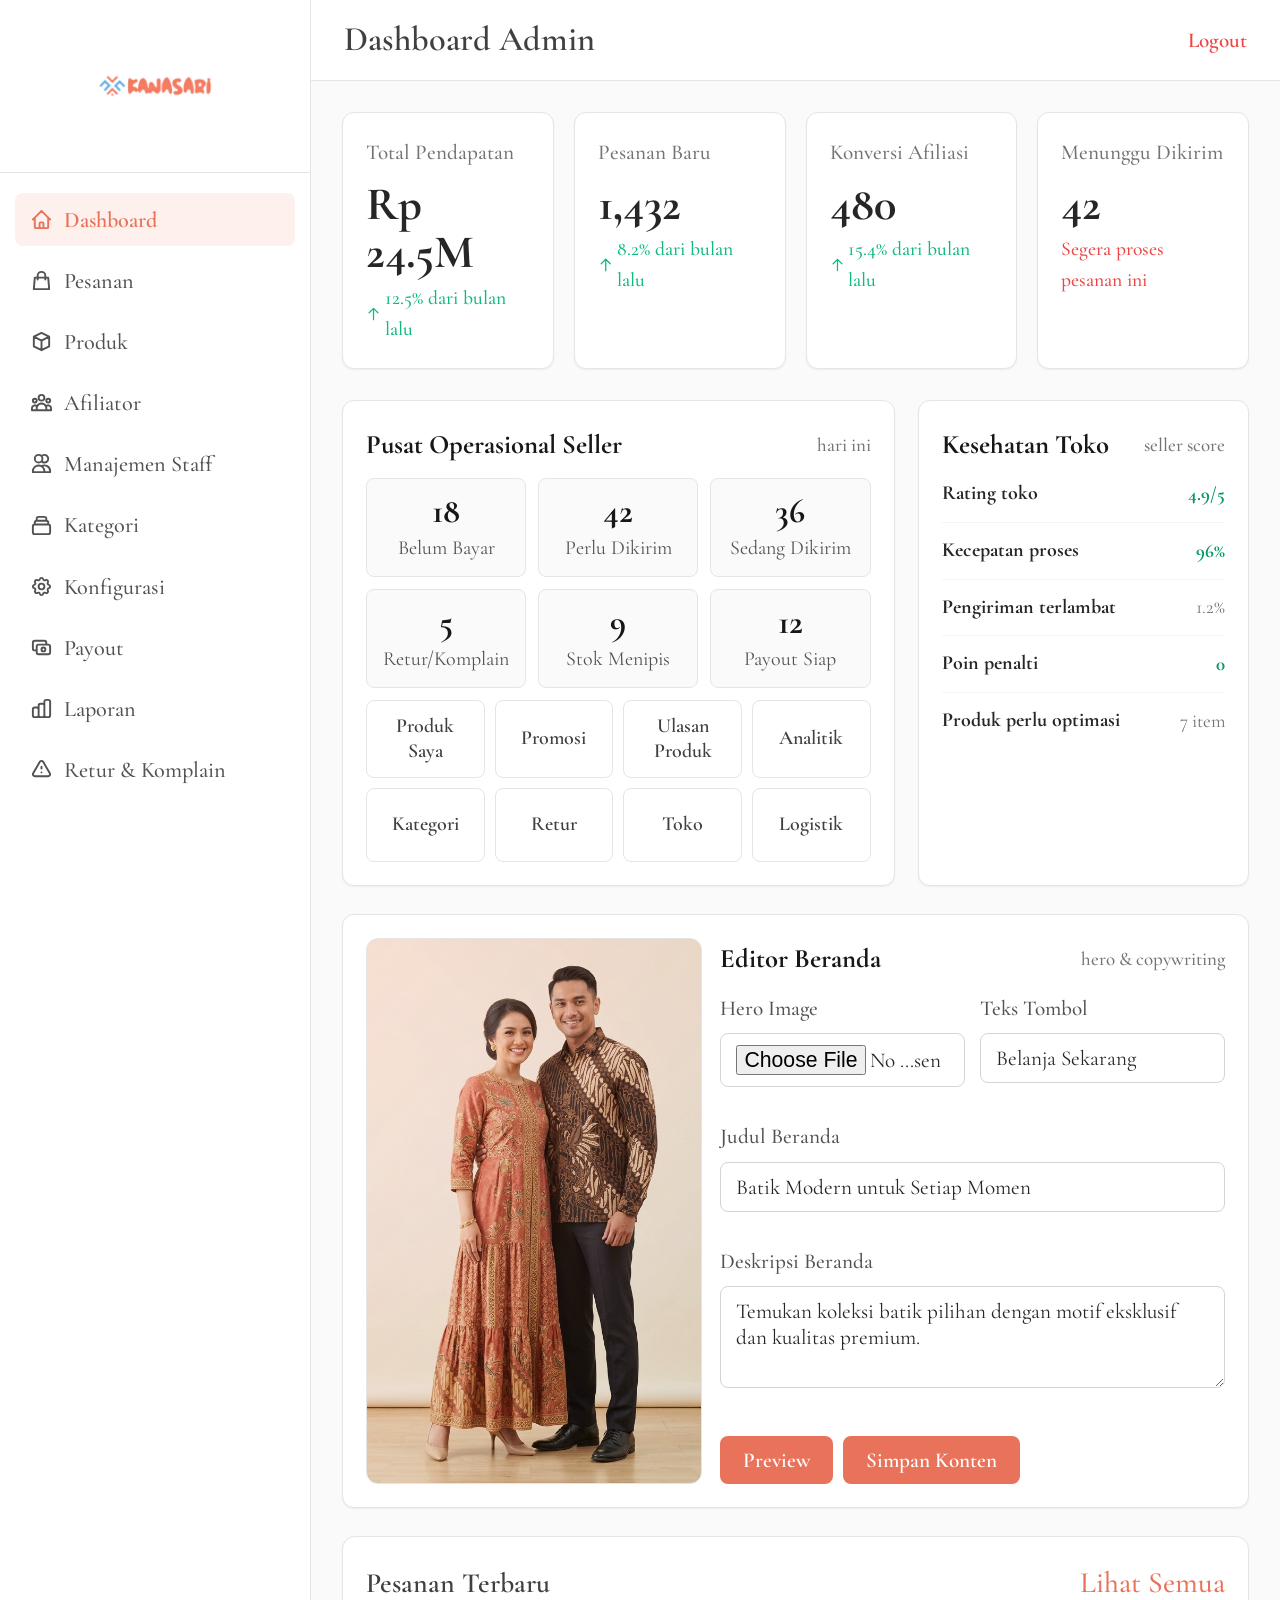
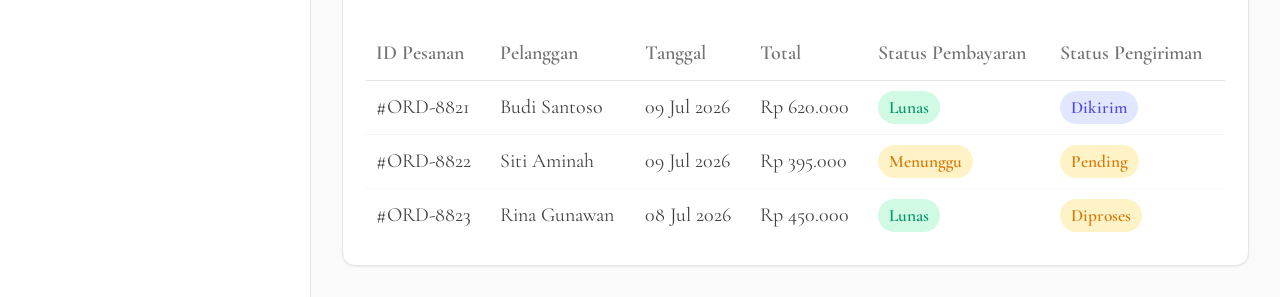
==== admin/index.html @ a5b1cccd "Initial Kanasari Store frontend prototype" ====
<!doctype html>
<html lang="id">
  <head>
    <meta charset="UTF-8" />
    <meta name="viewport" content="width=device-width, initial-scale=1.0" />
    <title>Admin Dashboard - Kanasari Store</title>
    <link rel="preconnect" href="https://fonts.googleapis.com" />
    <link rel="preconnect" href="https://fonts.gstatic.com" crossorigin />
    <link
      href="https://fonts.googleapis.com/css2?family=Cormorant+Garamond:ital,wght@0,300;0,400;0,500;0,600;0,700;1,300;1,400;1,500&family=Poppins:wght@300;400;500;600;700;800&display=swap"
      rel="stylesheet"
    />
    <link rel="stylesheet" href="../assets/css/style.css?v=desktop-plus10a" />
    <style>
      body {
        background: var(--neutral-50);
        margin: 0;
        display: flex;
        min-height: 100vh;
      }

      /* Sidebar */
      .sidebar {
        width: 17.5rem;
        background: var(--white);
        border-right: 1px solid var(--neutral-200);
        display: flex;
        flex-direction: column;
      }
      .sidebar-header {
        padding: 24px;
        border-bottom: 1px solid var(--neutral-200);
        display: flex;
        align-items: center;
        justify-content: center;
      }
      .sidebar-logo {
        height: 150px;
      }
      .sidebar-menu {
        flex: 1;
        padding: 24px 16px;
        display: flex;
        flex-direction: column;
        gap: 8px;
      }
      .menu-item {
        display: flex;
        align-items: center;
        gap: 12px;
        padding: 14px 16px;
        border-radius: var(--r-md);
        color: var(--neutral-600);
        text-decoration: none;
        font-weight: 500;
        transition: all 0.2s;
        font-size: 1.5625rem;
        cursor: pointer;
        border: none;
        background: transparent;
        text-align: left;
        font-family: var(--font);
      }
      .menu-item:hover {
        background: var(--neutral-50);
        color: var(--primary);
      }
      .menu-item.active {
        background: var(--primary-pale);
        color: var(--primary);
        font-weight: 600;
      }
      .menu-item svg {
        width: 20px;
        height: 20px;
      }

      /* Main Content */
      .main-content {
        flex: 1;
        display: flex;
        flex-direction: column;
        min-width: 0;
      }
      .topbar {
        height: 80px;
        background: var(--white);
        border-bottom: 1px solid var(--neutral-200);
        display: flex;
        align-items: center;
        justify-content: space-between;
        padding: 0 40px;
      }
      .topbar-title {
        font-size: 2.3375rem;
        font-family: var(--font-heading);
        font-weight: 600;
      }
      .topbar-actions {
        display: flex;
        align-items: center;
        gap: 24px;
      }
      .mobile-toggle {
        display: none;
        width: 40px;
        height: 40px;
        border: 1px solid var(--neutral-200);
        border-radius: var(--r-md);
        background: var(--white);
        color: var(--neutral-700);
        align-items: center;
        justify-content: center;
        cursor: pointer;
      }
      .mobile-toggle svg {
        width: 22px;
        height: 22px;
      }

      .dashboard-body {
        padding: 40px;
        flex: 1;
        overflow-y: auto;
      }
      .page-section {
        display: none;
        animation: fadeIn 0.3s ease;
      }
      .page-section.active {
        display: block;
      }

      @keyframes fadeIn {
        from {
          opacity: 0;
          transform: translateY(10px);
        }
        to {
          opacity: 1;
          transform: translateY(0);
        }
      }

      /* Cards */
      .stats-grid {
        display: grid;
        grid-template-columns: repeat(4, 1fr);
        gap: 24px;
        margin-bottom: 40px;
      }
      .stat-card {
        background: var(--white);
        padding: 24px;
        border-radius: var(--r-lg);
        border: 1px solid var(--neutral-200);
        box-shadow: var(--shadow-sm);
      }
      .stat-title {
        font-size: 1.5625rem;
        color: var(--neutral-500);
        margin-bottom: 12px;
        font-weight: 500;
      }
      .stat-value {
        font-size: 3.5125rem;
        font-weight: 700;
        color: var(--neutral-800);
        font-family: var(--font-heading);
        margin-bottom: 8px;
      }
      .stat-trend {
        font-size: 1.3625rem;
        font-weight: 500;
        display: flex;
        align-items: center;
        gap: 4px;
      }
      .trend-up {
        color: #10b981;
      }
      .trend-down {
        color: #ef4444;
      }

      /* Table Area */
      .table-section {
        background: var(--white);
        border-radius: var(--r-lg);
        border: 1px solid var(--neutral-200);
        box-shadow: var(--shadow-sm);
        padding: 24px;
      }
      .table-header {
        display: flex;
        justify-content: space-between;
        align-items: center;
        margin-bottom: 24px;
      }
      .table-title {
        font-size: 1.95rem;
        font-weight: 600;
      }

      table {
        width: 100%;
        border-collapse: collapse;
        text-align: left;
      }
      th {
        padding: 16px 12px;
        border-bottom: 1.5px solid var(--neutral-200);
        color: var(--neutral-500);
        font-weight: 600;
        font-size: 1.4625rem;
      }
      td {
        padding: 16px 12px;
        border-bottom: 1px solid var(--neutral-100);
        color: var(--neutral-700);
        font-size: 1.4625rem;
      }
      tr:last-child td {
        border-bottom: none;
      }
      .status {
        padding: 6px 12px;
        border-radius: var(--r-full);
        font-size: 1.2688rem;
        font-weight: 600;
      }
      .status-pending {
        background: #fef3c7;
        color: #d97706;
      }
      .status-paid {
        background: #d1fae5;
        color: #059669;
      }
      .status-shipped {
        background: #e0e7ff;
        color: #4f46e5;
      }
      .status-open {
        background: #fee2e2;
        color: #dc2626;
      }
      .status-review {
        background: #fef3c7;
        color: #d97706;
      }
      .status-selesai {
        background: #d1fae5;
        color: #059669;
      }
      .status-diproses {
        background: #e0e7ff;
        color: #4f46e5;
      }

      .action-btn {
        background: var(--primary-pale);
        color: var(--primary);
        border: none;
        padding: 6px 12px;
        border-radius: var(--r-md);
        cursor: pointer;
        font-weight: 500;
        font-family: var(--font);
        font-size: 1.3125rem;
      }
      .action-btn:hover {
        background: var(--primary);
        color: white;
      }
      .action-btn-danger {
        background: #fee2e2;
        color: #dc2626;
      }
      .action-btn-danger:hover {
        background: #dc2626;
        color: white;
      }

      /* Config form */
      .config-grid {
        display: grid;
        grid-template-columns: 1fr 1fr;
        gap: 24px;
        margin-bottom: 24px;
      }
      .config-group {
        background: var(--white);
        border: 1px solid var(--neutral-200);
        border-radius: var(--r-lg);
        padding: 28px;
        box-shadow: var(--shadow-sm);
      }
      .config-group-title {
        font-size: 1.6875rem;
        font-weight: 600;
        color: var(--neutral-800);
        margin-bottom: 20px;
        padding-bottom: 12px;
        border-bottom: 1px solid var(--neutral-100);
      }
      .config-field {
        margin-bottom: 18px;
      }
      .config-label {
        font-size: 1.375rem;
        font-weight: 500;
        color: var(--neutral-600);
        margin-bottom: 8px;
        display: block;
      }
      .config-input {
        width: 100%;
        padding: 11px 14px;
        border: 1.5px solid var(--neutral-300);
        border-radius: var(--r-md);
        font-family: var(--font);
        font-size: 1.375rem;
        color: var(--neutral-800);
        box-sizing: border-box;
        transition: border 0.2s;
        outline: none;
      }
      .config-input:focus {
        border-color: var(--primary);
      }
      .config-save-btn {
        background: var(--primary);
        color: white;
        border: none;
        padding: 12px 28px;
        border-radius: var(--r-md);
        font-weight: 600;
        cursor: pointer;
        font-family: var(--font);
        font-size: 1.375rem;
        margin-top: 6px;
      }
      .config-save-btn:hover {
        background: var(--primary-dark);
      }
      /* Toggle */
      .toggle-row {
        display: flex;
        align-items: center;
        justify-content: space-between;
      }
      .toggle-wrap {
        position: relative;
        width: 44px;
        height: 24px;
      }
      .toggle-wrap input {
        opacity: 0;
        width: 0;
        height: 0;
      }
      .toggle-slider {
        position: absolute;
        inset: 0;
        background: var(--neutral-300);
        border-radius: 24px;
        cursor: pointer;
        transition: 0.3s;
      }
      .toggle-slider:before {
        content: "";
        position: absolute;
        height: 18px;
        width: 18px;
        left: 3px;
        top: 3px;
        background: white;
        border-radius: 50%;
        transition: 0.3s;
      }
      .toggle-wrap input:checked + .toggle-slider {
        background: var(--primary);
      }
      .toggle-wrap input:checked + .toggle-slider:before {
        transform: translateX(20px);
      }

      /* Inner tabs (Laporan) */
      .inner-tabs {
        display: flex;
        gap: 8px;
        margin-bottom: 28px;
      }
      .inner-tab-btn {
        padding: 10px 24px;
        border-radius: var(--r-full);
        border: 1.5px solid var(--neutral-300);
        background: var(--white);
        color: var(--neutral-600);
        font-weight: 500;
        font-size: 1.375rem;
        cursor: pointer;
        font-family: var(--font);
        transition: all 0.2s;
      }
      .inner-tab-btn.active {
        background: var(--primary);
        border-color: var(--primary);
        color: white;
      }
      .inner-tab-content {
        display: none;
      }
      .inner-tab-content.active {
        display: block;
      }

      /* Chart bars */
      .chart-wrap {
        display: flex;
        align-items: flex-end;
        gap: 16px;
        height: 180px;
        padding: 0 8px 0;
        border-bottom: 2px solid var(--neutral-200);
        margin-bottom: 10px;
      }
      .chart-bar-col {
        display: flex;
        flex-direction: column;
        align-items: center;
        flex: 1;
        height: 100%;
        justify-content: flex-end;
        gap: 6px;
      }
      .chart-bar {
        width: 100%;
        border-radius: 6px 6px 0 0;
        background: var(--primary);
        opacity: 0.85;
        min-height: 8px;
        transition: opacity 0.2s;
      }
      .chart-bar:hover {
        opacity: 1;
      }
      .chart-label {
        font-size: 1.1875rem;
        color: var(--neutral-500);
        font-weight: 500;
      }
      .chart-val {
        font-size: 1.125rem;
        color: var(--neutral-600);
      }

      /* Payout stats */
      .payout-stats {
        display: grid;
        grid-template-columns: repeat(3, 1fr);
        gap: 24px;
        margin-bottom: 32px;
      }

      /* Filter bar */
      .filter-bar {
        display: flex;
        align-items: center;
        gap: 12px;
        margin-bottom: 20px;
        flex-wrap: wrap;
      }
      .filter-label {
        font-size: 1.375rem;
        color: var(--neutral-600);
        font-weight: 500;
      }
      .filter-select {
        padding: 9px 14px;
        border: 1.5px solid var(--neutral-300);
        border-radius: var(--r-md);
        font-family: var(--font);
        font-size: 1.3125rem;
        color: var(--neutral-700);
        outline: none;
        cursor: pointer;
      }
      .filter-select:focus {
        border-color: var(--primary);
      }
      .stat-card-clickable {
        cursor: pointer;
        transition:
          transform 0.2s ease,
          border-color 0.2s ease,
          box-shadow 0.2s ease;
      }
      .stat-card-clickable:hover {
        transform: translateY(-2px);
        border-color: var(--primary-light);
        box-shadow: var(--shadow-md);
      }
      .order-status-tabs {
        display: flex;
        flex-wrap: wrap;
        gap: 10px;
        margin: 0 0 22px;
      }
      .order-status-chip {
        display: inline-flex;
        align-items: center;
        gap: 8px;
        border: 1.5px solid var(--neutral-200);
        background: var(--white);
        color: var(--neutral-700);
        border-radius: var(--r-full);
        padding: 10px 14px;
        font-family: var(--font);
        font-size: 1.25rem;
        font-weight: 600;
        cursor: pointer;
      }
      .order-status-chip span {
        min-width: 1.55rem;
        height: 1.55rem;
        display: inline-flex;
        align-items: center;
        justify-content: center;
        border-radius: var(--r-full);
        background: var(--neutral-100);
        color: var(--neutral-600);
        font-size: 1rem;
      }
      .order-status-chip.active,
      .order-status-chip:hover {
        border-color: var(--primary);
        color: var(--primary);
        background: var(--primary-pale);
      }
      .action-stack {
        display: flex;
        flex-wrap: wrap;
        gap: 8px;
      }
      .resi-btn {
        background: var(--neutral-900);
        color: var(--white);
      }
      .resi-btn:hover {
        background: var(--primary-dark);
        color: var(--white);
      }
      .cover-preview {
        min-height: 120px;
        border-radius: var(--r-lg);
        border: 1px solid var(--neutral-200);
        background:
          linear-gradient(
            135deg,
            rgba(232, 114, 90, 0.16),
            rgba(26, 26, 26, 0.08)
          ),
          url("../assets/img/hero.png") center/cover;
      }
      .config-helper {
        font-size: 1.15rem;
        color: var(--neutral-500);
        margin-top: 6px;
        line-height: 1.45;
      }
      .seller-center-grid {
        display: grid;
        grid-template-columns: 1.25fr 0.75fr;
        gap: 24px;
        margin-bottom: 32px;
      }
      .seller-panel {
        background: var(--white);
        border: 1px solid var(--neutral-200);
        border-radius: var(--r-lg);
        box-shadow: var(--shadow-sm);
        padding: 24px;
        min-width: 0;
      }
      .seller-panel-title {
        font-size: 1.65rem;
        font-weight: 700;
        color: var(--neutral-900);
        margin-bottom: 14px;
        display: flex;
        justify-content: space-between;
        gap: 12px;
        align-items: center;
      }
      .seller-panel-title span {
        font-size: 1.05rem;
        font-family: var(--font);
        color: var(--neutral-500);
        font-weight: 500;
      }
      .seller-queue-grid {
        display: grid;
        grid-template-columns: repeat(3, minmax(0, 1fr));
        gap: 12px;
      }
      .seller-queue-card {
        border: 1px solid var(--neutral-200);
        border-radius: var(--r-md);
        background: var(--neutral-50);
        padding: 14px;
        cursor: pointer;
        transition: 0.2s ease;
        min-width: 0;
      }
      .seller-queue-card:hover {
        border-color: var(--primary);
        background: var(--primary-pale);
      }
      .seller-queue-value {
        font-size: 2rem;
        font-family: var(--font-heading);
        font-weight: 700;
        color: var(--neutral-900);
        line-height: 1;
      }
      .seller-queue-label {
        font-size: 1.05rem;
        color: var(--neutral-600);
        margin-top: 6px;
        line-height: 1.3;
      }
      .seller-tool-grid {
        display: grid;
        grid-template-columns: repeat(4, minmax(0, 1fr));
        gap: 12px;
        margin-top: 16px;
      }
      .seller-tool-btn {
        border: 1px solid var(--neutral-200);
        border-radius: var(--r-md);
        background: var(--white);
        padding: 14px 10px;
        font-family: var(--font);
        font-size: 1.05rem;
        font-weight: 600;
        color: var(--neutral-700);
        cursor: pointer;
        min-height: 72px;
        line-height: 1.25;
      }
      .seller-tool-btn:hover {
        border-color: var(--primary);
        color: var(--primary);
        background: var(--primary-pale);
      }
      .seller-health-list {
        display: grid;
        gap: 12px;
      }
      .seller-health-row {
        display: flex;
        justify-content: space-between;
        gap: 12px;
        align-items: center;
        padding-bottom: 12px;
        border-bottom: 1px solid var(--neutral-100);
      }
      .seller-health-row:last-child {
        border-bottom: 0;
        padding-bottom: 0;
      }
      .seller-health-row strong {
        font-size: 1.08rem;
        color: var(--neutral-800);
      }
      .seller-health-row span {
        font-size: 1rem;
        color: var(--neutral-500);
      }
      .health-good {
        color: #059669 !important;
        font-weight: 700;
      }
      .homepage-editor-card {
        display: grid;
        grid-template-columns: 0.8fr 1.2fr;
        gap: 18px;
        align-items: stretch;
        margin-bottom: 32px;
      }
      .homepage-preview {
        border-radius: var(--r-lg);
        min-height: 220px;
        background:
          linear-gradient(
            135deg,
            rgba(232, 114, 90, 0.18),
            rgba(26, 26, 26, 0.12)
          ),
          url("../assets/img/hero.png") center/cover;
        border: 1px solid var(--neutral-200);
      }
      .homepage-editor-form {
        display: grid;
        grid-template-columns: 1fr 1fr;
        gap: 14px;
      }
      .homepage-editor-form .config-field.full {
        grid-column: 1 / -1;
      }
      .homepage-editor-actions {
        display: flex;
        flex-wrap: wrap;
        gap: 10px;
        margin-top: 14px;
      }

      @media (max-width: 768px) {
        .dashboard-layout {
          grid-template-columns: 1fr;
        }
        .sidebar {
          position: fixed;
          left: -100%;
          top: 0;
          bottom: 0;
          z-index: 1000;
          transition: left 0.3s ease;
          box-shadow: 5px 0 15px rgba(0, 0, 0, 0.1);
        }
        .sidebar.open {
          left: 0;
        }
        .mobile-toggle {
          display: inline-flex !important;
        }
        .sidebar-overlay {
          position: fixed;
          top: 0;
          left: 0;
          width: 100vw;
          height: 100vh;
          background: rgba(0, 0, 0, 0.5);
          z-index: 999;
          opacity: 0;
          visibility: hidden;
          transition: all 0.3s ease;
        }
        .sidebar-overlay.open {
          opacity: 1;
          visibility: visible;
        }
        .topbar {
          padding: 12px 16px;
          height: auto;
          flex-direction: row;
          gap: 12px;
          align-items: center;
          justify-content: flex-start;
        }
        .topbar-title {
          font-size: 1.375rem;
          text-align: left;
          flex: 1;
          line-height: 1.25;
        }
        .dashboard-body {
          padding: 16px;
        }
        .stats-grid,
        .payout-stats,
        .chart-container {
          grid-template-columns: 1fr;
        }
        .table-section {
          overflow-x: auto;
          padding: 16px;
          -webkit-overflow-scrolling: touch;
        }
        table {
          min-width: 720px;
        }
        .table-title {
          font-size: 1.25rem;
        }
        th,
        td {
          font-size: 0.875rem;
          padding: 12px 8px;
        }
        .filter-bar {
          flex-direction: column;
          align-items: stretch;
        }
        .btn {
          padding: 8px 12px;
          font-size: 0.875rem;
        }
      }

      /* Final mobile dashboard pass */
      @media (max-width: 768px) {
        body {
          min-height: 100dvh;
          overflow-x: hidden;
        }
        .main-content {
          width: 100%;
          min-width: 0;
        }
        .topbar {
          position: sticky;
          top: 0;
          z-index: 20;
          min-height: 64px;
          padding: 10px 12px;
          flex-direction: row;
          align-items: center;
          justify-content: flex-start;
          gap: 10px;
          overflow: visible;
        }
        .mobile-toggle {
          width: 42px;
          height: 42px;
          min-width: 42px;
          flex: 0 0 42px;
        }
        .topbar-title {
          font-size: 1.25rem;
          line-height: 1.15;
          flex: 1 1 auto;
          min-width: 0;
        }
        .topbar-actions {
          flex: 0 0 auto;
          gap: 8px;
        }
        .topbar-actions span {
          font-size: 1rem !important;
          line-height: 1.1;
        }
        .sidebar {
          width: min(88vw, 320px);
          height: 100dvh;
          overflow-y: auto;
        }
        .sidebar-header {
          padding: 14px;
        }
        .sidebar-logo {
          height: 84px;
          max-width: 100%;
          object-fit: contain;
        }
        .sidebar-menu {
          padding: 12px 12px 24px;
          gap: 6px;
          overflow-y: auto;
        }
        .menu-item {
          min-height: 44px;
          padding: 11px 12px;
          font-size: 1.05rem;
          line-height: 1.2;
        }
        .menu-item svg {
          width: 18px;
          height: 18px;
          flex: 0 0 18px;
        }
        .dashboard-body {
          padding: 14px;
          overflow-x: hidden;
        }
        .stats-grid,
        .payout-stats,
        .config-grid,
        .rekening-grid {
          grid-template-columns: 1fr !important;
          gap: 14px;
        }
        .seller-center-grid,
        .homepage-editor-card {
          grid-template-columns: 1fr !important;
          gap: 14px;
        }
        .seller-panel {
          padding: 16px;
        }
        .seller-queue-grid {
          grid-template-columns: repeat(2, minmax(0, 1fr));
        }
        .seller-tool-grid {
          grid-template-columns: repeat(2, minmax(0, 1fr));
        }
        .seller-panel-title {
          font-size: 1.25rem;
          line-height: 1.25;
        }
        .seller-queue-value {
          font-size: 1.55rem;
        }
        .seller-queue-label,
        .seller-tool-btn,
        .seller-health-row strong,
        .seller-health-row span {
          font-size: 0.92rem;
        }
        .homepage-editor-form {
          grid-template-columns: 1fr;
        }
        .homepage-preview {
          min-height: 150px;
        }
        .stat-card,
        .config-group,
        .rekening-card {
          padding: 18px;
        }
        .stat-title {
          font-size: 1rem;
        }
        .stat-value {
          font-size: clamp(2rem, 10vw, 2.6rem);
          line-height: 1.05;
        }
        .stat-trend,
        .filter-label,
        .config-label,
        .form-label {
          font-size: 0.98rem;
        }
        .table-section {
          max-width: 100%;
          overflow-x: auto;
          padding: 14px;
          -webkit-overflow-scrolling: touch;
        }
        .table-header {
          flex-direction: column;
          align-items: stretch;
          gap: 12px;
        }
        .table-title {
          font-size: 1.25rem;
          line-height: 1.2;
        }
        table {
          min-width: 720px;
        }
        th,
        td {
          font-size: 0.95rem;
          line-height: 1.35;
          padding: 11px 8px;
        }
        .status,
        .action-btn {
          font-size: 0.92rem;
        }
        .filter-select,
        .config-input,
        .config-save-btn,
        .inner-tab-btn,
        .form-control,
        .form-save-btn {
          font-size: 1rem;
        }
        .inner-tabs {
          overflow-x: auto;
          padding-bottom: 4px;
        }
        .chart-wrap {
          min-width: 560px;
          overflow: visible;
        }
        .generate-link-box {
          flex-direction: column;
          align-items: stretch;
          gap: 14px;
        }
        .generate-link-box h3 {
          font-size: 1.25rem !important;
          line-height: 1.2;
        }
        .generate-link-box p {
          font-size: 1rem !important;
          line-height: 1.4;
        }
        .gl-input,
        .gl-btn {
          width: 100%;
          font-size: 1rem;
          box-sizing: border-box;
        }
        .bank-number {
          font-size: 1.35rem;
          letter-spacing: 1px;
          word-break: break-word;
        }
        .bank-holder-row {
          flex-direction: column;
          align-items: flex-start;
          gap: 12px;
        }
        body {
          min-height: 100svh !important;
        }
        .main-content {
          min-height: 100svh;
        }
        .dashboard-body {
          padding-bottom: calc(1.5rem + env(safe-area-inset-bottom, 0px));
        }
        .sidebar {
          height: 100svh !important;
          max-height: 100dvh;
          overflow-y: auto;
        }
        .sidebar-menu {
          padding-bottom: calc(1.5rem + env(safe-area-inset-bottom, 0px));
        }
        .sidebar-overlay {
          height: 100svh !important;
          max-height: 100dvh;
        }
        .reports-header {
          flex-direction: column !important;
          align-items: stretch !important;
          gap: 10px;
          margin-bottom: 16px !important;
        }
        .reports-header .inner-tabs {
          display: grid;
          grid-template-columns: repeat(2, minmax(0, 1fr));
          gap: 6px;
          margin-bottom: 0;
          overflow: visible;
        }
        .reports-header .inner-tab-btn {
          width: 100%;
          padding: 6px 6px;
          font-size: 0.78rem !important;
          line-height: 1.1;
          white-space: nowrap;
          overflow: hidden;
          text-overflow: ellipsis;
        }
        .csv-export-btn {
          width: 100%;
          padding: 7px 10px !important;
          font-size: 0.82rem !important;
          line-height: 1.1;
        }
      }

      @media (max-width: 768px) {
        .dashboard-layout,
        .main-content,
        .dashboard-body {
          display: block !important;
          height: auto !important;
          min-height: auto !important;
          overflow: visible !important;
          flex: none !important;
        }
      }

      @media (max-width: 768px) {
        /* RESTORE INTERNAL SCROLL WITH 100dvh AND EXTRA BOTTOM PADDING */
        body,
        html {
          height: 100vh !important;
          height: 100dvh !important;
          min-height: 100dvh !important;
          overflow: hidden !important;
        }
        .dashboard-layout {
          height: 100vh !important;
          height: 100dvh !important;
          display: flex !important;
          flex-direction: column !important;
        }
        .main-content {
          flex: 1 !important;
          display: flex !important;
          flex-direction: column !important;
          overflow: hidden !important;
        }
        .dashboard-body {
          flex: 1 !important;
          overflow-y: auto !important;
          height: auto !important;
          padding: 16px !important;
          padding-bottom: 120px !important;
        }
      }
    
      /* Desktop compact pass */
      @media (min-width: 769px) {
        body { font-size: 16px; line-height: 1.5; }
        .sidebar { width: 14rem; }
        .sidebar-header { padding: 16px; }
        .sidebar-logo { height: 104px; max-width: 100%; object-fit: contain; }
        .sidebar-menu { padding: 16px 12px; gap: 6px; }
        .menu-item { gap: 9px; padding: 10px 12px; font-size: 1rem; line-height: 1.2; }
        .menu-item svg { width: 18px; height: 18px; flex: 0 0 18px; }
        .topbar { height: 64px; padding: 0 26px; }
        .topbar-title { font-size: 1.55rem; line-height: 1.15; }
        .topbar-actions { gap: 16px; }
        .topbar-actions span { font-size: 0.95rem !important; }
        .dashboard-body { padding: 24px; }
        .stats-grid, .payout-stats { gap: 16px; margin-bottom: 24px; }
        .stat-card { padding: 18px; }
        .stat-title { font-size: 0.95rem; margin-bottom: 8px; }
        .stat-value, .stat-value[style] { font-size: 2.1rem !important; line-height: 1.05; margin-bottom: 6px; }
        .stat-trend { font-size: 0.88rem; }
        .table-section { padding: 18px; border-radius: 10px; }
        .table-header { margin-bottom: 16px; }
        .table-title, .table-title[style] { font-size: 1.25rem !important; }
        th, td { padding: 10px 8px; font-size: 0.9rem; line-height: 1.35; }
        .status { padding: 4px 9px; font-size: 0.78rem; }
        .action-btn, button.action-btn, .resi-btn { padding: 6px 10px; font-size: 0.88rem !important; line-height: 1.2; }
        .config-grid { gap: 18px; margin-bottom: 18px; }
        .config-group { padding: 20px; }
        .config-group-title { font-size: 1.15rem; margin-bottom: 14px; padding-bottom: 10px; }
        .config-field { margin-bottom: 14px; }
        .config-label, .filter-label { font-size: 0.95rem; }
        .config-input, .filter-select { padding: 9px 12px; font-size: 0.95rem; }
        .config-save-btn, .inner-tab-btn { padding: 9px 18px; font-size: 0.95rem; }
        .inner-tabs { gap: 7px; margin-bottom: 18px; }
        .chart-wrap { height: 150px; }
        .chart-label, .chart-val { font-size: 0.85rem; }
        .filter-bar { gap: 10px; margin-bottom: 16px; }
        .order-status-tabs { gap: 8px; margin-bottom: 16px; }
        .order-status-chip { padding: 8px 12px; font-size: 0.95rem; gap: 6px; }
        .order-status-chip span { min-width: 1.25rem; height: 1.25rem; font-size: 0.78rem; }
        .seller-center-grid { gap: 18px; margin-bottom: 22px; }
        .seller-panel { padding: 18px; }
        .seller-panel-title { font-size: 1.2rem; margin-bottom: 12px; }
        .seller-panel-title span { font-size: 0.85rem; }
        .seller-queue-card { padding: 12px; }
        .seller-queue-value { font-size: 1.55rem; }
        .seller-queue-label, .seller-tool-btn, .seller-health-row strong { font-size: 0.9rem; }
        .seller-tool-grid { gap: 10px; margin-top: 12px; }
        .seller-tool-btn { min-height: 58px; padding: 10px 8px; }
        .seller-health-row span { font-size: 0.85rem; }
        .homepage-editor-card { gap: 14px; margin-bottom: 22px; }
        .homepage-preview { min-height: 170px; }
        .homepage-editor-form { gap: 12px; }
        .config-helper { font-size: 0.85rem; }
      }
      /* Small desktop compact pass */
      @media (min-width: 769px) and (max-width: 1180px) {
        .stats-grid, .payout-stats { grid-template-columns: repeat(2, minmax(0, 1fr)); }
        .seller-center-grid, .config-grid, .rekening-grid, .creator-center-board { grid-template-columns: 1fr; }
        .dashboard-body { padding: 22px; }
        .table-section { overflow-x: auto; }
        table { min-width: 720px; }
      }
      /* Desktop +15% rebalance */
      @media (min-width: 769px) {
        body { font-size: 18.4px; line-height: 1.55; }
        .sidebar { width: 16.1rem; }
        .sidebar-header { padding: 18px; }
        .sidebar-logo { height: 120px; }
        .sidebar-menu { padding: 18px 14px; gap: 7px; }
        .menu-item { gap: 10px; padding: 12px 14px; font-size: 1.15rem; }
        .menu-item svg { width: 21px; height: 21px; flex-basis: 21px; }
        .topbar { height: 74px; padding: 0 30px; }
        .topbar-title { font-size: 1.78rem; }
        .topbar-actions { gap: 18px; }
        .topbar-actions span { font-size: 1.09rem !important; }
        .dashboard-body { padding: 28px; }
        .stats-grid, .payout-stats { gap: 18px; margin-bottom: 28px; }
        .stat-card { padding: 21px; }
        .stat-title { font-size: 1.09rem; margin-bottom: 9px; }
        .stat-value, .stat-value[style] { font-size: 2.42rem !important; }
        .stat-trend { font-size: 1.01rem; }
        .table-section { padding: 21px; border-radius: 12px; }
        .table-header { margin-bottom: 18px; }
        .table-title, .table-title[style] { font-size: 1.44rem !important; }
        th, td { padding: 12px 9px; font-size: 1.04rem; }
        .status { padding: 5px 10px; font-size: 0.9rem; }
        .action-btn, button.action-btn, .resi-btn { padding: 7px 12px; font-size: 1.01rem !important; }
        .config-grid { gap: 21px; margin-bottom: 21px; }
        .config-group { padding: 23px; }
        .config-group-title { font-size: 1.32rem; margin-bottom: 16px; }
        .config-field { margin-bottom: 16px; }
        .config-label, .filter-label { font-size: 1.09rem; }
        .config-input, .filter-select { padding: 10px 14px; font-size: 1.09rem; }
        .config-save-btn, .inner-tab-btn { padding: 10px 21px; font-size: 1.09rem; }
        .inner-tabs { gap: 8px; margin-bottom: 21px; }
        .chart-wrap { height: 173px; }
        .chart-label, .chart-val { font-size: 0.98rem; }
        .filter-bar { gap: 12px; margin-bottom: 18px; }
        .order-status-tabs { gap: 9px; margin-bottom: 18px; }
        .order-status-chip { padding: 9px 14px; font-size: 1.09rem; }
        .order-status-chip span { min-width: 1.44rem; height: 1.44rem; font-size: 0.9rem; }
        .seller-center-grid { gap: 21px; margin-bottom: 25px; }
        .seller-panel { padding: 21px; }
        .seller-panel-title { font-size: 1.38rem; }
        .seller-panel-title span { font-size: 0.98rem; }
        .seller-queue-card { padding: 14px; }
        .seller-queue-value { font-size: 1.78rem; }
        .seller-queue-label, .seller-tool-btn, .seller-health-row strong { font-size: 1.04rem; }
        .seller-tool-btn { min-height: 67px; padding: 12px 9px; }
        .seller-health-row span { font-size: 0.98rem; }
        .homepage-editor-card { gap: 16px; margin-bottom: 25px; }
        .homepage-preview { min-height: 196px; }
        .homepage-editor-form { gap: 14px; }
        .config-helper { font-size: 0.98rem; }
      }
      @media (min-width: 769px) and (max-width: 1180px) {
        .stats-grid, .payout-stats { grid-template-columns: repeat(2, minmax(0, 1fr)); }
        .dashboard-body { padding: 25px; }
        table { min-width: 828px; }
      }
      /* Desktop +15% rem correction */
      @media (min-width: 769px) {
        .sidebar { width: 14rem; }
        .menu-item { font-size: 1rem; }
        .topbar-title { font-size: 1.55rem; }
        .topbar-actions span { font-size: 0.95rem !important; }
        .stat-title { font-size: 0.95rem; }
        .stat-value, .stat-value[style] { font-size: 2.1rem !important; }
        .stat-trend { font-size: 0.88rem; }
        .table-title, .table-title[style] { font-size: 1.25rem !important; }
        th, td { font-size: 0.9rem; }
        .status { font-size: 0.78rem; }
        .action-btn, button.action-btn, .resi-btn { font-size: 0.88rem !important; }
        .config-group-title { font-size: 1.15rem; }
        .config-label, .filter-label { font-size: 0.95rem; }
        .config-input, .filter-select { font-size: 0.95rem; }
        .config-save-btn, .inner-tab-btn { font-size: 0.95rem; }
        .chart-label, .chart-val { font-size: 0.85rem; }
        .order-status-chip { font-size: 0.95rem; }
        .order-status-chip span { font-size: 0.78rem; }
        .seller-panel-title { font-size: 1.2rem; }
        .seller-panel-title span { font-size: 0.85rem; }
        .seller-queue-value { font-size: 1.55rem; }
        .seller-queue-label, .seller-tool-btn, .seller-health-row strong { font-size: 0.9rem; }
        .seller-health-row span { font-size: 0.85rem; }
        .config-helper { font-size: 0.85rem; }
      }      /* Final desktop +10% admin dashboard scale */
      @media (min-width: 769px) {
        body { font-size: 20.2px; line-height: 1.58; }
        .sidebar { width: 15.4rem; }
        .sidebar-header { padding: 20px; }
        .sidebar-logo { height: 132px; }
        .sidebar-menu { padding: 20px 15px; gap: 8px; }
        .menu-item { gap: 11px; padding: 13px 15px; font-size: 1.1rem; line-height: 1.22; }
        .menu-item svg { width: 23px; height: 23px; flex-basis: 23px; }
        .topbar { height: 81px; padding: 0 33px; }
        .topbar-title { font-size: 1.7rem; }
        .topbar-actions { gap: 20px; }
        .topbar-actions span { font-size: 1.05rem !important; }
        .dashboard-body { padding: 31px; }
        .stats-grid, .payout-stats { gap: 20px; margin-bottom: 31px; }
        .stat-card { padding: 23px; }
        .stat-title { font-size: 1.05rem; margin-bottom: 10px; }
        .stat-value, .stat-value[style] { font-size: 2.31rem !important; line-height: 1.05; }
        .stat-trend { font-size: 0.97rem; }
        .table-section { padding: 23px; border-radius: 13px; }
        .table-header { margin-bottom: 20px; }
        .table-title, .table-title[style] { font-size: 1.38rem !important; }
        th, td { padding: 13px 10px; font-size: 0.99rem; line-height: 1.35; }
        .status { padding: 6px 11px; font-size: 0.86rem; }
        .action-btn, button.action-btn, .resi-btn { padding: 8px 13px; font-size: 0.97rem !important; }
        .config-grid { gap: 23px; margin-bottom: 23px; }
        .config-group { padding: 25px; }
        .config-group-title { font-size: 1.27rem; margin-bottom: 18px; }
        .config-field { margin-bottom: 18px; }
        .config-label, .filter-label { font-size: 1.05rem; }
        .config-input, .filter-select { padding: 11px 15px; font-size: 1.05rem; }
        .config-save-btn, .inner-tab-btn { padding: 11px 23px; font-size: 1.05rem; }
        .inner-tabs { gap: 9px; margin-bottom: 23px; }
        .chart-wrap { height: 190px; }
        .chart-label, .chart-val { font-size: 0.94rem; }
        .filter-bar { gap: 13px; margin-bottom: 20px; }
        .order-status-tabs { gap: 10px; margin-bottom: 20px; }
        .order-status-chip { padding: 10px 15px; font-size: 1.05rem; }
        .order-status-chip span { min-width: 1.58rem; height: 1.58rem; font-size: 0.86rem; }
        .seller-center-grid { gap: 23px; margin-bottom: 28px; }
        .seller-panel { padding: 23px; }
        .seller-panel-title { font-size: 1.32rem; }
        .seller-panel-title span { font-size: 0.94rem; }
        .seller-queue-card { padding: 15px; }
        .seller-queue-value { font-size: 1.71rem; }
        .seller-queue-label, .seller-tool-btn, .seller-health-row strong { font-size: 0.99rem; }
        .seller-tool-btn { min-height: 74px; padding: 13px 10px; }
        .seller-health-row span { font-size: 0.94rem; }
        .homepage-editor-card { gap: 18px; margin-bottom: 28px; }
        .homepage-preview { min-height: 216px; }
        .homepage-editor-form { gap: 15px; }
        .config-helper { font-size: 0.94rem; }
      }
      @media (min-width: 769px) and (max-width: 1180px) {
        .dashboard-body { padding: 28px; }
        table { min-width: 911px; }
      }      </style>
  </head>
  <body>
    <!-- Sidebar -->
    <aside class="sidebar">
      <div class="sidebar-header">
        <a href="#" style="cursor: default" onclick="return false;"
          ><img
            src="../assets/img/logo.png"
            alt="Kanasari"
            class="sidebar-logo"
        /></a>
      </div>
      <div class="sidebar-menu">
        <button
          onclick="switchTab('dashboard')"
          class="menu-item active"
          id="nav-dashboard"
        >
          <svg fill="none" stroke="currentColor" viewBox="0 0 24 24">
            <path
              stroke-linecap="round"
              stroke-linejoin="round"
              stroke-width="2"
              d="M3 12l2-2m0 0l7-7 7 7M5 10v10a1 1 0 001 1h3m10-11l2 2m-2-2v10a1 1 0 01-1 1h-3m-6 0a1 1 0 001-1v-4a1 1 0 011-1h2a1 1 0 011 1v4a1 1 0 001 1m-6 0h6"
            ></path>
          </svg>
          Dashboard
        </button>
        <button
          onclick="switchTab('pesanan')"
          class="menu-item"
          id="nav-pesanan"
        >
          <svg fill="none" stroke="currentColor" viewBox="0 0 24 24">
            <path
              stroke-linecap="round"
              stroke-linejoin="round"
              stroke-width="2"
              d="M16 11V7a4 4 0 00-8 0v4M5 9h14l1 12H4L5 9z"
            ></path>
          </svg>
          Pesanan
        </button>
        <button onclick="switchTab('produk')" class="menu-item" id="nav-produk">
          <svg fill="none" stroke="currentColor" viewBox="0 0 24 24">
            <path
              stroke-linecap="round"
              stroke-linejoin="round"
              stroke-width="2"
              d="M20 7l-8-4-8 4m16 0l-8 4m8-4v10l-8 4m0-10L4 7m8 4v10M4 7v10l8 4"
            ></path>
          </svg>
          Produk
        </button>
        <button
          onclick="switchTab('afiliator')"
          class="menu-item"
          id="nav-afiliator"
        >
          <svg fill="none" stroke="currentColor" viewBox="0 0 24 24">
            <path
              stroke-linecap="round"
              stroke-linejoin="round"
              stroke-width="2"
              d="M17 20h5v-2a3 3 0 00-5.356-1.857M17 20H7m10 0v-2c0-.656-.126-1.283-.356-1.857M7 20H2v-2a3 3 0 015.356-1.857M7 20v-2c0-.656.126-1.283.356-1.857m0 0a5.002 5.002 0 019.288 0M15 7a3 3 0 11-6 0 3 3 0 016 0zm6 3a2 2 0 11-4 0 2 2 0 014 0zM7 10a2 2 0 11-4 0 2 2 0 014 0z"
            ></path>
          </svg>
          Afiliator
        </button>
        <button onclick="switchTab('staff')" class="menu-item" id="nav-staff">
          <svg fill="none" stroke="currentColor" viewBox="0 0 24 24">
            <path
              stroke-linecap="round"
              stroke-linejoin="round"
              stroke-width="2"
              d="M12 4.354a4 4 0 110 5.292M15 21H3v-1a6 6 0 0112 0v1zm0 0h6v-1a6 6 0 00-9-5.197M13 7a4 4 0 11-8 0 4 4 0 018 0z"
            ></path>
          </svg>
          Manajemen Staff
        </button>
        <button
          onclick="switchTab('kategori')"
          class="menu-item"
          id="nav-kategori"
        >
          <svg fill="none" stroke="currentColor" viewBox="0 0 24 24">
            <path
              stroke-linecap="round"
              stroke-linejoin="round"
              stroke-width="2"
              d="M19 11H5m14 0a2 2 0 012 2v6a2 2 0 01-2 2H5a2 2 0 01-2-2v-6a2 2 0 012-2m14 0V9a2 2 0 00-2-2M5 11V9a2 2 0 012-2m0 0V5a2 2 0 012-2h6a2 2 0 012 2v2M7 7h10"
            ></path>
          </svg>
          Kategori
        </button>
        <button
          onclick="switchTab('konfigurasi')"
          class="menu-item"
          id="nav-konfigurasi"
        >
          <svg fill="none" stroke="currentColor" viewBox="0 0 24 24">
            <path
              stroke-linecap="round"
              stroke-linejoin="round"
              stroke-width="2"
              d="M10.325 4.317c.426-1.756 2.924-1.756 3.35 0a1.724 1.724 0 002.573 1.066c1.543-.94 3.31.826 2.37 2.37a1.724 1.724 0 001.065 2.572c1.756.426 1.756 2.924 0 3.35a1.724 1.724 0 00-1.066 2.573c.94 1.543-.826 3.31-2.37 2.37a1.724 1.724 0 00-2.572 1.065c-.426 1.756-2.924 1.756-3.35 0a1.724 1.724 0 00-2.573-1.066c-1.543.94-3.31-.826-2.37-2.37a1.724 1.724 0 00-1.065-2.572c-1.756-.426-1.756-2.924 0-3.35a1.724 1.724 0 001.066-2.573c-.94-1.543.826-3.31 2.37-2.37.996.608 2.296.07 2.572-1.065z"
            ></path>
            <path
              stroke-linecap="round"
              stroke-linejoin="round"
              stroke-width="2"
              d="M15 12a3 3 0 11-6 0 3 3 0 016 0z"
            ></path>
          </svg>
          Konfigurasi
        </button>
        <button onclick="switchTab('payout')" class="menu-item" id="nav-payout">
          <svg fill="none" stroke="currentColor" viewBox="0 0 24 24">
            <path
              stroke-linecap="round"
              stroke-linejoin="round"
              stroke-width="2"
              d="M17 9V7a2 2 0 00-2-2H5a2 2 0 00-2 2v6a2 2 0 002 2h2m2 4h10a2 2 0 002-2v-6a2 2 0 00-2-2H9a2 2 0 00-2 2v6a2 2 0 002 2zm7-5a2 2 0 11-4 0 2 2 0 014 0z"
            ></path>
          </svg>
          Payout
        </button>
        <button
          onclick="switchTab('laporan')"
          class="menu-item"
          id="nav-laporan"
        >
          <svg fill="none" stroke="currentColor" viewBox="0 0 24 24">
            <path
              stroke-linecap="round"
              stroke-linejoin="round"
              stroke-width="2"
              d="M9 19v-6a2 2 0 00-2-2H5a2 2 0 00-2 2v6a2 2 0 002 2h2a2 2 0 002-2zm0 0V9a2 2 0 012-2h2a2 2 0 012 2v10m-6 0a2 2 0 002 2h2a2 2 0 002-2m0 0V5a2 2 0 012-2h2a2 2 0 012 2v14a2 2 0 01-2 2h-2a2 2 0 01-2-2z"
            ></path>
          </svg>
          Laporan
        </button>
        <button
          onclick="switchTab('komplain')"
          class="menu-item"
          id="nav-komplain"
        >
          <svg fill="none" stroke="currentColor" viewBox="0 0 24 24">
            <path
              stroke-linecap="round"
              stroke-linejoin="round"
              stroke-width="2"
              d="M12 9v2m0 4h.01m-6.938 4h13.856c1.54 0 2.502-1.667 1.732-3L13.732 4c-.77-1.333-2.694-1.333-3.464 0L3.34 16c-.77 1.333.192 3 1.732 3z"
            ></path>
          </svg>
          Retur &amp; Komplain
        </button>
      </div>
    </aside>
    <div class="sidebar-overlay" aria-hidden="true"></div>

    <!-- Main Content -->
    <main class="main-content">
      <header class="topbar">
        <button
          class="mobile-toggle"
          id="dash-nav-toggle"
          aria-label="Buka menu dashboard"
        >
          <svg fill="none" stroke="currentColor" viewBox="0 0 24 24">
            <path
              stroke-linecap="round"
              stroke-linejoin="round"
              stroke-width="2"
              d="M4 6h16M4 12h16M4 18h16"
            ></path>
          </svg>
        </button>
        <div class="topbar-title" id="pageTitle">Dashboard Admin</div>
        <div class="topbar-actions">
          <button
            style="border: none; background: none; cursor: pointer"
            onclick="logoutMock()"
          >
            <span style="font-size: 1.5625rem; font-weight: 600; color: #ef4444"
              >Logout</span
            >
          </button>
        </div>
      </header>

      <div class="dashboard-body">
        <!-- SECTION: DASHBOARD -->
        <div id="section-dashboard" class="page-section active">
          <!-- Stats -->
          <div class="stats-grid">
            <div
              class="stat-card stat-card-clickable"
              role="button"
              tabindex="0"
              onclick="
                switchTab('laporan');
                switchLaporanTab('penjualan');
              "
              onkeydown="
                if (event.key === 'Enter' || event.key === ' ') {
                  event.preventDefault();
                  switchTab('laporan');
                  switchLaporanTab('penjualan');
                }
              "
            >
              <div class="stat-title">Total Pendapatan</div>
              <div class="stat-value">Rp 24.5M</div>
              <div class="stat-trend trend-up">
                <svg
                  width="16"
                  height="16"
                  fill="none"
                  stroke="currentColor"
                  viewBox="0 0 24 24"
                >
                  <path
                    stroke-linecap="round"
                    stroke-linejoin="round"
                    stroke-width="2"
                    d="M5 10l7-7m0 0l7 7m-7-7v18"
                  ></path>
                </svg>
                12.5% dari bulan lalu
              </div>
            </div>
            <div
              class="stat-card stat-card-clickable"
              role="button"
              tabindex="0"
              onclick="showStatDetail('pesanan')"
            >
              <div class="stat-title">Pesanan Baru</div>
              <div class="stat-value">1,432</div>
              <div class="stat-trend trend-up">
                <svg
                  width="16"
                  height="16"
                  fill="none"
                  stroke="currentColor"
                  viewBox="0 0 24 24"
                >
                  <path
                    stroke-linecap="round"
                    stroke-linejoin="round"
                    stroke-width="2"
                    d="M5 10l7-7m0 0l7 7m-7-7v18"
                  ></path>
                </svg>
                8.2% dari bulan lalu
              </div>
            </div>
            <div
              class="stat-card stat-card-clickable"
              role="button"
              tabindex="0"
              onclick="showStatDetail('afiliasi')"
            >
              <div class="stat-title">Konversi Afiliasi</div>
              <div class="stat-value">480</div>
              <div class="stat-trend trend-up">
                <svg
                  width="16"
                  height="16"
                  fill="none"
                  stroke="currentColor"
                  viewBox="0 0 24 24"
                >
                  <path
                    stroke-linecap="round"
                    stroke-linejoin="round"
                    stroke-width="2"
                    d="M5 10l7-7m0 0l7 7m-7-7v18"
                  ></path>
                </svg>
                15.4% dari bulan lalu
              </div>
            </div>
            <div
              class="stat-card stat-card-clickable"
              role="button"
              tabindex="0"
              onclick="showStatDetail('kirim')"
            >
              <div class="stat-title">Menunggu Dikirim</div>
              <div class="stat-value">42</div>
              <div class="stat-trend trend-down">Segera proses pesanan ini</div>
            </div>
          </div>

          <div class="seller-center-grid">
            <section
              class="seller-panel"
              aria-label="Operasional seller center"
            >
              <div class="seller-panel-title">
                Pusat Operasional Seller <span>hari ini</span>
              </div>
              <div class="seller-queue-grid">
                <button
                  class="seller-queue-card"
                  onclick="switchTab('pesanan')"
                >
                  <div class="seller-queue-value">18</div>
                  <div class="seller-queue-label">Belum Bayar</div>
                </button>
                <button
                  class="seller-queue-card"
                  onclick="switchTab('pesanan')"
                >
                  <div class="seller-queue-value">42</div>
                  <div class="seller-queue-label">Perlu Dikirim</div>
                </button>
                <button
                  class="seller-queue-card"
                  onclick="switchTab('pesanan')"
                >
                  <div class="seller-queue-value">36</div>
                  <div class="seller-queue-label">Sedang Dikirim</div>
                </button>
                <button
                  class="seller-queue-card"
                  onclick="switchTab('komplain')"
                >
                  <div class="seller-queue-value">5</div>
                  <div class="seller-queue-label">Retur/Komplain</div>
                </button>
                <button class="seller-queue-card" onclick="switchTab('produk')">
                  <div class="seller-queue-value">9</div>
                  <div class="seller-queue-label">Stok Menipis</div>
                </button>
                <button class="seller-queue-card" onclick="switchTab('payout')">
                  <div class="seller-queue-value">12</div>
                  <div class="seller-queue-label">Payout Siap</div>
                </button>
              </div>
              <div class="seller-tool-grid" aria-label="Shortcut fitur seller">
                <button class="seller-tool-btn" onclick="switchTab('produk')">
                  Produk Saya
                </button>
                <button
                  class="seller-tool-btn"
                  onclick="
                    showDemoModal(
                      'Promosi Toko',
                      'Voucher toko, paket diskon, flash sale, dan campaign akan aktif saat backend tersedia.',
                    )
                  "
                >
                  Promosi
                </button>
                <button
                  class="seller-tool-btn"
                  onclick="
                    showDemoModal(
                      'Ulasan Produk',
                      'Admin dapat memantau rating, ulasan produk, dan feedback pembeli setelah backend tersedia.',
                    )
                  "
                >
                  Ulasan Produk
                </button>
                <button class="seller-tool-btn" onclick="switchTab('laporan')">
                  Analitik
                </button>
                <button class="seller-tool-btn" onclick="switchTab('kategori')">
                  Kategori
                </button>
                <button class="seller-tool-btn" onclick="switchTab('komplain')">
                  Retur
                </button>
                <button
                  class="seller-tool-btn"
                  onclick="switchTab('konfigurasi')"
                >
                  Toko
                </button>
                <button
                  class="seller-tool-btn"
                  onclick="
                    showDemoModal(
                      'Logistik',
                      'Pickup, cetak resi massal, dan sinkron status kurir terhubung dengan agregator logistik pada Tahap 2.',
                    )
                  "
                >
                  Logistik
                </button>
              </div>
            </section>
            <section class="seller-panel" aria-label="Kesehatan toko">
              <div class="seller-panel-title">
                Kesehatan Toko <span>seller score</span>
              </div>
              <div class="seller-health-list">
                <div class="seller-health-row">
                  <strong>Rating toko</strong
                  ><span class="health-good">4.9/5</span>
                </div>
                <div class="seller-health-row">
                  <strong>Kecepatan proses</strong
                  ><span class="health-good">96%</span>
                </div>
                <div class="seller-health-row">
                  <strong>Pengiriman terlambat</strong><span>1.2%</span>
                </div>
                <div class="seller-health-row">
                  <strong>Poin penalti</strong
                  ><span class="health-good">0</span>
                </div>
                <div class="seller-health-row">
                  <strong>Produk perlu optimasi</strong><span>7 item</span>
                </div>
              </div>
            </section>
          </div>

          <section
            class="seller-panel homepage-editor-card"
            aria-label="Editor beranda"
          >
            <div class="homepage-preview"></div>
            <div>
              <div class="seller-panel-title">
                Editor Beranda <span>hero & copywriting</span>
              </div>
              <div class="homepage-editor-form">
                <div class="config-field">
                  <label class="config-label">Hero Image</label>
                  <input type="file" class="config-input" accept="image/*" />
                </div>
                <div class="config-field">
                  <label class="config-label">Teks Tombol</label>
                  <input
                    type="text"
                    class="config-input"
                    value="Belanja Sekarang"
                  />
                </div>
                <div class="config-field full">
                  <label class="config-label">Judul Beranda</label>
                  <input
                    type="text"
                    class="config-input"
                    value="Batik Modern untuk Setiap Momen"
                  />
                </div>
                <div class="config-field full">
                  <label class="config-label">Deskripsi Beranda</label>
                  <textarea class="config-input" rows="3">
Temukan koleksi batik pilihan dengan motif eksklusif dan kualitas premium.</textarea
                  >
                </div>
              </div>
              <div class="homepage-editor-actions">
                <button
                  class="config-save-btn"
                  onclick="
                    showDemoModal(
                      'Preview Beranda',
                      'Preview hero image dan copywriting akan ditampilkan sebelum dipublish pada Tahap 2.',
                    )
                  "
                >
                  Preview
                </button>
                <button
                  class="config-save-btn"
                  onclick="
                    showDemoModal(
                      'Simpan Beranda',
                      'Hero image, judul, deskripsi, dan teks tombol akan disimpan ke database pada Tahap 2.',
                    )
                  "
                >
                  Simpan Konten
                </button>
              </div>
            </div>
          </section>
          <!-- Recent Orders Table -->
          <div class="table-section">
            <div class="table-header">
              <div class="table-title">Pesanan Terbaru</div>
              <a
                href="#"
                onclick="switchTab('pesanan')"
                style="
                  color: var(--primary);
                  font-weight: 500;
                  font-size: 1.4625rem;
                "
                >Lihat Semua</a
              >
            </div>
            <table>
              <thead>
                <tr>
                  <th>ID Pesanan</th>
                  <th>Pelanggan</th>
                  <th>Tanggal</th>
                  <th>Total</th>
                  <th>Status Pembayaran</th>
                  <th>Status Pengiriman</th>
                </tr>
              </thead>
              <tbody>
                <tr>
                  <td>#ORD-8821</td>
                  <td>Budi Santoso</td>
                  <td>09 Jul 2026</td>
                  <td>Rp 620.000</td>
                  <td><span class="status status-paid">Lunas</span></td>
                  <td><span class="status status-shipped">Dikirim</span></td>
                </tr>
                <tr>
                  <td>#ORD-8822</td>
                  <td>Siti Aminah</td>
                  <td>09 Jul 2026</td>
                  <td>Rp 395.000</td>
                  <td><span class="status status-pending">Menunggu</span></td>
                  <td><span class="status status-pending">Pending</span></td>
                </tr>
                <tr>
                  <td>#ORD-8823</td>
                  <td>Rina Gunawan</td>
                  <td>08 Jul 2026</td>
                  <td>Rp 450.000</td>
                  <td><span class="status status-paid">Lunas</span></td>
                  <td><span class="status status-pending">Diproses</span></td>
                </tr>
              </tbody>
            </table>
          </div>
        </div>

        <!-- SECTION: PESANAN -->
        <div id="section-pesanan" class="page-section">
          <div class="table-section">
            <div class="table-header">
              <div class="table-title">Daftar Semua Pesanan</div>
              <input
                type="text"
                placeholder="Cari ID Pesanan..."
                style="
                  padding: 10px 14px;
                  border: 1px solid var(--neutral-300);
                  border-radius: var(--r-md);
                  font-family: var(--font);
                "
              />
            </div>
            <div
              class="order-status-tabs"
              role="group"
              aria-label="Filter status pesanan"
            >
              <button
                class="order-status-chip active"
                onclick="setOrderStatusTab(this, 'Semua')"
              >
                Semua <span>128</span>
              </button>
              <button
                class="order-status-chip"
                onclick="setOrderStatusTab(this, 'Belum Bayar')"
              >
                Belum Bayar <span>18</span>
              </button>
              <button
                class="order-status-chip"
                onclick="setOrderStatusTab(this, 'Perlu Dikirim')"
              >
                Perlu Dikirim <span>42</span>
              </button>
              <button
                class="order-status-chip"
                onclick="setOrderStatusTab(this, 'Dikirim')"
              >
                Dikirim <span>36</span>
              </button>
              <button
                class="order-status-chip"
                onclick="setOrderStatusTab(this, 'Selesai')"
              >
                Selesai <span>27</span>
              </button>
              <button
                class="order-status-chip"
                onclick="setOrderStatusTab(this, 'Pengembalian/Pembatalan')"
              >
                Pengembalian/Pembatalan <span>5</span>
              </button>
            </div>
            <table>
              <thead>
                <tr>
                  <th>ID Pesanan</th>
                  <th>Pelanggan</th>
                  <th>Tanggal</th>
                  <th>Total</th>
                  <th>Status Pembayaran</th>
                  <th>Status Pengiriman</th>
                  <th>Aksi</th>
                </tr>
              </thead>
              <tbody>
                <tr>
                  <td>#ORD-8821</td>
                  <td>Budi Santoso</td>
                  <td>09 Jul 2026</td>
                  <td>Rp 620.000</td>
                  <td><span class="status status-paid">Lunas</span></td>
                  <td><span class="status status-shipped">Dikirim</span></td>
                  <td>
                    <div class="action-stack">
                      <button
                        class="action-btn"
                        onclick="
                          showDemoModal(
                            'Detail Transaksi',
                            'Data lengkap transaksi akan diambil dari Database di Tahap 2.',
                          )
                        "
                      >
                        Detail</button
                      ><button
                        class="action-btn resi-btn"
                        onclick="printResiMock('#ORD-8821')"
                      >
                        Print Resi
                      </button>
                    </div>
                  </td>
                </tr>
                <tr>
                  <td>#ORD-8822</td>
                  <td>Siti Aminah</td>
                  <td>09 Jul 2026</td>
                  <td>Rp 395.000</td>
                  <td><span class="status status-pending">Menunggu</span></td>
                  <td><span class="status status-pending">Pending</span></td>
                  <td>
                    <div class="action-stack">
                      <button
                        class="action-btn"
                        onclick="showOrderProcess('#ORD-8822', 'belum-bayar')"
                      >
                        Ingatkan Bayar
                      </button>
                    </div>
                  </td>
                </tr>
                <tr>
                  <td>#ORD-8823</td>
                  <td>Rina Gunawan (Afiliasi)</td>
                  <td>08 Jul 2026</td>
                  <td>Rp 450.000</td>
                  <td><span class="status status-paid">Lunas</span></td>
                  <td><span class="status status-pending">Diproses</span></td>
                  <td>
                    <div class="action-stack">
                      <button
                        class="action-btn"
                        onclick="showOrderProcess('#ORD-8823', 'siap-kirim')"
                      >
                        Atur Pengiriman</button
                      ><button
                        class="action-btn resi-btn"
                        onclick="printResiMock('#ORD-8823')"
                      >
                        Print Resi
                      </button>
                    </div>
                  </td>
                </tr>
                <tr>
                  <td>#ORD-8824</td>
                  <td>Ahmad Fauzi</td>
                  <td>07 Jul 2026</td>
                  <td>Rp 1.250.000</td>
                  <td><span class="status status-paid">Lunas</span></td>
                  <td><span class="status status-shipped">Dikirim</span></td>
                  <td>
                    <div class="action-stack">
                      <button
                        class="action-btn"
                        onclick="
                          showDemoModal(
                            'Detail Transaksi',
                            'Data lengkap transaksi akan diambil dari Database di Tahap 2.',
                          )
                        "
                      >
                        Detail</button
                      ><button
                        class="action-btn resi-btn"
                        onclick="printResiMock('#ORD-8824')"
                      >
                        Print Resi
                      </button>
                    </div>
                  </td>
                </tr>
              </tbody>
            </table>
          </div>
        </div>

        <!-- SECTION: PRODUK -->
        <div id="section-produk" class="page-section">
          <div class="table-section">
            <div class="table-header">
              <div class="table-title">Katalog Produk</div>
              <button
                style="
                  background: var(--primary);
                  color: white;
                  border: none;
                  padding: 10px 20px;
                  border-radius: var(--r-md);
                  font-weight: 600;
                  cursor: pointer;
                "
              >
                + Tambah Produk
              </button>
            </div>
            <table>
              <thead>
                <tr>
                  <th>Foto</th>
                  <th>Nama Produk</th>
                  <th>Kategori</th>
                  <th>Harga</th>
                  <th>Stok</th>
                  <th>Aksi</th>
                </tr>
              </thead>
              <tbody>
                <tr>
                  <td>
                    <img
                      src="../assets/img/cat_couple.png"
                      style="
                        width: 40px;
                        height: 40px;
                        object-fit: cover;
                        border-radius: 4px;
                      "
                    />
                  </td>
                  <td>Set Couple Batik Harmoni</td>
                  <td>Couple</td>
                  <td>Rp 620.000</td>
                  <td>24</td>
                  <td>
                    <button
                      class="action-btn"
                      onclick="
                        showDemoModal(
                          'Edit Data',
                          'Fitur edit data membutuhkan Backend API (Tahap 2).',
                        )
                      "
                    >
                      Edit
                    </button>
                  </td>
                </tr>
                <tr>
                  <td>
                    <img
                      src="../assets/img/cat_wanita.png"
                      style="
                        width: 40px;
                        height: 40px;
                        object-fit: cover;
                        border-radius: 4px;
                      "
                    />
                  </td>
                  <td>Kebaya Batik Modern</td>
                  <td>Batik Wanita</td>
                  <td>Rp 395.000</td>
                  <td>12</td>
                  <td>
                    <button
                      class="action-btn"
                      onclick="
                        showDemoModal(
                          'Edit Data',
                          'Fitur edit data membutuhkan Backend API (Tahap 2).',
                        )
                      "
                    >
                      Edit
                    </button>
                  </td>
                </tr>
                <tr>
                  <td>
                    <img
                      src="../assets/img/cat_dress.png"
                      style="
                        width: 40px;
                        height: 40px;
                        object-fit: cover;
                        border-radius: 4px;
                      "
                    />
                  </td>
                  <td>Maxi Dress Batik Nusantara</td>
                  <td>Dress Batik</td>
                  <td>Rp 320.000</td>
                  <td>8</td>
                  <td>
                    <button
                      class="action-btn"
                      onclick="
                        showDemoModal(
                          'Edit Data',
                          'Fitur edit data membutuhkan Backend API (Tahap 2).',
                        )
                      "
                    >
                      Edit
                    </button>
                  </td>
                </tr>
              </tbody>
            </table>
          </div>
        </div>

        <!-- SECTION: AFILIATOR -->
        <div id="section-afiliator" class="page-section">
          <div class="table-section">
            <div class="table-header">
              <div class="table-title">Mitra Afiliasi</div>
              <input
                type="text"
                placeholder="Cari afiliator..."
                style="
                  padding: 10px 14px;
                  border: 1px solid var(--neutral-300);
                  border-radius: var(--r-md);
                  font-family: var(--font);
                "
              />
            </div>
            <table>
              <thead>
                <tr>
                  <th>Nama / Email</th>
                  <th>Total Konversi</th>
                  <th>Total Komisi Cair</th>
                  <th>Komisi Pending</th>
                  <th>Status Akun</th>
                  <th>Aksi</th>
                </tr>
              </thead>
              <tbody>
                <tr>
                  <td>
                    Rina Gunawan<br /><span
                      style="font-size: 1.2688rem; color: var(--neutral-400)"
                      >rina@gmail.com</span
                    >
                  </td>
                  <td>48</td>
                  <td>Rp 2.400.000</td>
                  <td>Rp 850.000</td>
                  <td><span class="status status-paid">Aktif</span></td>
                  <td>
                    <button
                      class="action-btn"
                      onclick="
                        showDemoModal(
                          'Detail Afiliator',
                          'Profil, tautan, konversi, dan komisi afiliator akan ditampilkan dari database pada Tahap 2.',
                        )
                      "
                    >
                      Detail
                    </button>
                  </td>
                </tr>
                <tr>
                  <td>
                    Agus Setiawan<br /><span
                      style="font-size: 1.2688rem; color: var(--neutral-400)"
                      >agus99@gmail.com</span
                    >
                  </td>
                  <td>12</td>
                  <td>Rp 450.000</td>
                  <td>Rp 0</td>
                  <td><span class="status status-paid">Aktif</span></td>
                  <td>
                    <button
                      class="action-btn"
                      onclick="
                        showDemoModal(
                          'Detail Afiliator',
                          'Profil, tautan, konversi, dan komisi afiliator akan ditampilkan dari database pada Tahap 2.',
                        )
                      "
                    >
                      Detail
                    </button>
                  </td>
                </tr>
                <tr>
                  <td>
                    Dewi Lestari<br /><span
                      style="font-size: 1.2688rem; color: var(--neutral-400)"
                      >dewilestari@yahoo.com</span
                    >
                  </td>
                  <td>3</td>
                  <td>Rp 0</td>
                  <td>Rp 120.000</td>
                  <td><span class="status status-pending">Review</span></td>
                  <td>
                    <button
                      class="action-btn"
                      onclick="
                        showDemoModal(
                          'Detail Afiliator',
                          'Profil, tautan, konversi, dan komisi afiliator akan ditampilkan dari database pada Tahap 2.',
                        )
                      "
                    >
                      Detail
                    </button>
                  </td>
                </tr>
              </tbody>
            </table>
          </div>
        </div>

        <!-- SECTION: STAFF -->
        <div id="section-staff" class="page-section">
          <div class="table-section">
            <div class="table-header">
              <div class="table-title">Daftar Akun Admin</div>
              <button
                style="
                  background: var(--primary);
                  color: white;
                  border: none;
                  padding: 13px 20px;
                  border-radius: var(--r-md);
                  font-weight: 600;
                  cursor: pointer;
                  font-size: 1.2188rem;
                "
                onclick="
                  showDemoModal(
                    'Tambah Admin',
                    'Fitur menambah admin baru memerlukan Backend API (Tahap 2).',
                  )
                "
              >
                + Tambah Admin Baru
              </button>
            </div>
            <table>
              <thead>
                <tr>
                  <th>Nama Admin</th>
                  <th>Email</th>
                  <th>Role</th>
                  <th>Status</th>
                  <th>Aksi</th>
                </tr>
              </thead>
              <tbody>
                <tr>
                  <td>Rikoh (Superadmin)</td>
                  <td>rikoh@kanasari.com</td>
                  <td>
                    <span
                      class="status status-shipped"
                      style="background: #e0e7ff; color: #4f46e5"
                      >Super Admin</span
                    >
                  </td>
                  <td><span class="status status-paid">Aktif</span></td>
                  <td>
                    <button
                      class="action-btn"
                      style="opacity: 0.5; cursor: not-allowed"
                      onclick="
                        showDemoModal(
                          'Edit Data',
                          'Fitur edit data membutuhkan Backend API (Tahap 2).',
                        )
                      "
                    >
                      Edit
                    </button>
                  </td>
                </tr>
                <tr>
                  <td>Siti (Admin Sales)</td>
                  <td>admin.siti@kanasari.com</td>
                  <td>
                    <span
                      class="status status-pending"
                      style="background: #f3f4f6; color: #374151"
                      >Admin Biasa</span
                    >
                  </td>
                  <td><span class="status status-paid">Aktif</span></td>
                  <td>
                    <button
                      class="action-btn"
                      onclick="
                        showDemoModal(
                          'Edit Data',
                          'Fitur edit data membutuhkan Backend API (Tahap 2).',
                        )
                      "
                    >
                      Edit
                    </button>
                    <button
                      class="action-btn"
                      style="color: red"
                      onclick="
                        showDemoModal(
                          'Cabut Akses',
                          'Fungsi suspend/banned akan diimplementasikan pada Tahap 2.',
                        )
                      "
                    >
                      Cabut Akses
                    </button>
                  </td>
                </tr>
              </tbody>
            </table>
          </div>
        </div>

        <!-- SECTION: KATEGORI -->
        <div id="section-kategori" class="page-section">
          <div class="table-section">
            <div class="table-header">
              <div class="table-title">Daftar Kategori Produk</div>
              <button
                style="
                  background: var(--primary);
                  color: white;
                  border: none;
                  padding: 12px 22px;
                  border-radius: var(--r-md);
                  font-weight: 600;
                  cursor: pointer;
                  font-family: var(--font);
                  font-size: 1.3125rem;
                "
                onclick="
                  showDemoModal(
                    'Tambah Kategori',
                    'Fitur penambahan kategori baru akan terhubung ke database pada Tahap 2.',
                  )
                "
              >
                + Tambah Kategori
              </button>
            </div>
            <table>
              <thead>
                <tr>
                  <th>Nama Kategori</th>
                  <th>Slug</th>
                  <th>Jumlah Produk</th>
                  <th>Status</th>
                  <th>Aksi</th>
                </tr>
              </thead>
              <tbody>
                <tr>
                  <td><strong>Batik Pria</strong></td>
                  <td>
                    <span
                      style="
                        font-family: monospace;
                        background: var(--neutral-100);
                        padding: 3px 8px;
                        border-radius: 4px;
                        font-size: 1.25rem;
                      "
                      >batik-pria</span
                    >
                  </td>
                  <td>18 produk</td>
                  <td><span class="status status-paid">Aktif</span></td>
                  <td>
                    <button
                      class="action-btn"
                      onclick="
                        showDemoModal(
                          'Edit Kategori',
                          'Fitur edit kategori membutuhkan Backend API (Tahap 2).',
                        )
                      "
                    >
                      Edit
                    </button>
                    <button
                      class="action-btn action-btn-danger"
                      onclick="
                        showDemoModal(
                          'Hapus Kategori',
                          'Penghapusan kategori akan dilakukan setelah konfirmasi dan akan diimplementasikan di Tahap 2.',
                        )
                      "
                      style="margin-left: 6px"
                    >
                      Hapus
                    </button>
                  </td>
                </tr>
                <tr>
                  <td><strong>Batik Wanita</strong></td>
                  <td>
                    <span
                      style="
                        font-family: monospace;
                        background: var(--neutral-100);
                        padding: 3px 8px;
                        border-radius: 4px;
                        font-size: 1.25rem;
                      "
                      >batik-wanita</span
                    >
                  </td>
                  <td>26 produk</td>
                  <td><span class="status status-paid">Aktif</span></td>
                  <td>
                    <button
                      class="action-btn"
                      onclick="
                        showDemoModal(
                          'Edit Kategori',
                          'Fitur edit kategori membutuhkan Backend API (Tahap 2).',
                        )
                      "
                    >
                      Edit
                    </button>
                    <button
                      class="action-btn action-btn-danger"
                      onclick="
                        showDemoModal(
                          'Hapus Kategori',
                          'Penghapusan kategori akan dilakukan setelah konfirmasi dan akan diimplementasikan di Tahap 2.',
                        )
                      "
                      style="margin-left: 6px"
                    >
                      Hapus
                    </button>
                  </td>
                </tr>
                <tr>
                  <td><strong>Dress Batik</strong></td>
                  <td>
                    <span
                      style="
                        font-family: monospace;
                        background: var(--neutral-100);
                        padding: 3px 8px;
                        border-radius: 4px;
                        font-size: 1.25rem;
                      "
                      >dress-batik</span
                    >
                  </td>
                  <td>14 produk</td>
                  <td><span class="status status-paid">Aktif</span></td>
                  <td>
                    <button
                      class="action-btn"
                      onclick="
                        showDemoModal(
                          'Edit Kategori',
                          'Fitur edit kategori membutuhkan Backend API (Tahap 2).',
                        )
                      "
                    >
                      Edit
                    </button>
                    <button
                      class="action-btn action-btn-danger"
                      onclick="
                        showDemoModal(
                          'Hapus Kategori',
                          'Penghapusan kategori akan dilakukan setelah konfirmasi dan akan diimplementasikan di Tahap 2.',
                        )
                      "
                      style="margin-left: 6px"
                    >
                      Hapus
                    </button>
                  </td>
                </tr>
                <tr>
                  <td><strong>Couple Batik</strong></td>
                  <td>
                    <span
                      style="
                        font-family: monospace;
                        background: var(--neutral-100);
                        padding: 3px 8px;
                        border-radius: 4px;
                        font-size: 1.25rem;
                      "
                      >couple-batik</span
                    >
                  </td>
                  <td>9 produk</td>
                  <td><span class="status status-paid">Aktif</span></td>
                  <td>
                    <button
                      class="action-btn"
                      onclick="
                        showDemoModal(
                          'Edit Kategori',
                          'Fitur edit kategori membutuhkan Backend API (Tahap 2).',
                        )
                      "
                    >
                      Edit
                    </button>
                    <button
                      class="action-btn action-btn-danger"
                      onclick="
                        showDemoModal(
                          'Hapus Kategori',
                          'Penghapusan kategori akan dilakukan setelah konfirmasi dan akan diimplementasikan di Tahap 2.',
                        )
                      "
                      style="margin-left: 6px"
                    >
                      Hapus
                    </button>
                  </td>
                </tr>
                <tr>
                  <td><strong>Aksesoris</strong></td>
                  <td>
                    <span
                      style="
                        font-family: monospace;
                        background: var(--neutral-100);
                        padding: 3px 8px;
                        border-radius: 4px;
                        font-size: 1.25rem;
                      "
                      >aksesoris</span
                    >
                  </td>
                  <td>7 produk</td>
                  <td>
                    <span class="status status-pending">Tersembunyi</span>
                  </td>
                  <td>
                    <button
                      class="action-btn"
                      onclick="
                        showDemoModal(
                          'Edit Kategori',
                          'Fitur edit kategori membutuhkan Backend API (Tahap 2).',
                        )
                      "
                    >
                      Edit
                    </button>
                    <button
                      class="action-btn action-btn-danger"
                      onclick="
                        showDemoModal(
                          'Hapus Kategori',
                          'Penghapusan kategori akan dilakukan setelah konfirmasi dan akan diimplementasikan di Tahap 2.',
                        )
                      "
                      style="margin-left: 6px"
                    >
                      Hapus
                    </button>
                  </td>
                </tr>
              </tbody>
            </table>
          </div>
        </div>

        <!-- SECTION: KONFIGURASI -->
        <div id="section-konfigurasi" class="page-section">
          <!-- Pengaturan Komisi -->
          <div class="config-group" style="margin-bottom: 24px">
            <div class="config-group-title">Pengaturan Komisi Afiliasi</div>
            <div class="config-grid">
              <div>
                <div class="config-field">
                  <label class="config-label">Komisi Global (%)</label>
                  <input
                    type="number"
                    class="config-input"
                    value="10"
                    min="0"
                    max="100"
                  />
                  <p
                    style="
                      font-size: 1.25rem;
                      color: var(--neutral-400);
                      margin-top: 6px;
                    "
                  >
                    Persentase komisi yang berlaku untuk semua produk secara
                    default.
                  </p>
                </div>
              </div>
              <div>
                <div class="config-field">
                  <label class="config-label">Override Komisi Per-Produk</label>
                  <div class="toggle-row" style="margin-top: 10px">
                    <span style="font-size: 1.375rem; color: var(--neutral-600)"
                      >Aktifkan pengaturan komisi individual per produk</span
                    >
                    <label class="toggle-wrap">
                      <input type="checkbox" checked />
                      <span class="toggle-slider"></span>
                    </label>
                  </div>
                  <p
                    style="
                      font-size: 1.25rem;
                      color: var(--neutral-400);
                      margin-top: 10px;
                    "
                  >
                    Jika aktif, komisi yang diset di tiap produk akan mengganti
                    nilai global.
                  </p>
                </div>
              </div>
            </div>
            <button
              class="config-save-btn"
              onclick="
                showDemoModal(
                  'Simpan Konfigurasi',
                  'Perubahan konfigurasi akan disimpan ke database pada Tahap 2.',
                )
              "
            >
              Simpan Pengaturan Komisi
            </button>
          </div>

          <!-- Pengaturan Afiliasi -->
          <div class="config-group" style="margin-bottom: 24px">
            <div class="config-group-title">Pengaturan Program Afiliasi</div>
            <div class="config-grid">
              <div>
                <div class="config-field">
                  <label class="config-label">Cookie Duration (hari)</label>
                  <input type="number" class="config-input" value="7" min="1" />
                  <p
                    style="
                      font-size: 1.25rem;
                      color: var(--neutral-400);
                      margin-top: 6px;
                    "
                  >
                    Lama cookie afiliasi tersimpan di browser pengunjung.
                  </p>
                </div>
                <div class="config-field">
                  <label class="config-label">Minimal Pencairan (Rp)</label>
                  <input
                    type="number"
                    class="config-input"
                    value="100000"
                    step="5000"
                  />
                  <p
                    style="
                      font-size: 1.25rem;
                      color: var(--neutral-400);
                      margin-top: 6px;
                    "
                  >
                    Nominal minimum komisi agar afiliator dapat mengajukan
                    pencairan.
                  </p>
                </div>
              </div>
              <div>
                <div class="config-field">
                  <label class="config-label">Pending Period (hari)</label>
                  <input type="number" class="config-input" value="3" min="0" />
                  <p
                    style="
                      font-size: 1.25rem;
                      color: var(--neutral-400);
                      margin-top: 6px;
                    "
                  >
                    Jeda waktu sebelum komisi dinyatakan siap cair (antisipasi
                    retur).
                  </p>
                </div>
              </div>
            </div>
            <button
              class="config-save-btn"
              onclick="
                showDemoModal(
                  'Simpan Konfigurasi',
                  'Perubahan konfigurasi akan disimpan ke database pada Tahap 2.',
                )
              "
            >
              Simpan Pengaturan Afiliasi
            </button>
          </div>

          <!-- Pengaturan Toko -->
          <div class="config-group">
            <div class="config-group-title">Pengaturan Toko</div>
            <div class="config-grid">
              <div>
                <div class="config-field">
                  <label class="config-label">Nama Toko</label>
                  <input
                    type="text"
                    class="config-input"
                    value="Kanasari Store"
                  />
                </div>
                <div class="config-field">
                  <label class="config-label">Email Toko</label>
                  <input
                    type="email"
                    class="config-input"
                    value="hello@kanasari.com"
                  />
                </div>
              </div>
              <div>
                <div class="config-field">
                  <label class="config-label">No. HP / WhatsApp Toko</label>
                  <input
                    type="text"
                    class="config-input"
                    value="+62 812-3456-7890"
                  />
                </div>
                <div class="config-field">
                  <label class="config-label">Alamat Toko</label>
                  <input
                    type="text"
                    class="config-input"
                    value="Jl. Batik Nusantara No. 12, Yogyakarta"
                  />
                </div>
              </div>
            </div>
            <div class="config-grid">
              <div>
                <div class="config-field">
                  <label class="config-label">Foto Sampul Beranda</label>
                  <input type="file" class="config-input" accept="image/*" />
                  <p class="config-helper">
                    Preview UI tahap 1. Upload dan penyimpanan gambar aktif pada
                    Tahap 2.
                  </p>
                </div>
                <div
                  class="cover-preview"
                  aria-label="Preview foto sampul beranda"
                ></div>
              </div>
              <div>
                <div class="config-field">
                  <label class="config-label">Headline Beranda</label>
                  <input
                    type="text"
                    class="config-input"
                    value="Batik Modern untuk Setiap Momen"
                  />
                </div>
                <div class="config-field">
                  <label class="config-label">Subheadline Beranda</label>
                  <textarea class="config-input" rows="4">
Temukan koleksi batik pilihan dengan motif eksklusif dan kualitas premium.</textarea
                  >
                  <p class="config-helper">
                    Admin dapat mengganti copywriting homepage dari dashboard.
                  </p>
                </div>
              </div>
            </div>
            <button
              class="config-save-btn"
              onclick="
                showDemoModal(
                  'Simpan Konfigurasi',
                  'Perubahan konfigurasi akan disimpan ke database pada Tahap 2.',
                )
              "
            >
              Simpan Pengaturan Toko
            </button>
          </div>
        </div>

        <!-- SECTION: PAYOUT -->
        <div id="section-payout" class="page-section">
          <!-- Summary Cards -->
          <div class="payout-stats">
            <div class="stat-card">
              <div class="stat-title">Total Komisi Pending</div>
              <div class="stat-value" style="font-size: 2.5rem">Rp 3.2M</div>
              <div
                class="stat-trend"
                style="color: var(--neutral-400); font-size: 1.25rem"
              >
                Menunggu periode pending selesai
              </div>
            </div>
            <div class="stat-card">
              <div class="stat-title">Komisi Siap Cair</div>
              <div
                class="stat-value"
                style="font-size: 2.5rem; color: var(--primary)"
              >
                Rp 1.8M
              </div>
              <div class="stat-trend trend-up" style="font-size: 1.25rem">
                <svg
                  width="14"
                  height="14"
                  fill="none"
                  stroke="currentColor"
                  viewBox="0 0 24 24"
                >
                  <path
                    stroke-linecap="round"
                    stroke-linejoin="round"
                    stroke-width="2"
                    d="M5 10l7-7m0 0l7 7m-7-7v18"
                  ></path>
                </svg>
                12 permintaan baru minggu ini
              </div>
            </div>
            <div class="stat-card">
              <div class="stat-title">Total Sudah Cair</div>
              <div class="stat-value" style="font-size: 2.5rem">Rp 12.4M</div>
              <div class="stat-trend trend-up" style="font-size: 1.25rem">
                <svg
                  width="14"
                  height="14"
                  fill="none"
                  stroke="currentColor"
                  viewBox="0 0 24 24"
                >
                  <path
                    stroke-linecap="round"
                    stroke-linejoin="round"
                    stroke-width="2"
                    d="M5 10l7-7m0 0l7 7m-7-7v18"
                  ></path>
                </svg>
                Sepanjang semua periode
              </div>
            </div>
          </div>

          <!-- Payout Table -->
          <div class="table-section">
            <div class="table-header">
              <div class="table-title">Antrian Payout Afiliator</div>
              <button
                style="
                  background: var(--primary);
                  color: white;
                  border: none;
                  padding: 12px 22px;
                  border-radius: var(--r-md);
                  font-weight: 600;
                  cursor: pointer;
                  font-family: var(--font);
                  font-size: 1.3125rem;
                "
                onclick="
                  showDemoModal(
                    'Proses Semua Payout',
                    'Fitur batch disbursement akan diintegrasikan dengan payment gateway pada Tahap 2.',
                  )
                "
              >
                Proses Semua Payout
              </button>
            </div>
            <table>
              <thead>
                <tr>
                  <th>Afiliator</th>
                  <th>Bank / Rekening</th>
                  <th>Jumlah Komisi</th>
                  <th>Status</th>
                  <th>Aksi</th>
                </tr>
              </thead>
              <tbody>
                <tr>
                  <td>
                    <strong>Rina Gunawan</strong><br />
                    <span style="font-size: 1.25rem; color: var(--neutral-400)"
                      >rina@gmail.com</span
                    >
                  </td>
                  <td>BCA - 1234567890</td>
                  <td style="font-weight: 600; color: var(--neutral-800)">
                    Rp 850.000
                  </td>
                  <td><span class="status status-paid">Siap Cair</span></td>
                  <td>
                    <button
                      class="action-btn"
                      onclick="
                        showDemoModal(
                          'Proses Payout',
                          'Transfer akan dilakukan ke rekening BCA 1234567890 atas nama Rina Gunawan. Fitur ini memerlukan integrasi API di Tahap 2.',
                        )
                      "
                    >
                      Proses Payout
                    </button>
                  </td>
                </tr>
                <tr>
                  <td>
                    <strong>Hendra Wijaya</strong><br />
                    <span style="font-size: 1.25rem; color: var(--neutral-400)"
                      >hendra.w@gmail.com</span
                    >
                  </td>
                  <td>Mandiri - 9876543210</td>
                  <td style="font-weight: 600; color: var(--neutral-800)">
                    Rp 520.000
                  </td>
                  <td><span class="status status-diproses">Diproses</span></td>
                  <td>
                    <button
                      class="action-btn"
                      onclick="
                        showDemoModal(
                          'Status Payout',
                          'Payout untuk Hendra Wijaya sedang dalam proses transfer. Konfirmasi final akan tersedia di Tahap 2.',
                        )
                      "
                    >
                      Cek Status
                    </button>
                  </td>
                </tr>
                <tr>
                  <td>
                    <strong>Dewi Lestari</strong><br />
                    <span style="font-size: 1.25rem; color: var(--neutral-400)"
                      >dewilestari@yahoo.com</span
                    >
                  </td>
                  <td>BRI - 1122334455</td>
                  <td style="font-weight: 600; color: var(--neutral-800)">
                    Rp 120.000
                  </td>
                  <td><span class="status status-pending">Menunggu</span></td>
                  <td>
                    <button
                      class="action-btn"
                      onclick="
                        showDemoModal(
                          'Proses Payout',
                          'Nominal Rp 120.000 belum mencapai batas minimal pencairan Rp 100.000. Fitur ini memerlukan integrasi API di Tahap 2.',
                        )
                      "
                    >
                      Proses Payout
                    </button>
                  </td>
                </tr>
                <tr>
                  <td>
                    <strong>Farida Nur</strong><br />
                    <span style="font-size: 1.25rem; color: var(--neutral-400)"
                      >farida.nur@gmail.com</span
                    >
                  </td>
                  <td>BSI - 5566778899</td>
                  <td style="font-weight: 600; color: var(--neutral-800)">
                    Rp 310.000
                  </td>
                  <td><span class="status status-paid">Siap Cair</span></td>
                  <td>
                    <button
                      class="action-btn"
                      onclick="
                        showDemoModal(
                          'Proses Payout',
                          'Transfer akan dilakukan ke rekening BSI 5566778899 atas nama Farida Nur. Fitur ini memerlukan integrasi API di Tahap 2.',
                        )
                      "
                    >
                      Proses Payout
                    </button>
                  </td>
                </tr>
              </tbody>
            </table>
          </div>
        </div>

        <!-- SECTION: LAPORAN -->
        <div id="section-laporan" class="page-section">
          <!-- Header -->
          <div
            class="reports-header"
            style="
              display: flex;
              justify-content: space-between;
              align-items: center;
              margin-bottom: 24px;
            "
          >
            <div class="inner-tabs">
              <button
                class="inner-tab-btn active"
                id="laporanTab-penjualan"
                onclick="switchLaporanTab('penjualan')"
              >
                Laporan Penjualan
              </button>
              <button
                class="inner-tab-btn"
                id="laporanTab-afiliasi"
                onclick="switchLaporanTab('afiliasi')"
              >
                Laporan Afiliasi
              </button>
            </div>
            <button
              class="csv-export-btn"
              style="
                background: var(--white);
                color: var(--primary);
                border: 1.5px solid var(--primary);
                padding: 11px 22px;
                border-radius: var(--r-md);
                font-weight: 600;
                cursor: pointer;
                font-family: var(--font);
                font-size: 1.3125rem;
              "
              onclick="
                showDemoModal(
                  'Export CSV',
                  'Fitur export data ke format CSV akan tersedia pada Tahap 2 setelah backend terhubung.',
                )
              "
            >
              Export CSV
            </button>
          </div>

          <!-- Inner Tab: Penjualan -->
          <div id="laporan-penjualan" class="inner-tab-content active">
            <div class="table-section" style="margin-bottom: 24px">
              <div class="table-title" style="margin-bottom: 20px">
                Pendapatan 7 Hari Terakhir
              </div>
              <div class="chart-wrap">
                <div class="chart-bar-col">
                  <div class="chart-val">2.1M</div>
                  <div class="chart-bar" style="height: 60%"></div>
                  <div class="chart-label">Rab</div>
                </div>
                <div class="chart-bar-col">
                  <div class="chart-val">3.8M</div>
                  <div class="chart-bar" style="height: 100%; opacity: 1"></div>
                  <div class="chart-label">Kam</div>
                </div>
                <div class="chart-bar-col">
                  <div class="chart-val">1.5M</div>
                  <div class="chart-bar" style="height: 40%"></div>
                  <div class="chart-label">Jum</div>
                </div>
                <div class="chart-bar-col">
                  <div class="chart-val">2.9M</div>
                  <div class="chart-bar" style="height: 76%"></div>
                  <div class="chart-label">Sab</div>
                </div>
                <div class="chart-bar-col">
                  <div class="chart-val">3.4M</div>
                  <div class="chart-bar" style="height: 89%"></div>
                  <div class="chart-label">Min</div>
                </div>
                <div class="chart-bar-col">
                  <div class="chart-val">1.8M</div>
                  <div class="chart-bar" style="height: 47%"></div>
                  <div class="chart-label">Sen</div>
                </div>
                <div class="chart-bar-col">
                  <div class="chart-val">2.4M</div>
                  <div class="chart-bar" style="height: 63%"></div>
                  <div class="chart-label">Sel</div>
                </div>
              </div>
            </div>
            <div class="table-section">
              <div class="table-title" style="margin-bottom: 20px">
                Ringkasan Bulanan
              </div>
              <table>
                <thead>
                  <tr>
                    <th>Bulan</th>
                    <th>Pendapatan</th>
                    <th>Jumlah Pesanan</th>
                    <th>Pertumbuhan</th>
                  </tr>
                </thead>
                <tbody>
                  <tr>
                    <td>Juli 2026</td>
                    <td style="font-weight: 600">Rp 24.580.000</td>
                    <td>412 pesanan</td>
                    <td>
                      <span style="color: #10b981; font-weight: 600">
                        12.5%</span
                      >
                    </td>
                  </tr>
                  <tr>
                    <td>Juni 2026</td>
                    <td style="font-weight: 600">Rp 21.840.000</td>
                    <td>378 pesanan</td>
                    <td>
                      <span style="color: #10b981; font-weight: 600">
                        8.2%</span
                      >
                    </td>
                  </tr>
                  <tr>
                    <td>Mei 2026</td>
                    <td style="font-weight: 600">Rp 20.180.000</td>
                    <td>341 pesanan</td>
                    <td>
                      <span style="color: #ef4444; font-weight: 600">
                        2.1%</span
                      >
                    </td>
                  </tr>
                  <tr>
                    <td>April 2026</td>
                    <td style="font-weight: 600">Rp 20.610.000</td>
                    <td>349 pesanan</td>
                    <td>
                      <span style="color: #10b981; font-weight: 600">
                        5.7%</span
                      >
                    </td>
                  </tr>
                </tbody>
              </table>
            </div>
          </div>

          <!-- Inner Tab: Afiliasi -->
          <div id="laporan-afiliasi" class="inner-tab-content">
            <div class="table-section">
              <div class="table-title" style="margin-bottom: 20px">
                Top 5 Afiliator - Bulan Ini
              </div>
              <table>
                <thead>
                  <tr>
                    <th>#</th>
                    <th>Nama Afiliator</th>
                    <th>Total Klik</th>
                    <th>Konversi</th>
                    <th>Komisi Total</th>
                    <th>Conv. Rate (%)</th>
                  </tr>
                </thead>
                <tbody>
                  <tr>
                    <td>
                      <span
                        style="
                          font-weight: 700;
                          color: var(--primary);
                          font-size: 1.375rem;
                        "
                      >
                        1</span
                      >
                    </td>
                    <td>
                      <strong>Rina Gunawan</strong><br /><span
                        style="font-size: 1.25rem; color: var(--neutral-400)"
                        >rina@gmail.com</span
                      >
                    </td>
                    <td>1.240</td>
                    <td>48</td>
                    <td style="font-weight: 600">Rp 3.250.000</td>
                    <td>
                      <span style="font-weight: 600; color: #10b981"
                        >3.87%</span
                      >
                    </td>
                  </tr>
                  <tr>
                    <td>
                      <span
                        style="
                          font-weight: 700;
                          color: #d97706;
                          font-size: 1.375rem;
                        "
                      >
                        2</span
                      >
                    </td>
                    <td>
                      <strong>Hendra Wijaya</strong><br /><span
                        style="font-size: 1.25rem; color: var(--neutral-400)"
                        >hendra.w@gmail.com</span
                      >
                    </td>
                    <td>890</td>
                    <td>31</td>
                    <td style="font-weight: 600">Rp 2.100.000</td>
                    <td>
                      <span style="font-weight: 600; color: #10b981"
                        >3.48%</span
                      >
                    </td>
                  </tr>
                  <tr>
                    <td>
                      <span
                        style="
                          font-weight: 700;
                          color: #6b7280;
                          font-size: 1.375rem;
                        "
                      >
                        3</span
                      >
                    </td>
                    <td>
                      <strong>Agus Setiawan</strong><br /><span
                        style="font-size: 1.25rem; color: var(--neutral-400)"
                        >agus99@gmail.com</span
                      >
                    </td>
                    <td>620</td>
                    <td>12</td>
                    <td style="font-weight: 600">Rp 810.000</td>
                    <td>
                      <span style="font-weight: 600; color: #10b981"
                        >1.94%</span
                      >
                    </td>
                  </tr>
                  <tr>
                    <td>4</td>
                    <td>
                      <strong>Farida Nur</strong><br /><span
                        style="font-size: 1.25rem; color: var(--neutral-400)"
                        >farida.nur@gmail.com</span
                      >
                    </td>
                    <td>480</td>
                    <td>9</td>
                    <td style="font-weight: 600">Rp 610.000</td>
                    <td>
                      <span style="font-weight: 600; color: #d97706"
                        >1.88%</span
                      >
                    </td>
                  </tr>
                  <tr>
                    <td>5</td>
                    <td>
                      <strong>Dewi Lestari</strong><br /><span
                        style="font-size: 1.25rem; color: var(--neutral-400)"
                        >dewilestari@yahoo.com</span
                      >
                    </td>
                    <td>210</td>
                    <td>3</td>
                    <td style="font-weight: 600">Rp 120.000</td>
                    <td>
                      <span style="font-weight: 600; color: #ef4444"
                        >1.43%</span
                      >
                    </td>
                  </tr>
                </tbody>
              </table>
            </div>
          </div>
        </div>

        <!-- SECTION: KOMPLAIN -->
        <div id="section-komplain" class="page-section">
          <div class="table-section">
            <div class="table-header">
              <div class="table-title">Daftar Retur &amp; Komplain</div>
              <button
                style="
                  background: var(--primary);
                  color: white;
                  border: none;
                  padding: 12px 22px;
                  border-radius: var(--r-md);
                  font-weight: 600;
                  cursor: pointer;
                  font-family: var(--font);
                  font-size: 1.3125rem;
                "
                onclick="
                  showDemoModal(
                    'Tambah Tiket',
                    'Fitur buat tiket komplain manual akan tersedia pada Tahap 2.',
                  )
                "
              >
                + Tiket Baru
              </button>
            </div>

            <!-- Filter Bar -->
            <div class="filter-bar">
              <span class="filter-label">Filter Status:</span>
              <select class="filter-select">
                <option value="">Semua Status</option>
                <option value="open">Open</option>
                <option value="review">Review</option>
                <option value="selesai">Selesai</option>
              </select>
              <select class="filter-select">
                <option value="">Semua Jenis</option>
                <option value="komplain">Komplain</option>
                <option value="retur">Retur</option>
              </select>
              <input
                type="text"
                placeholder="Cari no. komplain / nama customer..."
                class="config-input"
                style="width: 17.5rem; margin-bottom: 0"
              />
            </div>

            <table>
              <thead>
                <tr>
                  <th>No. Komplain</th>
                  <th>Customer</th>
                  <th>Produk</th>
                  <th>Jenis</th>
                  <th>Status</th>
                  <th>Tanggal</th>
                  <th>Aksi</th>
                </tr>
              </thead>
              <tbody>
                <tr>
                  <td><strong>#KMP-0041</strong></td>
                  <td>Budi Santoso</td>
                  <td>Set Couple Batik Harmoni</td>
                  <td>
                    <span
                      class="status"
                      style="background: #f3f4f6; color: #374151"
                      >Komplain</span
                    >
                  </td>
                  <td><span class="status status-open">Open</span></td>
                  <td>09 Jul 2026</td>
                  <td>
                    <button
                      class="action-btn"
                      onclick="
                        showDemoModal(
                          'Detail Komplain #KMP-0041',
                          'Keluhan dari Budi Santoso: Ukuran tidak sesuai deskripsi. Detail penanganan akan dikelola melalui sistem tiket di Tahap 2.',
                        )
                      "
                    >
                      Detail
                    </button>
                  </td>
                </tr>
                <tr>
                  <td><strong>#KMP-0040</strong></td>
                  <td>Siti Aminah</td>
                  <td>Kebaya Batik Modern</td>
                  <td>
                    <span
                      class="status"
                      style="background: #fce7f3; color: #be185d"
                      >Retur</span
                    >
                  </td>
                  <td><span class="status status-review">Review</span></td>
                  <td>08 Jul 2026</td>
                  <td>
                    <button
                      class="action-btn"
                      onclick="
                        showDemoModal(
                          'Detail Retur #KMP-0040',
                          'Permintaan retur dari Siti Aminah: Produk tidak sesuai foto. Admin sedang mereview kondisi barang. Dikelola di Tahap 2.',
                        )
                      "
                    >
                      Detail
                    </button>
                  </td>
                </tr>
                <tr>
                  <td><strong>#KMP-0039</strong></td>
                  <td>Ahmad Fauzi</td>
                  <td>Maxi Dress Batik Nusantara</td>
                  <td>
                    <span
                      class="status"
                      style="background: #f3f4f6; color: #374151"
                      >Komplain</span
                    >
                  </td>
                  <td><span class="status status-selesai">Selesai</span></td>
                  <td>06 Jul 2026</td>
                  <td>
                    <button
                      class="action-btn"
                      onclick="
                        showDemoModal(
                          'Detail Komplain #KMP-0039',
                          'Komplain dari Ahmad Fauzi telah diselesaikan dengan pengiriman ulang produk pengganti. Ditutup pada 07 Jul 2026.',
                        )
                      "
                    >
                      Detail
                    </button>
                  </td>
                </tr>
                <tr>
                  <td><strong>#KMP-0038</strong></td>
                  <td>Dewi Lestari</td>
                  <td>Batik Pria Tulis Premium</td>
                  <td>
                    <span
                      class="status"
                      style="background: #fce7f3; color: #be185d"
                      >Retur</span
                    >
                  </td>
                  <td><span class="status status-selesai">Selesai</span></td>
                  <td>04 Jul 2026</td>
                  <td>
                    <button
                      class="action-btn"
                      onclick="
                        showDemoModal(
                          'Detail Retur #KMP-0038',
                          'Retur dari Dewi Lestari berhasil diproses. Refund Rp 275.000 telah dikembalikan ke saldo customer.',
                        )
                      "
                    >
                      Detail
                    </button>
                  </td>
                </tr>
                <tr>
                  <td><strong>#KMP-0037</strong></td>
                  <td>Hendra Wijaya</td>
                  <td>Couple Batik Mega Mendung</td>
                  <td>
                    <span
                      class="status"
                      style="background: #f3f4f6; color: #374151"
                      >Komplain</span
                    >
                  </td>
                  <td><span class="status status-open">Open</span></td>
                  <td>03 Jul 2026</td>
                  <td>
                    <button
                      class="action-btn"
                      onclick="
                        showDemoModal(
                          'Detail Komplain #KMP-0037',
                          'Keluhan dari Hendra Wijaya: Paket diterima rusak/penyok. Sedang menunggu bukti foto dari customer. Dikelola di Tahap 2.',
                        )
                      "
                    >
                      Detail
                    </button>
                  </td>
                </tr>
              </tbody>
            </table>
          </div>
        </div>
      </div>
    </main>

    <script>
      function logoutMock() {
        localStorage.removeItem("kanasari_user");
        localStorage.removeItem("kanasari_login_at");
        window.location.href = "../index.html";
      }

      function switchTab(tabId) {
        // Hide all sections
        document.querySelectorAll(".page-section").forEach((sec) => {
          sec.classList.remove("active");
        });
        // Remove active class from menu
        document.querySelectorAll(".menu-item").forEach((btn) => {
          btn.classList.remove("active");
        });

        // Show selected section
        document.getElementById("section-" + tabId).classList.add("active");
        document.getElementById("nav-" + tabId).classList.add("active");

        // Update Title
        const titles = {
          dashboard: "Dashboard Admin",
          pesanan: "Manajemen Pesanan",
          produk: "Katalog Produk",
          afiliator: "Manajemen Afiliator",
          staff: "Manajemen Staff (Admin)",
          kategori: "Manajemen Kategori",
          konfigurasi: "Konfigurasi Sistem",
          payout: "Manajemen Payout & Disbursement",
          laporan: "Laporan & Analitik",
          komplain: "Retur & Komplain",
        };
        document.getElementById("pageTitle").innerText = titles[tabId];
      }

      function switchLaporanTab(tabId) {
        document
          .querySelectorAll(".inner-tab-content")
          .forEach((el) => el.classList.remove("active"));
        document
          .querySelectorAll(".inner-tab-btn")
          .forEach((btn) => btn.classList.remove("active"));
        document.getElementById("laporan-" + tabId).classList.add("active");
        document.getElementById("laporanTab-" + tabId).classList.add("active");
      }

      function showStatDetail(type) {
        if (type === "pendapatan") {
          switchTab("laporan");
          switchLaporanTab("penjualan");
          return;
        }
        const details = {
          pesanan: [
            "Detail Pesanan Baru",
            "1.432 pesanan bulan ini. 42 perlu dikirim, 18 belum bayar, dan 27 selesai hari ini.",
          ],
          afiliasi: [
            "Detail Konversi Afiliasi",
            "480 konversi dari link affiliate. Produk paling banyak terjual: Dress Batik Lestari dan Set Couple Batik Harmoni.",
          ],
          kirim: [
            "Detail Pesanan Perlu Dikirim",
            "42 pesanan lunas menunggu proses. Klik menu Pesanan untuk proses order dan cetak resi.",
          ],
        };
        const item = details[type] || details.pesanan;
        showDemoModal(item[0], item[1]);
      }

      function setOrderStatusTab(button, label) {
        document
          .querySelectorAll(".order-status-chip")
          .forEach((btn) => btn.classList.remove("active"));
        button.classList.add("active");
        showDemoModal(
          "Filter Pesanan",
          `Menampilkan kategori pesanan: ${label}. Data asli dan jumlah otomatis akan disambungkan ke database pada Tahap 2.`,
        );
      }

      function showOrderProcess(orderId, status) {
        const message =
          status === "belum-bayar"
            ? `${orderId} masih menunggu pembayaran. Sistem akan menampilkan tombol reminder dan status ini ke customer.`
            : `${orderId} dikonfirmasi tersedia dan siap dikirim. Langkah berikutnya adalah cetak resi ukuran label standar untuk ditempel pada paket.`;
        showDemoModal("Proses Order", message);
      }

      function printResiMock(orderId) {
        showDemoModal(
          "Print Resi",
          `${orderId} akan menghasilkan label/resi otomatis berdasarkan alamat customer dan layanan kurir. Integrasi agregator logistik masuk Tahap 2.`,
        );
      }
      function showDemoModal(title, message) {
        const existing = document.getElementById("demoModal");
        if (existing) existing.remove();
        document.body.insertAdjacentHTML(
          "beforeend",
          `
        <div id="demoModal" style="position:fixed;top:0;left:0;width:100%;height:100%;background:rgba(0,0,0,0.4);backdrop-filter:blur(4px);z-index:9999;display:flex;justify-content:center;align-items:center;">
          <div style="background:white;padding:32px;border-radius:16px;width:90%;max-width:420px;box-shadow:0 10px 25px rgba(0,0,0,0.15);text-align:center;">
            <h3 style="font-size: 1.375rem;margin-bottom:12px;color:var(--primary);">${title}</h3>
            <p style="font-size: 0.9375rem;color:#525252;margin-bottom:24px;line-height:1.6;">${message}</p>
            <button onclick="document.getElementById('demoModal').remove()" style="background:var(--primary);color:white;border:none;padding:12px 32px;border-radius:8px;font-size: 0.9375rem;font-weight:600;cursor:pointer;width:100%;">Mengerti</button>
          </div>
        </div>`,
        );
      }
    </script>
    <script>
      // Mobile Sidebar Toggle
      document.addEventListener("DOMContentLoaded", () => {
        const toggle = document.getElementById("dash-nav-toggle");
        const sidebar = document.querySelector(".sidebar");
        const overlay = document.querySelector(".sidebar-overlay");

        if (toggle && sidebar && overlay) {
          const open = () => {
            sidebar.classList.add("open");
            overlay.classList.add("open");
            document.body.style.overflow = "hidden";
          };
          const close = () => {
            sidebar.classList.remove("open");
            overlay.classList.remove("open");
            document.body.style.overflow = "";
          };

          toggle.addEventListener("click", open);
          overlay.addEventListener("click", close);
          sidebar
            .querySelectorAll(".menu-item")
            .forEach((l) => l.addEventListener("click", close));
        }
      });
    </script>
  </body>
</html>
---- assets/css/style.css ----
/* =============================================
   KANASARI STORE  Design System v2
   Ref: Mockup Design (Poppins, Coral + Blue)
   ============================================= */

@import url("https://fonts.googleapis.com/css2?family=Cormorant+Garamond:ital,wght@0,300;0,400;0,500;0,600;0,700;1,300;1,400;1,500&display=swap");

/* =============================================
   CSS Variables
   ============================================= */
:root {
  /* Brand */
  --primary: #e8725a;
  --primary-dark: #c9573e;
  --primary-light: #f0967f;
  --primary-pale: #fef0ec;
  --secondary: #3b82f6;
  --secondary-dark: #2563eb;
  --secondary-pale: #eff6ff;

  /* Neutrals */
  --white: #ffffff;
  --neutral-50: #fafafa;
  --neutral-100: #f5f5f5;
  --neutral-200: #e5e5e5;
  --neutral-300: #d4d4d4;
  --neutral-400: #a3a3a3;
  --neutral-500: #737373;
  --neutral-600: #525252;
  --neutral-700: #404040;
  --neutral-800: #262626;
  --neutral-900: #171717;

  /* Success / Warning */
  --success: #22c55e;
  --warning: #f59e0b;
  --danger: #ef4444;

  /* Typography */
  --font: "Cormorant Garamond", Georgia, serif;
  --font-display: "Cormorant Garamond", Georgia, serif;
  --font-heading: "Cormorant Garamond", Georgia, serif;

  /* Spacing */
  --s1: 4px;
  --s2: 8px;
  --s3: 12px;
  --s4: 16px;
  --s5: 20px;
  --s6: 24px;
  --s8: 32px;
  --s10: 40px;
  --s12: 48px;
  --s16: 64px;
  --s20: 80px;

  /* Border Radius */
  --r-sm: 4px;
  --r-md: 8px;
  --r-lg: 12px;
  --r-xl: 16px;
  --r-2xl: 20px;
  --r-full: 9999px;

  /* Shadows */
  --shadow-sm: 0 1px 2px rgba(0, 0, 0, 0.06);
  --shadow-md: 0 4px 12px rgba(0, 0, 0, 0.08);
  --shadow-lg: 0 8px 24px rgba(0, 0, 0, 0.1);
  --shadow-xl: 0 16px 48px rgba(0, 0, 0, 0.12);
  --shadow-primary: 0 4px 16px rgba(232, 114, 90, 0.35);

  /* Transitions */
  --ease: cubic-bezier(0.25, 0.46, 0.45, 0.94);
  --ease-spring: cubic-bezier(0.34, 1.56, 0.64, 1);
  --t-fast: 150ms;
  --t-base: 250ms;
  --t-slow: 400ms;

  /* Layout */
  --max-w: 1440px;
  --nav-h: 140px;
}

/* =============================================
   Reset
   ============================================= */
*,
*::before,
*::after {
  box-sizing: border-box;
  margin: 0;
  padding: 0;
}
html {
  scroll-behavior: smooth;
  font-size: 19.2px;
}
body {
  font-family: var(--font);
  font-size: 1rem;
  color: var(--neutral-700);
  background: var(--white);
  line-height: 1.65;
  -webkit-font-smoothing: antialiased;
  font-weight: 400;
}
img {
  max-width: 100%;
  height: auto;
  display: block;
}
a {
  color: inherit;
  text-decoration: none;
}
button {
  cursor: pointer;
  border: none;
  background: none;
  font-family: inherit;
}
ul,
ol {
  list-style: none;
}
input,
select,
textarea {
  font-family: inherit;
}
address {
  font-style: normal;
}

/* =============================================
   Utilities
   ============================================= */
.container {
  width: 100%;
  max-width: var(--max-w);
  margin: 0 auto;
  padding: 0 40px;
}
.section {
  padding: var(--s12) 0;
}
.section-sm {
  padding: var(--s8) 0;
}
.visually-hidden {
  position: absolute;
  width: 1px;
  height: 1px;
  overflow: hidden;
  clip: rect(0, 0, 0, 0);
}

/* Section Header */
.section-header {
  display: flex;
  align-items: center;
  justify-content: space-between;
  margin-bottom: var(--s6);
}
.section-title {
  font-size: 40.6px;
  font-weight: 700;
  color: var(--neutral-800);
  letter-spacing: 0.01em;
}
.section-title span {
  color: var(--primary);
}
.see-all {
  font-size: 23.4px;
  font-weight: 500;
  letter-spacing: 0.04em;
  color: var(--primary);
  display: flex;
  align-items: center;
  gap: 4px;
  transition: gap var(--t-fast);
}
.see-all:hover {
  gap: 8px;
}

/* =============================================
   Buttons
   ============================================= */
.btn {
  display: inline-flex;
  align-items: center;
  justify-content: center;
  gap: var(--s2);
  padding: 11px 28px;
  border-radius: var(--r-full);
  font-family: var(--font);
  font-size: 25px;
  font-weight: 600;
  letter-spacing: 0.08em;
  text-transform: uppercase;
  cursor: pointer;
  transition: all var(--t-base) var(--ease);
  white-space: nowrap;
}
.btn-primary {
  background: var(--primary);
  color: var(--white);
  border: 2px solid var(--primary);
  box-shadow: var(--shadow-primary);
}
.btn-primary:hover {
  background: var(--primary-dark);
  border-color: var(--primary-dark);
  transform: translateY(-1px);
}
.btn-outline {
  background: transparent;
  color: var(--primary);
  border: 2px solid var(--primary);
}
.btn-outline:hover {
  background: var(--primary);
  color: var(--white);
}
.btn-white {
  background: var(--white);
  color: var(--primary);
  border: 2px solid var(--white);
}
.btn-white:hover {
  background: var(--primary-pale);
}
.btn-sm {
  padding: 7px 16px;
  font-size: 20.3px;
}
.btn-lg {
  padding: 14px 32px;
  font-size: 25px;
}
.btn-icon {
  width: 40px;
  height: 40px;
  padding: 0;
  border-radius: var(--r-full);
  display: inline-flex;
  align-items: center;
  justify-content: center;
}
.btn svg {
  width: 16px;
  height: 16px;
  stroke-width: 2;
}

/* =============================================
   Announcement Bar
   ============================================= */
.announcement-bar {
  background: var(--neutral-800);
  color: var(--white);
  text-align: center;
  padding: 8px var(--s4);
  font-size: 18.7px;
  font-weight: 400;
  letter-spacing: 0.02em;
}
.announcement-bar a {
  color: var(--primary-light);
  font-weight: 600;
  margin-left: 8px;
  text-decoration: underline;
  text-underline-offset: 2px;
}

/* =============================================
   NAVBAR  Static (non-floating)
   ============================================= */
#navbar {
  background: var(--white);
  border-bottom: 1px solid var(--neutral-200);
  position: sticky;
  top: 0;
  z-index: 500;
  box-shadow: var(--shadow-sm);
}

.nav-inner {
  height: var(--nav-h);
  display: flex;
  align-items: center;
  gap: var(--s6);
}

/* Logo */
.nav-logo {
  display: flex;
  align-items: center;
  gap: var(--s2);
  flex-shrink: 0;
  text-decoration: none;
}
.nav-logo img {
  height: 135px;
  width: auto;
  object-fit: contain;
}

/* Nav Links (desktop) */
.nav-links {
  display: flex;
  align-items: center;
  justify-content: center;
  gap: var(--s8);
  flex: 1;
}
.nav-link {
  font-size: 20px;
  font-weight: 500;
  letter-spacing: 0.04em;
  color: var(--neutral-600);
  transition: color var(--t-fast);
  position: relative;
  padding: 4px 0;
  white-space: nowrap;
}
.nav-link::after {
  content: "";
  position: absolute;
  bottom: 0;
  left: 0;
  width: 0;
  height: 2px;
  background: var(--primary);
  border-radius: var(--r-full);
  transition: width var(--t-base) var(--ease);
}
.nav-link:hover,
.nav-link.active {
  color: var(--primary);
}
.nav-link:hover::after,
.nav-link.active::after {
  width: 100%;
}

/* Search Bar */
.nav-search {
  flex: 1;
  max-width: 340px;
  position: relative;
}
.nav-search input {
  width: 100%;
  height: 48px;
  padding: 0 46px 0 20px;
  border: 1.5px solid var(--neutral-200);
  border-radius: var(--r-full);
  font-family: var(--font);
  font-size: 19px;
  color: var(--neutral-700);
  background: var(--neutral-50);
  outline: none;
  transition: border-color var(--t-fast);
}
.nav-search input:focus {
  border-color: var(--primary);
  background: var(--white);
}
.nav-search input::placeholder {
  color: var(--neutral-400);
}
.nav-search-btn {
  position: absolute;
  right: 4px;
  top: 50%;
  transform: translateY(-50%);
  width: 30px;
  height: 30px;
  border-radius: var(--r-full);
  background: var(--primary);
  color: var(--white);
  display: flex;
  align-items: center;
  justify-content: center;
  transition: background var(--t-fast);
}
.nav-search-btn:hover {
  background: var(--primary-dark);
}
.nav-search-btn svg {
  width: 14px;
  height: 14px;
  stroke-width: 2.5;
}

/* Nav Actions */
.nav-actions {
  display: flex;
  align-items: center;
  gap: var(--s1);
  flex-shrink: 0;
}
.nav-action-btn {
  min-width: 40px;
  height: 40px;
  padding: 0 10px;
  display: flex;
  align-items: center;
  justify-content: center;
  border-radius: var(--r-lg);
  color: var(--neutral-600);
  transition: all var(--t-fast);
  position: relative;
  white-space: nowrap;
}
.nav-action-btn:hover {
  color: var(--primary);
  background: var(--primary-pale);
}
.nav-action-btn svg {
  width: 20px;
  height: 20px;
  stroke-width: 1.75;
}
.nav-badge {
  position: absolute;
  top: 4px;
  right: 4px;
  min-width: 16px;
  height: 16px;
  padding: 0 4px;
  background: var(--primary);
  color: var(--white);
  font-size: 15.6px;
  font-weight: 700;
  border-radius: var(--r-full);
  display: flex;
  align-items: center;
  justify-content: center;
  line-height: 1;
}

/* Mobile Toggle */
.nav-toggle {
  display: none;
  width: 40px;
  height: 40px;
  align-items: center;
  justify-content: center;
  border-radius: var(--r-md);
  color: var(--neutral-700);
}
.hamburger {
  width: 20px;
  display: flex;
  flex-direction: column;
  gap: 5px;
}
.hamburger span {
  display: block;
  height: 2px;
  background: currentColor;
  border-radius: 2px;
  transition: all var(--t-base) var(--ease);
}
.hamburger.open span:nth-child(1) {
  transform: rotate(45deg) translateY(9px);
}
.hamburger.open span:nth-child(2) {
  opacity: 0;
}
.hamburger.open span:nth-child(3) {
  transform: rotate(-45deg) translateY(-9px);
}

/* Mobile Menu */
.nav-mobile {
  position: fixed;
  top: var(--nav-h);
  left: 0;
  right: 0;
  background: var(--white);
  border-bottom: 1px solid var(--neutral-200);
  box-shadow: var(--shadow-lg);
  padding: var(--s4) var(--s6);
  transform: translateY(-110%);
  opacity: 0;
  transition: all var(--t-slow) var(--ease);
  z-index: 499;
}
.nav-mobile.open {
  transform: translateY(0);
  opacity: 1;
}
.nav-mobile-links {
  display: flex;
  flex-direction: column;
  gap: var(--s2);
}
.nav-mobile-link {
  font-size: 23.4px;
  font-weight: 500;
  color: var(--neutral-700);
  padding: var(--s3) 0;
  border-bottom: 1px solid var(--neutral-100);
  transition: color var(--t-fast);
}
.nav-mobile-link:hover {
  color: var(--primary);
}

/* =============================================
   HERO SECTION
   ============================================= */
#hero {
  background: var(--primary-pale);
  position: relative;
  overflow: hidden;
  min-height: 480px;
}

.hero-inner {
  display: grid;
  grid-template-columns: 1fr 600px;
  align-items: center;
  min-height: 520px;
  gap: var(--s10);
  position: relative;
  z-index: 1;
}

.hero-content {
  padding: var(--s10) 0;
}

.hero-badge {
  display: inline-flex;
  align-items: center;
  gap: var(--s2);
  background: var(--white);
  color: var(--primary);
  font-size: 18.7px;
  font-weight: 600;
  padding: 5px 14px;
  border-radius: var(--r-full);
  margin-bottom: var(--s4);
  box-shadow: var(--shadow-sm);
}
.hero-badge::before {
  content: "";
  width: 6px;
  height: 6px;
  background: var(--primary);
  border-radius: var(--r-full);
  animation: blink 2s infinite;
}
@keyframes blink {
  0%,
  100% {
    opacity: 1;
  }
  50% {
    opacity: 0.4;
  }
}

.hero-title {
  font-size: clamp(56.2px, 7.8vw, 87.4px);
  font-weight: 700;
  color: var(--neutral-800);
  line-height: 1.15;
  letter-spacing: -0.01em;
  margin-bottom: var(--s4);
}
.hero-title .accent {
  color: var(--primary);
  font-style: italic;
}

.hero-desc {
  font-size: 29.6px;
  color: var(--neutral-500);
  line-height: 1.7;
  max-width: 440px;
  margin-bottom: var(--s6);
  font-weight: 300;
}

.hero-actions {
  display: flex;
  align-items: center;
  gap: var(--s3);
  flex-wrap: wrap;
}

.hero-image-wrap {
  position: relative;
  display: flex;
  justify-content: flex-end;
  align-items: flex-end;
  height: 480px;
}
.hero-image {
  height: 100%;
  width: auto;
  object-fit: contain;
  object-position: bottom center;
  max-width: 100%;
  filter: drop-shadow(0 8px 32px rgba(0, 0, 0, 0.12));
}

/* Hero background decoration */
#hero::before {
  content: "";
  position: absolute;
  right: -80px;
  top: -80px;
  width: 500px;
  height: 500px;
  background: radial-gradient(
    circle,
    rgba(232, 114, 90, 0.15),
    transparent 70%
  );
  pointer-events: none;
}
#hero::after {
  content: "";
  position: absolute;
  left: 30%;
  bottom: 0;
  width: 300px;
  height: 300px;
  background: radial-gradient(
    circle,
    rgba(59, 130, 246, 0.08),
    transparent 70%
  );
  pointer-events: none;
}

/* =============================================
   FEATURES ROW
   ============================================= */
#features {
  background: var(--white);
  border-bottom: 1px solid var(--neutral-100);
  padding: var(--s6) 0;
}

.features-grid {
  display: grid;
  grid-template-columns: repeat(4, 1fr);
  gap: var(--s5);
}

.feature-item {
  display: flex;
  align-items: center;
  gap: var(--s3);
  padding: var(--s4);
  border-radius: var(--r-xl);
  border: 1.5px solid var(--neutral-100);
  transition:
    border-color var(--t-base),
    box-shadow var(--t-base);
}
.feature-item:hover {
  border-color: var(--primary-pale);
  box-shadow: var(--shadow-md);
}

.feature-icon {
  width: 44px;
  height: 44px;
  border-radius: var(--r-lg);
  background: var(--primary-pale);
  display: flex;
  align-items: center;
  justify-content: center;
  flex-shrink: 0;
  color: var(--primary);
}
.feature-icon svg {
  width: 22px;
  height: 22px;
  stroke-width: 1.75;
}

.feature-text {
}
.feature-title {
  font-size: 25px;
  font-weight: 700;
  color: var(--neutral-800);
  letter-spacing: 0.02em;
}
.feature-desc {
  font-size: 21.8px;
  color: var(--neutral-400);
  margin-top: 1px;
  font-weight: 300;
}

/* =============================================
   CATEGORIES
   ============================================= */
#categories {
  background: var(--white);
}

.categories-scroll {
  display: flex;
  gap: var(--s8);
  justify-content: center;
  overflow-x: auto;
  padding-bottom: var(--s2);
  scrollbar-width: none;
}
.categories-scroll::-webkit-scrollbar {
  display: none;
}

.category-item {
  display: flex;
  flex-direction: column;
  align-items: center;
  gap: var(--s3);
  flex-shrink: 0;
  cursor: pointer;
}
.category-item:hover .category-img-wrap {
  border-color: var(--primary);
}
.category-item:hover .category-name {
  color: var(--primary);
}

.category-img-wrap {
  width: 160px;
  height: 160px;
  border-radius: var(--r-full);
  overflow: hidden;
  border: 3px solid var(--neutral-200);
  transition: border-color var(--t-base);
  background: var(--neutral-100);
  flex-shrink: 0;
}
.category-img {
  width: 100%;
  height: 100%;
  object-fit: cover;
  transition: transform var(--t-slow) var(--ease);
}
.category-item:hover .category-img {
  transform: scale(1.08);
}

.category-name {
  font-size: 19.5px;
  font-weight: 600;
  color: var(--neutral-700);
  text-align: center;
  transition: color var(--t-fast);
}

/* =============================================
   PRODUCT GRID
   ============================================= */
#products {
  background: var(--neutral-50);
}

.product-filter-tabs {
  display: flex;
  gap: var(--s2);
  margin-bottom: var(--s6);
  flex-wrap: wrap;
}
.filter-tab {
  padding: 8px 20px;
  border-radius: var(--r-full);
  font-size: 23.4px;
  font-weight: 500;
  letter-spacing: 0.04em;
  color: var(--neutral-500);
  border: 1.5px solid var(--neutral-200);
  background: var(--white);
  transition: all var(--t-base);
  cursor: pointer;
}
.filter-tab:hover {
  border-color: var(--primary);
  color: var(--primary);
}
.filter-tab.active {
  background: var(--primary);
  color: var(--white);
  border-color: var(--primary);
}

.products-grid {
  display: grid;
  grid-template-columns: repeat(auto-fill, minmax(240px, 1fr));
  gap: var(--s5);
}

/* Product Card */
.product-card {
  background: var(--white);
  border-radius: var(--r-xl);
  overflow: hidden;
  border: 1.5px solid var(--neutral-100);
  transition: all var(--t-base) var(--ease);
  cursor: pointer;
  position: relative;
}
.product-card:hover {
  border-color: var(--primary-pale);
  box-shadow: var(--shadow-lg);
  transform: translateY(-4px);
}

.product-card-img-wrap {
  position: relative;
  aspect-ratio: 3/4;
  background: var(--neutral-100);
  overflow: hidden;
}
.product-card-img {
  width: 100%;
  height: 100%;
  object-fit: cover;
  transition: transform var(--t-slow) var(--ease);
}
.product-card:hover .product-card-img {
  transform: scale(1.05);
}

/* Badges */
.product-badges {
  position: absolute;
  top: var(--s3);
  left: var(--s3);
  display: flex;
  flex-direction: column;
  gap: var(--s1);
  z-index: 1;
}
.badge {
  display: inline-block;
  padding: 2px 8px;
  border-radius: var(--r-full);
  font-size: 15.6px;
  font-weight: 700;
  line-height: 1.5;
  text-transform: uppercase;
}
.badge-new {
  background: var(--neutral-800);
  color: var(--white);
}
.badge-sale {
  background: var(--danger);
  color: var(--white);
}
.badge-best {
  background: var(--primary);
  color: var(--white);
}

/* Hover actions */
.product-card-actions {
  position: absolute;
  top: var(--s3);
  right: var(--s3);
  display: flex;
  flex-direction: column;
  gap: var(--s2);
  opacity: 0;
  transform: translateX(8px);
  transition: all var(--t-base) var(--ease);
  z-index: 1;
}
.product-card:hover .product-card-actions {
  opacity: 1;
  transform: translateX(0);
}
.card-action-btn {
  width: 32px;
  height: 32px;
  background: var(--white);
  border-radius: var(--r-full);
  display: flex;
  align-items: center;
  justify-content: center;
  color: var(--neutral-500);
  box-shadow: var(--shadow-md);
  transition: all var(--t-fast) var(--ease-spring);
}
.card-action-btn:hover {
  background: var(--primary);
  color: var(--white);
  transform: scale(1.1);
}
.card-action-btn svg {
  width: 14px;
  height: 14px;
  stroke-width: 2;
}

/* Quick Add to Cart */
.product-quick-add {
  position: absolute;
  bottom: 0;
  left: 0;
  right: 0;
  background: var(--neutral-800);
  color: var(--white);
  text-align: center;
  padding: 10px;
  font-size: 18.7px;
  font-weight: 600;
  letter-spacing: 0.04em;
  transform: translateY(100%);
  transition: transform var(--t-base) var(--ease);
  cursor: pointer;
}
.product-card:hover .product-quick-add {
  transform: translateY(0);
}
.product-quick-add:hover {
  background: var(--primary);
}

/* Card Info */
.product-card-info {
  padding: var(--s3) var(--s4) var(--s4);
}
.product-card-cat {
  font-size: 18.7px;
  font-weight: 600;
  color: var(--primary);
  text-transform: uppercase;
  letter-spacing: 0.1em;
  margin-bottom: 4px;
}
.product-card-name {
  font-size: 28.1px;
  font-weight: 600;
  color: var(--neutral-800);
  line-height: 1.35;
  margin-bottom: var(--s2);
  display: -webkit-box;
  -webkit-line-clamp: 2;
  -webkit-box-orient: vertical;
  overflow: hidden;
  letter-spacing: 0.01em;
}
.product-card-rating {
  display: flex;
  align-items: center;
  gap: 4px;
  margin-bottom: var(--s2);
}
.stars {
  display: flex;
  gap: 1px;
}
.stars svg {
  width: 12px;
  height: 12px;
  fill: var(--warning);
  color: var(--warning);
}
.rating-count {
  font-size: 20.3px;
  color: var(--neutral-400);
  font-weight: 400;
}
.product-card-price {
  display: flex;
  flex-direction: column;
  align-items: flex-start;
  gap: 2px;
  line-height: 1.2;
}
.price-main {
  font-size: 29.6px;
  font-weight: 700;
  color: var(--primary);
}
.price-original {
  font-size: 23.4px;
  font-weight: 400;
  color: var(--neutral-800);
  text-decoration: line-through;
}

/* Products Load More */
.products-loadmore {
  text-align: center;
  margin-top: var(--s8);
}

/* =============================================
   AFFILIATE BANNER
   ============================================= */
#affiliate-banner {
  background: linear-gradient(135deg, var(--primary) 0%, #c94b2a 100%);
  color: var(--white);
  overflow: hidden;
  position: relative;
}

.affiliate-banner-inner {
  display: grid;
  grid-template-columns: 1fr 380px;
  align-items: center;
  gap: var(--s8);
  padding: var(--s10) 0;
  position: relative;
  z-index: 1;
}

#affiliate-banner::before {
  content: "";
  position: absolute;
  right: 200px;
  top: -60px;
  width: 300px;
  height: 300px;
  border-radius: var(--r-full);
  background: rgba(255, 255, 255, 0.06);
  pointer-events: none;
}
#affiliate-banner::after {
  content: "";
  position: absolute;
  left: 40%;
  bottom: -80px;
  width: 220px;
  height: 220px;
  border-radius: var(--r-full);
  background: rgba(255, 255, 255, 0.04);
  pointer-events: none;
}

.affiliate-banner-tag {
  display: inline-block;
  background: rgba(255, 255, 255, 0.2);
  color: var(--white);
  font-size: 17.2px;
  font-weight: 700;
  letter-spacing: 0.1em;
  text-transform: uppercase;
  padding: 4px 14px;
  border-radius: var(--r-full);
  margin-bottom: var(--s4);
  border: 1px solid rgba(255, 255, 255, 0.3);
}
.affiliate-banner-title {
  font-size: clamp(40.6px, 5.5vw, 62.4px);
  font-weight: 700;
  line-height: 1.2;
  margin-bottom: var(--s3);
  letter-spacing: 0.01em;
}
.affiliate-banner-desc {
  font-size: 28.1px;
  opacity: 0.88;
  margin-bottom: var(--s6);
  line-height: 1.65;
  font-weight: 300;
}

.affiliate-banner-steps {
  display: grid;
  grid-template-columns: repeat(3, 1fr);
  gap: var(--s4);
  margin-top: var(--s8);
}
.affiliate-step-item {
  display: flex;
  align-items: flex-start;
  gap: var(--s3);
}
.step-num {
  width: 36px;
  height: 36px;
  background: rgba(255, 255, 255, 0.2);
  border: 1px solid rgba(255, 255, 255, 0.3);
  border-radius: var(--r-lg);
  display: flex;
  align-items: center;
  justify-content: center;
  font-size: 25px;
  font-weight: 800;
  flex-shrink: 0;
}
.step-body-title {
  font-size: 23.4px;
  font-weight: 700;
  margin-bottom: 2px;
  letter-spacing: 0.02em;
}
.step-body-desc {
  font-size: 21.8px;
  opacity: 0.75;
  line-height: 1.45;
  font-weight: 300;
}

.affiliate-banner-image {
  display: flex;
  justify-content: center;
  align-items: center;
}
.affiliate-banner-image img {
  max-height: 240px;
  object-fit: contain;
  filter: drop-shadow(0 8px 24px rgba(0, 0, 0, 0.2));
}

/* =============================================
   NEWSLETTER
   ============================================= */
#newsletter {
  background: var(--neutral-800);
  color: var(--white);
  padding: var(--s10) 0;
}
.newsletter-inner {
  display: flex;
  align-items: center;
  justify-content: space-between;
  gap: var(--s8);
}
.newsletter-content {
}
.newsletter-title {
  font-size: 40.6px;
  font-weight: 700;
  margin-bottom: var(--s2);
  letter-spacing: 0.01em;
}
.newsletter-desc {
  margin: 0 auto;
  max-width: 340px;
}
.newsletter-form {
  display: flex;
  background: var(--white);
  padding: 6px;
  border-radius: var(--r-full);
  max-width: 480px;
  width: 100%;
}
.newsletter-input { text-overflow: ellipsis; 
  flex: 1;
  border: none;
  background: transparent;
  padding: 12px 24px;
  font-family: var(--font);
  font-size: 15px;
  color: var(--neutral-800);
  outline: none;
}
.newsletter-btn {
  background: var(--primary);
  color: var(--white);
  border: none;
  padding: 12px 32px;
  border-radius: var(--r-full);
  font-weight: 600;
  cursor: pointer;
  transition: background 0.2s;
}
.newsletter-btn:hover {
  background: var(--primary-dark);
}



/* =============================================
   FOOTER
   ============================================= */

@media (max-width: 768px) { #footer { padding-bottom: 80px !important; } }
.footer-grid { display: grid; grid-template-columns: 2fr 1fr 1fr 1fr; gap: 20px; margin-bottom: 40px; }
.footer-logo-wrap { display: flex; align-items: center; gap: 12px; margin-bottom: 20px; }
.footer-logo-wrap img { height: 40px; }
.footer-logo-name { font-family: var(--font-heading); font-size: 24px; font-weight: 700; color: var(--primary); letter-spacing: 0.1em; }
.footer-desc { color: var(--neutral-600); margin-bottom: 24px; font-size: 15px; max-width: 320px; line-height: 1.5; }
.footer-socials { display: flex; gap: 12px; }
.footer-social { width: 40px; height: 40px; border-radius: 50%; background: var(--white); border: 1px solid var(--neutral-200); display: flex; align-items: center; justify-content: center; color: var(--neutral-600); transition: all 0.2s; }
.footer-social:hover { background: var(--primary); color: var(--white); border-color: var(--primary); }
.footer-social svg { width: 18px; height: 18px; }
.footer-col-title { font-family: var(--font-heading); font-size: 18px; font-weight: 700; margin-bottom: 24px; color: var(--neutral-900); }
.footer-links { list-style: none; padding: 0; margin: 0; display: flex; flex-direction: column; gap: 6px; }
.footer-link { color: var(--neutral-600); text-decoration: none; transition: color 0.2s; font-size: 15px; line-height: 1.2; }
.footer-link:hover { color: var(--primary); }
.footer-bottom { display: flex; justify-content: space-between; align-items: center; padding-top: 24px; border-top: 1px solid var(--neutral-200); }
.footer-copy { color: var(--neutral-500); font-size: 14px; }
.footer-payments { display: flex; gap: 12px; }
.footer-payments svg { height: 24px; width: auto; color: var(--neutral-400); }

/* =============================================
   CART SIDEBAR
   ============================================= */
.cart-overlay { position: fixed; top: 0; left: 0; width: 100vw; bottom: 0; background: rgba(0, 0, 0, 0.5); z-index: 1999; opacity: 0; visibility: hidden; transition: all 0.3s; }
.cart-overlay.active { opacity: 1; visibility: visible; }
.cart-sidebar { position: fixed; top: 0; right: -100%; width: 400px; max-width: 100vw; bottom: 0; background: var(--white); z-index: 2000; display: flex; flex-direction: column; transition: right 0.3s ease-in-out; box-shadow: -5px 0 30px rgba(0,0,0,0.1); }
.cart-sidebar.open { right: 0; }
.cart-header { padding: 24px; border-bottom: 1px solid var(--neutral-100); display: flex; justify-content: space-between; align-items: center; }
.cart-title { font-size: 20px; font-weight: 700; }
.cart-close { width: 36px; height: 36px; border-radius: 50%; border: 1px solid var(--neutral-200); display: flex; align-items: center; justify-content: center; background: transparent; cursor: pointer; transition: all 0.2s; }
.cart-close:hover { background: var(--neutral-100); }
.cart-close svg { width: 20px; height: 20px; }
.cart-body { flex: 1; overflow-y: auto; padding: 24px; padding-bottom: 120px; display: flex; flex-direction: column; gap: 24px; }
.cart-item { display: flex; gap: 16px; }
.cart-item-img { width: 80px; height: 100px; object-fit: cover; border-radius: var(--r-md); }
.cart-item-info { flex: 1; }
.cart-item-name { font-size: 14px; font-weight: 600; margin-bottom: 4px; }
.cart-item-variant { font-size: 12px; color: var(--neutral-500); margin-bottom: 8px; }
.cart-item-price { font-size: 15px; font-weight: 700; color: var(--primary); }
.cart-item-qty { display: flex; align-items: center; gap: 8px; margin-top: 8px; }
.qty-btn { width: 36px; height: 36px; font-size: 1.4rem; border-radius: 50%; border: 1px solid var(--neutral-200); background: transparent; display: flex; align-items: center; justify-content: center; cursor: pointer; }
.qty-btn:hover { border-color: var(--primary); color: var(--primary); }
.qty-val { font-size: 1.25rem; font-weight: 600; min-width: 20px; text-align: center; }
.cart-item-remove { background: transparent; border: none; color: var(--neutral-400); cursor: pointer; padding: 4px; }
.cart-item-remove:hover { color: var(--danger); }
.cart-item-remove svg { width: 20px; height: 20px; }
.cart-footer { padding: 24px; border-top: 1px solid var(--neutral-100); }
.cart-subtotal { display: flex; justify-content: space-between; align-items: center; margin-bottom: 12px; }
.cart-subtotal-label { color: var(--neutral-500); }
.cart-subtotal-value { font-size: 18px; font-weight: 700; }
.cart-note { font-size: 12px; color: var(--neutral-400); margin-bottom: 16px; }
.cart-checkout-btn { width: 100%; padding: 16px; border-radius: var(--r-full); background: var(--primary); color: var(--white); border: none; font-weight: 600; font-size: 16px; cursor: pointer; }

/* =============================================
   TOAST NOTIFICATION
   ============================================= */
.toast { position: fixed; bottom: 24px; left: 50%; transform: translateX(-50%) translateY(100px); background: var(--neutral-900); color: var(--white); padding: 12px 24px; border-radius: var(--r-full); display: flex; align-items: center; gap: 12px; z-index: 3000; opacity: 0; transition: all 0.3s; }
.toast.show { transform: translateX(-50%) translateY(0); opacity: 1; }
.toast-check { width: 20px; height: 20px; background: var(--success); border-radius: 50%; display: flex; align-items: center; justify-content: center; flex-shrink: 0; }
.toast-check svg { width: 12px; height: 12px; stroke-width: 3; color: var(--white); }

/* =============================================
   SCROLL REVEAL
   ============================================= */
[data-reveal] { opacity: 0; transform: translateY(20px); transition: opacity .55s var(--ease), transform .55s var(--ease); }
[data-reveal].revealed { opacity: 1; transform: translateY(0); }
[data-reveal][data-delay="1"] { transition-delay: .1s; }
[data-reveal][data-delay="2"] { transition-delay: .2s; }
[data-reveal][data-delay="3"] { transition-delay: .3s; }
[data-reveal][data-delay="4"] { transition-delay: .4s; }
[data-reveal][data-delay="5"] { transition-delay: .5s; }

/* =============================================
   RESPONSIVE
   ============================================= */
@media (max-width: 1024px) {
  .products-grid { grid-template-columns: repeat(3, 1fr); }
  .footer-grid { grid-template-columns: 1fr 1fr; gap: var(--s8); }
  .affiliate-banner-inner { grid-template-columns: 1fr; text-align: center; }
  .affiliate-banner-image { display: none; }
  .affiliate-banner-steps { grid-template-columns: repeat(3, 1fr); }
}

@media (max-width: 768px) {
  :root { --nav-h: 60px; }
  .nav-links, .nav-search { display: none; }
  .nav-toggle { display: flex; }
  .hero-inner { grid-template-columns: 1fr; min-height: auto; text-align: center; }
  .hero-image-wrap { height: 280px; justify-content: center; }
  .hero-desc { max-width: 100%; }
  .hero-actions { justify-content: center; }
  .features-grid { grid-template-columns: repeat(2, 1fr); }
  .products-grid { grid-template-columns: repeat(2, 1fr); }
  .affiliate-banner-steps { grid-template-columns: 1fr; }
  .newsletter-inner { flex-direction: column; text-align: center; }
  .newsletter-form { max-width: 100%; }
  .newsletter-desc {
  margin: 0 auto;
  max-width: 340px;
}
.newsletter-form {
  display: flex;
  background: var(--white);
  padding: 6px;
  border-radius: var(--r-full);
  max-width: 480px;
  width: 100%;
}
.newsletter-input { text-overflow: ellipsis; 
  flex: 1;
  border: none;
  background: transparent;
  padding: 12px 24px;
  font-family: var(--font);
  font-size: 15px;
  color: var(--neutral-800);
  outline: none;
}
.newsletter-btn {
  background: var(--primary);
  color: var(--white);
  border: none;
  padding: 12px 32px;
  border-radius: var(--r-full);
  font-weight: 600;
  cursor: pointer;
  transition: background 0.2s;
}
.newsletter-btn:hover {
  background: var(--primary-dark);
}
  .footer-grid { grid-template-columns: 1fr; }
  .footer-bottom { flex-direction: column; text-align: center; }
}

@media (max-width: 480px) {
  .container { padding: 0 1rem; }
  .features-grid { grid-template-columns: 1fr; }
  .products-grid { grid-template-columns: 1fr; gap: 1.5rem; }
  .cart-sidebar { width: 100%; }
}

/* Profile Dropdown */
.profile-dropdown-wrap {
position: relative;
display: inline-block;
}
.profile-dropdown-menu {
position: absolute;
top: 120%;
right: 0;
background: var(--white);
border: 1px solid var(--neutral-200);
border-radius: var(--r-md);
box-shadow: var(--shadow-md);
min-width: 200px;
display: flex;
flex-direction: column;
opacity: 0;
visibility: hidden;
transform: translateY(10px);
transition: all var(--t-fast);
z-index: 50;
}
.profile-dropdown-wrap:hover .profile-dropdown-menu,
.profile-dropdown-wrap.active .profile-dropdown-menu {
  opacity: 1;
  visibility: visible;
  transform: translateY(0);
}
.profile-dropdown-item {
  padding: 12px 16px;
  font-size: 16px;
  color: var(--neutral-700);
  text-decoration: none;
  font-family: var(--font);
  display: flex;
  align-items: center;
  gap: 12px;
  transition: background var(--t-fast);
  border-bottom: 1px solid var(--neutral-100);
  cursor: pointer;
}
.profile-dropdown-item:last-child {
  border-bottom: none;
}
.profile-dropdown-item:hover {
  background: var(--neutral-50);
  color: var(--primary);
}
.profile-dropdown-item.text-red {
  color: #ef4444;
}
.profile-dropdown-item.text-red:hover {
  background: #fef2f2;
}



/* =============================================
   RESPONSIVE HARDENING (REVISION)
   ============================================= */
html,
body {
  overflow-x: hidden !important;
  max-width: 100vw;
  width: 100%;
}

body.nav-drawer-open {
  overflow: hidden;
}

@media (max-width: 768px) {
  :root {
    --nav-h: 64px;
  }

  .container {
    padding: 0 16px !important;
  }

  .section,
  .section-sm {
    padding: 36px 0;
  }

  .announcement-bar {
    font-size: 0.75rem !important;
    line-height: 1.45;
    padding: 7px 12px;
  }

  .nav-inner {
    display: flex !important;
    justify-content: space-between !important;
    gap: 8px !important;
    height: var(--nav-h);
    min-width: 0;
  }

  .nav-logo {
    min-width: 0;
  }

  .nav-logo img {
    height: auto !important;
    max-height: 57px !important;
    max-width: 177px;
  }

  .nav-links,
  .nav-search {
    display: none !important;
  }

  .nav-actions {
    gap: 4px !important;
  }

  .nav-action-btn,
  .nav-toggle {
    width: 38px;
    min-width: 38px;
    height: 38px;
    padding: 0;
  }

  .nav-action-btn svg {
    width: 19px;
    height: 19px;
  }

  .nav-toggle {
    display: flex !important;
  }

  .nav-mobile {
    display: block !important;
    position: fixed !important;
    top: 0 !important;
    left: auto !important;
    right: -100% !important;
    bottom: 0 !important;
    width: min(84vw, 320px) !important;
    max-width: 320px !important;
    height: 100dvh !important;
    background: var(--white) !important;
    padding: 82px 22px 24px !important;
    box-shadow: -10px 0 28px rgba(0, 0, 0, 0.16) !important;
    transform: none !important;
    opacity: 1 !important;
    overflow-y: auto;
    transition: right 0.3s var(--ease) !important;
    z-index: 1000 !important;
  }

  .nav-mobile.open {
    right: 0 !important;
  }

  .nav-mobile-links {
    display: flex !important;
    flex-direction: column !important;
    gap: 4px !important;
  }

  .nav-mobile-link {
    display: block !important;
    padding: 14px 0 !important;
    border-bottom: 1px solid var(--neutral-100) !important;
    font-size: 1rem !important;
    line-height: 1.35;
  }

  .hero-inner {
    grid-template-columns: 1fr !important;
    gap: 12px;
    min-height: auto;
    text-align: center;
  }

  .hero-content {
    padding: 34px 0 8px;
  }

  .hero-title,
  h1,
  h2,
  .section-title {
    font-size: clamp(1.65rem, 8vw, 2rem) !important;
    line-height: 1.2 !important;
    letter-spacing: 0 !important;
  }

  .hero-desc,
  .newsletter-desc,
  .affiliate-banner-desc,
  .footer-desc {
    font-size: 0.95rem !important;
    line-height: 1.65;
  }

  .btn,
  .btn-lg,
  .newsletter-btn {
    min-height: 42px;
    padding: 10px 16px;
    font-size: 0.78rem !important;
    letter-spacing: 0.04em;
    white-space: normal;
    text-align: center;
  }

  .hero-image-wrap {
    height: clamp(220px, 68vw, 320px) !important;
    justify-content: center;
  }

  .section-header {
    align-items: flex-start;
    gap: 10px;
    margin-bottom: 18px;
  }

  .see-all,
  .filter-tab {
    font-size: 0.85rem !important;
  }

  .product-filter-tabs {
    gap: 8px;
    margin-bottom: 18px;
  }

  .filter-tab {
    padding: 7px 12px;
  }

  .products-grid {
    grid-template-columns: repeat(2, minmax(0, 1fr)) !important;
    gap: 10px !important;
  }

  .product-card {
    border-radius: var(--r-md);
  }

  .product-card-info {
    padding: 10px !important;
  }

  .product-card-cat {
    font-size: 0.65rem !important;
    margin-bottom: 3px;
  }

  .product-card-name {
    font-size: 0.9rem !important;
    line-height: 1.35;
    margin-bottom: 6px;
  }

  .product-card-rating,
  .stars,
  .rating-count {
    font-size: 0.72rem !important;
  }

  .product-card-price {
    gap: 4px;
    flex-wrap: wrap;
  }

  .price-main {
    font-size: 0.95rem !important;
  }

  .price-original {
    font-size: 0.72rem !important;
  }

  .badge {
    font-size: 0.58rem !important;
    padding: 2px 6px;
  }

  .product-badges {
    top: 7px;
    left: 7px;
  }

  .product-card-actions {
    top: 7px;
    right: 7px;
    opacity: 1;
    transform: none;
  }

  .card-action-btn {
    width: 28px;
    height: 28px;
  }

  .product-quick-add {
    position: static;
    transform: none;
    padding: 8px 6px;
    font-size: 0.72rem !important;
  }

  .features-grid {
    grid-template-columns: 1fr !important;
    gap: 10px;
  }

  .feature-item {
    padding: 12px;
  }

  .feature-title {
    font-size: 0.98rem !important;
  }

  .feature-desc {
    font-size: 0.82rem !important;
  }

  .categories-scroll {
    justify-content: flex-start;
    gap: 14px;
    margin: 0 -16px;
    padding: 0 16px 8px;
  }

  .category-img-wrap {
    width: 96px;
    height: 96px;
  }

  .category-name {
    font-size: 0.78rem !important;
  }

  .affiliate-banner-inner,
  .newsletter-inner {
    grid-template-columns: 1fr !important;
    text-align: center;
    padding: 32px 0;
  }

  .affiliate-banner-steps {
    grid-template-columns: 1fr !important;
    gap: 14px;
  }

  .affiliate-step-item {
    text-align: left;
  }

  .newsletter-form {
    flex-direction: column;
    width: 100%;
    gap: 8px;
    padding: 12px;
    border-radius: var(--r-xl);
  }

  .newsletter-input { text-overflow: ellipsis; 
    width: 100%;
    font-size: 0.9rem !important;
  }

  .footer-grid {
    grid-template-columns: 1fr !important;
    gap: 28px;
  }

  .footer-logo-name {
    font-size: 1.25rem !important;
  }

  .footer-col-title,
  .footer-link,
  .footer-copy {
    font-size: 0.9rem !important;
  }

  .footer-payments {
    justify-content: center;
    flex-wrap: wrap;
  }

  .cart-sidebar {
    width: min(100vw, 420px);
  }

  .cart-header,
  .cart-body,
  .cart-footer {
    padding-left: 16px;
    padding-right: 16px;
  }

  .toast {
    width: calc(100vw - 24px);
    white-space: normal;
    justify-content: center;
    border-radius: var(--r-lg);
    font-size: 0.85rem !important;
  }

  [style*="font-size: 48px"],
  [style*="font-size:48px"],
  [style*="font-size: 43.2px"],
  [style*="font-size: 40px"],
  [style*="font-size:40px"] {
    font-size: clamp(1.5rem, 7vw, 2rem) !important;
  }

  .split-layout {
    grid-template-columns: 1fr !important;
    min-bottom: 0;
  }

  .split-image {
    display: none !important;
  }

  .split-form {
    width: 100% !important;
    min-bottom: 0;
    padding: 28px 18px !important;
  }

  .auth-logo {
    height: 72px !important;
    margin-bottom: 24px !important;
  }

  .auth-title {
    font-size: 1.65rem !important;
  }

  .auth-desc,
  .auth-links,
  .form-label {
    font-size: 0.95rem !important;
  }

  .auth-options {
    align-items: flex-start !important;
    flex-direction: column;
    gap: 10px;
  }

  .form-row {
    grid-template-columns: 1fr !important;
    gap: 0 !important;
  }

  .checkout-body {
    grid-template-columns: 1fr !important;
    padding: 0 16px !important;
  }

  .order-summary-wrap,
  .summary-box {
    position: static !important;
    width: 100% !important;
  }

  .product-gallery,
  .product-info {
    max-width: 100% !important;
    width: 100% !important;
  }
}

@media (max-width: 480px) {
  .container {
    padding: 0 14px !important;
  }

  .products-grid {
    grid-template-columns: repeat(2, minmax(0, 1fr)) !important;
    gap: 8px !important;
  }

  .product-card-name {
    font-size: 0.82rem !important;
  }

  .price-main {
    font-size: 0.86rem !important;
  }

  .price-original,
  .rating-count {
    font-size: 0.66rem !important;
  }

  .nav-mobile {
    width: min(86vw, 310px) !important;
  }
}

/* Drawer Overlay */
.nav-overlay {
  position: fixed;
  inset: 0;
  width: 100vw;
  bottom: 0;
  background: rgba(0, 0, 0, 0.48);
  z-index: 999;
  opacity: 0;
  visibility: hidden;
  transition: opacity 0.3s ease, visibility 0.3s ease;
}
.nav-overlay.open {
  opacity: 1;
  visibility: visible;
}

/* =============================================
   MOBILE BALANCED FONT + RESPONSIVE FINAL PASS
   ============================================= */
@media (max-width: 768px) {
  html {
    font-size: 19.2px !important;
  }

  body {
    font-size: 1rem !important;
  }

  p,
  li,
  label,
  input,
  select,
  textarea,
  .nav-link,
  .nav-mobile-link,
  .feature-desc,
  .footer-link,
  .cart-item-variant,
  .cart-note {
    line-height: 1.45;
  }

  .announcement-bar {
    font-size: 0.95rem !important;
  }

  .nav-mobile-link {
    font-size: 1.12rem !important;
  }

  .hero-title,
  h1,
  h2,
  .section-title {
    font-size: clamp(1.75rem, 7vw, 2.2rem) !important;
  }

  .hero-desc,
  .newsletter-desc,
  .affiliate-banner-desc,
  .footer-desc {
    font-size: 1.05rem !important;
  }

  .btn,
  .btn-lg,
  .newsletter-btn {
    font-size: 0.95rem !important;
  }

  .see-all,
  .filter-tab {
    font-size: 1rem !important;
  }

  .product-card-cat {
    font-size: 0.76rem !important;
  }

  .product-card-name {
    font-size: 1.02rem !important;
  }

  .product-card-rating,
  .stars,
  .rating-count,
  .product-quick-add {
    font-size: 0.86rem !important;
  }

  .price-main {
    font-size: 1.08rem !important;
  }

  .price-original {
    font-size: 0.86rem !important;
  }

  .badge {
    font-size: 0.68rem !important;
  }

  .feature-title {
    font-size: 1.12rem !important;
  }

  .feature-desc,
  .category-name,
  .footer-col-title,
  .footer-link,
  .footer-copy,
  .newsletter-input { text-overflow: ellipsis; 
    font-size: 1rem !important;
  }

  .auth-title {
    font-size: 1.85rem !important;
  }

  .auth-desc,
  .auth-links,
  .form-label {
    font-size: 1.08rem !important;
  }

  .toast {
    font-size: 1rem !important;
  }

  .cart-title {
    font-size: 1.45rem !important;
  }

  .cart-item-name,
  .cart-item-price,
  .cart-subtotal-label {
    font-size: 1.08rem !important;
  }

  .cart-subtotal-val {
    font-size: 1.35rem !important;
  }
}

@media (max-width: 480px) {
  .product-card-name {
    font-size: 0.98rem !important;
  }

  .price-main {
    font-size: 1rem !important;
  }

  .price-original,
  .rating-count {
    font-size: 0.8rem !important;
  }
}

/* =============================================
   DEVICE-SAFE RESPONSIVE PATCH
   Relative logo sizing + safe viewport guards
   ============================================= */
@media (max-width: 1024px) {
  :root {
    --nav-h: clamp(4rem, 17vw, 4.75rem);
  }

  #navbar {
    min-height: var(--nav-h);
  }

  .nav-inner {
    height: var(--nav-h) !important;
    min-height: var(--nav-h) !important;
    gap: clamp(0.35rem, 1.8vw, 0.6rem) !important;
  }

  .nav-logo img {
    height: clamp(3.25rem, 15vw, 4.25rem) !important;
    max-height: none !important;
    width: auto !important;
    max-width: min(44vw, 11rem) !important;
    object-fit: contain !important;
  }

  .nav-actions {
    flex: 0 0 auto;
    gap: clamp(0.2rem, 1vw, 0.35rem) !important;
  }

  .nav-action-btn,
  .nav-toggle {
    width: clamp(2rem, 10vw, 2.35rem) !important;
    min-width: clamp(2rem, 10vw, 2.35rem) !important;
    height: clamp(2rem, 10vw, 2.35rem) !important;
  }

  .nav-mobile {
    height: 100svh !important;
    max-height: 100dvh !important;
    padding-top: calc(var(--nav-h) + env(safe-area-inset-top, 0px) + 0.65rem) !important;
    padding-bottom: calc(1rem + env(safe-area-inset-bottom, 0px)) !important;
    overflow-y: auto !important;
    overscroll-behavior: contain;
  }

  .nav-mobile-links {
    padding-bottom: calc(1rem + env(safe-area-inset-bottom, 0px));
  }

  .cart-sidebar {
    height: 100svh;
    max-bottom: 0;
    padding-bottom: env(safe-area-inset-bottom, 0px);
  }

  .cart-body {
    min-height: 0;
    overflow-y: auto;
  }

  .split-layout,
  .split-form,
  .checkout-page {
    min-height: 100svh !important;
  }

  .split-form,
  .checkout-page,
  .success-page {
    padding-bottom: calc(2rem + env(safe-area-inset-bottom, 0px)) !important;
  }
}

@media (max-width: 360px) {
  .nav-logo img {
    height: clamp(3rem, 17vw, 3.65rem) !important;
    max-width: min(42vw, 9.5rem) !important;
  }

  .nav-inner {
    gap: 0.25rem !important;
  }
}

@media (min-width: 769px) {
  .nav-logo img {
    height: clamp(6rem, 8vw, 7rem);
    width: auto;
    object-fit: contain;
  }
}
/* Final tablet/fold hardening pass */
@media (max-width: 1024px) {
  #navbar .container {
    max-width: 100% !important;
    padding-inline: clamp(0.75rem, 3vw, 1rem) !important;
  }

  .nav-inner {
    justify-content: space-between !important;
    width: 100% !important;
  }

  .nav-links,
  .nav-search {
    display: none !important;
  }

  .nav-toggle {
    display: flex !important;
  }

  .split-layout {
    grid-template-columns: 1fr !important;
    width: 100vw !important;
    max-width: 100vw !important;
    overflow-x: hidden !important;
  }

  .split-form {
    width: 100% !important;
    max-width: 100% !important;
    box-sizing: border-box !important;
    padding-inline: clamp(0.875rem, 5vw, 2rem) !important;
  }
}
/* Final tablet/fold content fit pass */
@media (max-width: 1024px) {
  .split-form {
    min-width: 0 !important;
  }

  .split-form > *,
  .auth-title,
  .auth-desc,
  .auth-links,
  .form-group,
  .form-input,
  .auth-btn {
    min-width: 0 !important;
    max-width: 100% !important;
    overflow-wrap: anywhere;
  }

  .hero-inner {
    grid-template-columns: 1fr !important;
    min-height: auto !important;
    text-align: center;
  }

  .hero-image-wrap {
    height: auto !important;
    max-width: 100% !important;
    justify-content: center;
  }

  .hero-image {
    width: min(100%, 28rem) !important;
    max-width: 100% !important;
    margin-inline: auto;
  }

  .features-grid {
    grid-template-columns: repeat(2, minmax(0, 1fr)) !important;
  }

  .feature-item,
  .feature-text {
    min-width: 0 !important;
  }

  .product-detail-grid,
  .product-reviews-grid {
    grid-template-columns: 1fr !important;
    gap: 1.5rem !important;
  }

  .product-gallery,
  .product-info {
    width: 100% !important;
    max-width: 100% !important;
    min-width: 0 !important;
  }
}

@media (max-width: 360px) {
  .features-grid {
    grid-template-columns: 1fr !important;
  }
}








/* Override for logo under 768px (+20% size) */
@media (max-width: 768px) {
  .nav-logo img {
    height: clamp(3.9rem, 18vw, 5.1rem) !important;
    max-width: min(53vw, 13.2rem) !important;
  }
}
@media (max-width: 360px) {
  .nav-logo img {
    height: clamp(3.6rem, 20.4vw, 4.38rem) !important;
    max-width: min(50.4vw, 11.4rem) !important;
  }
}

.newsletter-input::placeholder { font-size: 0.95rem; }
@media (max-width: 768px) {
  .newsletter-input::placeholder { font-size: 0.8rem !important; }
}

/* Override for hero section text/buttons centering at ~770px */
@media (max-width: 1024px) {
  .hero-desc {
    margin-inline: auto !important;
  }
  .hero-actions {
    justify-content: center !important;
  }
}



@media (max-width: 768px) { .desktop-only { display: none !important; } }


/* Phase 1 client revision polish */
.hero-slider {
  position: relative;
  width: min(100%, 480px);
  aspect-ratio: 1 / 1;
  display: block;
}

.hero-slider .hero-slide {
  position: absolute;
  inset: 0;
  opacity: 0;
  animation: kanasariHeroFade 12s ease-in-out infinite;
}

.hero-slider .hero-slide-1 { animation-delay: 0s; }
.hero-slider .hero-slide-2 { animation-delay: 4s; }
.hero-slider .hero-slide-3 { animation-delay: 8s; }

@keyframes kanasariHeroFade {
  0%, 8% { opacity: 0; transform: translateX(16px) scale(0.985); }
  12%, 30% { opacity: 1; transform: translateX(0) scale(1); }
  38%, 100% { opacity: 0; transform: translateX(-16px) scale(0.985); }
}

.subcategory-filter-tabs {
  display: flex;
  flex-wrap: wrap;
  justify-content: center;
  gap: clamp(0.45rem, 1.5vw, 0.75rem);
  margin: 0 auto clamp(1rem, 3vw, 1.5rem);
  max-width: 760px;
}

.sub-filter-tab {
  border: 1px solid var(--neutral-200);
  background: var(--white);
  color: var(--neutral-700);
  min-height: 2.5rem;
  padding: 0.52rem 0.88rem;
  border-radius: 999px;
  font-family: var(--font-body);
  font-size: clamp(0.84rem, 1vw, 0.95rem);
  line-height: 1.15;
  cursor: pointer;
  transition: border-color 0.2s ease, background 0.2s ease, color 0.2s ease;
}

.sub-filter-tab:hover,
.sub-filter-tab.active {
  border-color: var(--primary);
  background: var(--primary-pale);
  color: var(--primary-dark);
}

.whatsapp-channel-btn {
  display: inline-flex;
  align-items: center;
  justify-content: center;
  min-width: min(100%, 18rem);
  text-decoration: none;
  white-space: normal;
  text-align: center;
}

@media (max-width: 640px) {
  .hero-slider {
    width: min(100%, 22rem);
  }

  .subcategory-filter-tabs {
    justify-content: flex-start;
    overflow-x: auto;
    flex-wrap: nowrap;
    padding: 0 0.25rem 0.3rem;
    -webkit-overflow-scrolling: touch;
  }

  .sub-filter-tab {
    flex: 0 0 auto;
    min-height: 2.35rem;
    padding: 0.46rem 0.72rem;
    font-size: 0.9rem;
  }
}

/* Floating WhatsApp support */
.whatsapp-float {
  position: fixed;
  right: clamp(1rem, 3vw, 1.5rem);
  bottom: calc(1rem + env(safe-area-inset-bottom, 0px));
  z-index: 950;
  width: clamp(3.25rem, 9vw, 3.75rem);
  height: clamp(3.25rem, 9vw, 3.75rem);
  border-radius: 999px;
  background: #25d366;
  color: #fff;
  display: inline-flex;
  align-items: center;
  justify-content: center;
  box-shadow: 0 12px 28px rgba(37, 211, 102, 0.34);
  text-decoration: none;
  transition: transform 0.2s ease, box-shadow 0.2s ease, background 0.2s ease;
}
.whatsapp-float:hover {
  transform: translateY(-2px);
  background: #1ebe5d;
  box-shadow: 0 16px 34px rgba(37, 211, 102, 0.42);
}
.whatsapp-float svg {
  width: 58%;
  height: 58%;
  fill: currentColor;
}
@media (max-width: 640px) {
  .whatsapp-float {
    right: 0.9rem;
    bottom: calc(0.9rem + env(safe-area-inset-bottom, 0px));
    width: 3.25rem;
    height: 3.25rem;
  }
}


/* Cart legacy class compatibility */
.cart-close-btn { width: 36px; height: 36px; border-radius: 50%; border: 1px solid var(--neutral-200); display: flex; align-items: center; justify-content: center; background: transparent; cursor: pointer; transition: all 0.2s; }
.cart-close-btn:hover { background: var(--neutral-100); }
.cart-close-btn svg { width: 20px; height: 20px; }
.cart-qty { display: flex; align-items: center; gap: 8px; margin-top: 8px; }
.cart-remove { background: transparent; border: none; color: var(--neutral-400); cursor: pointer; padding: 4px; }
.cart-remove:hover { color: var(--danger); }
.cart-remove svg { width: 20px; height: 20px; }
/* Desktop cart font scale */
@media (min-width: 769px) {
  .cart-title { font-size: 19.2px !important; }
  .cart-item-name { font-size: 13.44px !important; line-height: 1.35; }
  .cart-item-variant { font-size: 11.52px !important; line-height: 1.35; }
  .cart-item-price { font-size: 14.4px !important; line-height: 1.3; }
  .cart-subtotal-label { font-size: 15.36px !important; }
  .cart-subtotal-value,
  .cart-subtotal-val { font-size: 17.28px !important; font-weight: 700; }
  .cart-note { font-size: 11.52px !important; line-height: 1.45; }
  .cart-checkout-btn { font-size: 15.36px !important; }
  .qty-val { font-size: 1rem !important; }
  .qty-btn { font-size: 1.12rem !important; }
}
/* Final newsletter WhatsApp CTA layout */
#newsletter {
  padding: clamp(2.5rem, 5vw, 4.25rem) 0;
}
#newsletter .newsletter-inner {
  display: grid !important;
  grid-template-columns: minmax(0, 560px) minmax(220px, 340px);
  align-items: center;
  justify-content: space-between;
  gap: clamp(2rem, 5vw, 4rem);
  max-width: 1080px;
  margin: 0 auto;
}
#newsletter .newsletter-content {
  max-width: 560px;
}
#newsletter .newsletter-title {
  font-size: clamp(2rem, 3vw, 2.55rem);
  line-height: 1.08;
  margin-bottom: 0.8rem;
}
#newsletter .newsletter-desc {
  margin: 0;
  max-width: 420px;
  line-height: 1.65;
}
#newsletter .newsletter-form {
  display: flex;
  justify-self: end;
  width: 100%;
  max-width: 340px;
  background: transparent !important;
  padding: 0 !important;
  border-radius: 0 !important;
}
#newsletter .whatsapp-channel-btn {
  width: 100%;
  min-width: 0;
  min-height: 3.25rem;
  padding: 0.9rem 1.25rem;
  border-radius: 999px;
  box-shadow: 0 10px 26px rgba(232, 114, 90, 0.28);
  font-size: 1rem;
  line-height: 1.2;
  white-space: normal;
}
@media (max-width: 768px) {
  #newsletter .newsletter-inner {
    grid-template-columns: 1fr !important;
    gap: 1.35rem;
    text-align: center;
    padding: 0;
  }
  #newsletter .newsletter-content {
    max-width: 100%;
  }
  #newsletter .newsletter-desc {
    margin: 0 auto;
    max-width: 24rem;
  }
  #newsletter .newsletter-form {
    justify-self: center;
    max-width: 24rem;
  }
}
/* Desktop compact pass - keep mobile sizing intact */
@media (min-width: 769px) {
  :root {
    --max-w: 1180px;
    --nav-h: 96px;
  }

  html { font-size: 16px; }
  body { font-size: 1rem; line-height: 1.55; }

  .container { padding-inline: 28px; }
  .section { padding: 40px 0; }
  .section-sm { padding: 28px 0; }
  .section-header { margin-bottom: 20px; }
  .section-title { font-size: 32px; line-height: 1.15; }
  .see-all { font-size: 17px; }

  .btn { padding: 9px 22px; font-size: 18px; }
  .btn-lg { padding: 11px 26px; font-size: 18px; }
  .btn-sm { padding: 6px 14px; font-size: 15px; }

  .announcement-bar { padding-block: 6px; font-size: 14px; }
  .nav-inner { gap: 18px; }
  .nav-logo img { height: 92px !important; max-width: 170px; }
  .nav-links { gap: 24px; }
  .nav-link { font-size: 16px; }
  .nav-search { max-width: 280px; }
  .nav-search input { height: 40px; padding: 0 40px 0 16px; font-size: 15px; }
  .nav-search-btn { width: 28px; height: 28px; }
  .nav-action-btn { min-width: 36px; height: 36px; padding-inline: 8px; }
  .nav-action-btn svg { width: 18px; height: 18px; }
  .nav-badge { top: 3px; right: 3px; min-width: 15px; height: 15px; font-size: 11px; }

  #hero { min-height: 390px; }
  .hero-inner { grid-template-columns: minmax(0, 1fr) minmax(340px, 460px); min-height: 420px; gap: 32px; }
  .hero-content { padding: 30px 0; }
  .hero-badge { font-size: 14px; padding: 4px 12px; margin-bottom: 14px; }
  .hero-title { font-size: clamp(42px, 5.1vw, 62px); margin-bottom: 14px; }
  .hero-desc { font-size: 21px; line-height: 1.55; max-width: 380px; margin-bottom: 22px; }
  .hero-image-wrap { height: 390px; }
  .hero-slider { width: min(100%, 390px); }

  #features { padding: 20px 0; }
  .features-grid { gap: 16px; }
  .feature-item { padding: 14px; gap: 10px; }
  .feature-icon { width: 38px; height: 38px; border-radius: 10px; }
  .feature-icon svg { width: 19px; height: 19px; }
  .feature-title { font-size: 18px; }
  .feature-desc { font-size: 15px; line-height: 1.35; }

  .categories-scroll { gap: 24px; }
  .category-img-wrap { width: 120px; height: 120px; }
  .category-name { font-size: 15px; }

  .product-filter-tabs { margin-bottom: 20px; }
  .filter-tab { padding: 7px 16px; font-size: 17px; }
  .products-grid { grid-template-columns: repeat(auto-fill, minmax(205px, 1fr)); gap: 18px; }
  .product-card { border-radius: 12px; }
  .product-badges { top: 10px; left: 10px; }
  .badge { font-size: 11px; padding: 2px 7px; }
  .product-card-actions { top: 10px; right: 10px; gap: 7px; }
  .card-action-btn { width: 30px; height: 30px; }
  .product-quick-add { padding: 8px; font-size: 14px; }
  .product-card-info { padding: 12px 14px 14px; }
  .product-card-cat { font-size: 12px; margin-bottom: 3px; }
  .product-card-name { font-size: 20px; line-height: 1.25; margin-bottom: 8px; }
  .rating-count { font-size: 14px; }
  .price-main { font-size: 21px; }
  .price-original { font-size: 16px; }
  .products-loadmore { margin-top: 24px; }

  .affiliate-banner-inner { grid-template-columns: minmax(0, 1fr) 300px; gap: 26px; padding: 34px 0; }
  .affiliate-banner-tag { font-size: 12px; }
  .affiliate-banner-title { font-size: clamp(32px, 3.7vw, 46px); }
  .affiliate-banner-desc { font-size: 20px; line-height: 1.5; margin-bottom: 20px; }
  .affiliate-banner-steps { gap: 14px; margin-top: 22px; }
  .step-num { width: 30px; height: 30px; font-size: 17px; }
  .step-body-title { font-size: 17px; }
  .step-body-desc { font-size: 15px; }
  .affiliate-banner-image img { max-height: 190px; }

  #newsletter { padding: 38px 0; }
  #newsletter .newsletter-inner { max-width: 960px; gap: 36px; }
  #newsletter .newsletter-title { font-size: clamp(30px, 2.5vw, 38px); }
  #newsletter .newsletter-desc { font-size: 16px; max-width: 380px; }
  #newsletter .whatsapp-channel-btn { min-height: 46px; padding: 0.75rem 1rem; font-size: 0.9rem; }

  #footer { padding-top: 38px; }
  .footer-grid { gap: 18px; margin-bottom: 28px; }
  .footer-logo-wrap img { height: 34px; }
  .footer-logo-name { font-size: 20px; }
  .footer-desc, .footer-link { font-size: 14px; }
  .footer-col-title { font-size: 16px; margin-bottom: 16px; }

  .cart-sidebar { width: 360px; }
  .cart-header, .cart-body, .cart-footer { padding: 20px; }
  .cart-body { gap: 18px; padding-bottom: 104px; }
  .cart-item { gap: 12px; }
  .cart-item-img { width: 68px; height: 86px; }
}

/* Desktop compact pass for product detail and auth pages */
@media (min-width: 769px) {
  .product-detail-section { padding: 44px 0 !important; }
  .product-detail-grid { gap: 42px !important; }
  .product-info h1 { font-size: 2.05rem !important; line-height: 1.15 !important; }
  .product-info p { font-size: 1rem !important; line-height: 1.6 !important; margin-bottom: 22px !important; }
  .product-info label { font-size: 1rem !important; margin-bottom: 8px !important; }
  .product-info span { font-size: 0.95rem !important; }
  .product-info .price-main { font-size: 2rem !important; }
  .product-info .price-original { font-size: 1.15rem !important; }
  .product-info button { font-size: 0.95rem !important; }
  .product-info .btn, .product-info > button { padding: 14px 18px !important; font-size: 1.05rem !important; }
  .product-gallery img { max-height: 580px; object-fit: cover; }
  .product-reviews-grid { gap: 18px !important; }
  .product-detail-section h2 { font-size: 1.85rem !important; margin-bottom: 22px !important; }
  .split-image-text { left: 44px; right: 44px; bottom: 44px; }
  .split-image-text h2 { font-size: 2.2rem !important; }
  .split-image-text p { font-size: 1rem !important; }
  .split-form { padding: 2.75rem 4rem !important; }
  .auth-logo { height: 76px !important; margin-bottom: 28px !important; }
  .auth-title { font-size: 2rem !important; margin-bottom: 8px !important; }
  .auth-desc { font-size: 1rem !important; margin-bottom: 32px !important; }
  .form-group { margin-bottom: 18px !important; }
  .form-label { font-size: 0.95rem !important; margin-bottom: 7px !important; }
  .form-input { padding: 12px 15px !important; font-size: 0.98rem !important; }
  .auth-options { margin-bottom: 22px !important; font-size: 0.9rem !important; }
  .auth-btn { padding: 14px !important; font-size: 1rem !important; }
  .auth-links { margin-top: 22px !important; font-size: 0.95rem !important; }
}

/* Final desktop compact tightening */
@media (min-width: 769px) {
  :root { --nav-h: 90px; --max-w: 1160px; }
  .nav-logo img { height: 86px !important; }
  .nav-inner { gap: 16px; }
  .nav-links { gap: 22px; }
  #hero { min-height: 350px; }
  .hero-inner { min-height: 370px; grid-template-columns: minmax(0, 1fr) minmax(320px, 430px); }
  .hero-content { padding: 24px 0; }
  .hero-title { font-size: clamp(38px, 4.6vw, 56px); line-height: 1.12; }
  .hero-desc { font-size: 18px; line-height: 1.5; max-width: 360px; }
  .hero-image-wrap { height: 350px; }
  .hero-slider { width: min(100%, 350px); }
  .section { padding: 34px 0; }
  .section-sm { padding: 24px 0; }
  .category-img-wrap { width: 112px; height: 112px; }
  .products-grid { grid-template-columns: repeat(auto-fill, minmax(195px, 1fr)); gap: 16px; }
  .product-card-name { font-size: 19px; }
  .price-main { font-size: 20px; }
}

/* Small desktop / tablet landscape compact pass */
@media (min-width: 769px) and (max-width: 1024px) {
  #hero { min-height: 0 !important; }
  .hero-inner {
    grid-template-columns: minmax(0, 1fr) minmax(260px, 340px) !important;
    min-height: 340px !important;
    text-align: left !important;
    gap: 24px !important;
  }
  .hero-content { padding: 24px 0 !important; }
  .hero-title { font-size: clamp(34px, 4.6vw, 46px) !important; }
  .hero-desc { margin-inline: 0 !important; font-size: 17px !important; max-width: 340px !important; }
  .hero-actions { justify-content: flex-start !important; }
  .hero-image-wrap { height: 300px !important; justify-content: flex-end !important; }
  .hero-image { width: min(100%, 300px) !important; }
  .hero-slider { width: min(100%, 300px) !important; }
  .features-grid { grid-template-columns: repeat(4, minmax(0, 1fr)) !important; gap: 12px !important; }
  .feature-item { padding: 12px !important; }
  .feature-title { font-size: 16px !important; }
  .feature-desc { font-size: 13px !important; }
  .products-grid { grid-template-columns: repeat(3, minmax(0, 1fr)) !important; }
}

/* Desktop +15% rebalance after compact pass */
@media (min-width: 769px) {
  :root { --nav-h: 104px; --max-w: 1220px; }
  html { font-size: 18.4px; }
  body { font-size: 1rem; line-height: 1.58; }

  .container { padding-inline: 32px; }
  .section { padding: 39px 0; }
  .section-sm { padding: 28px 0; }
  .section-header { margin-bottom: 23px; }
  .section-title { font-size: 37px; }
  .see-all { font-size: 19.5px; }

  .btn { padding: 10px 25px; font-size: 20.5px; }
  .btn-lg { padding: 13px 30px; font-size: 20.5px; }
  .btn-sm { padding: 7px 16px; font-size: 17px; }

  .announcement-bar { padding-block: 7px; font-size: 16px; }
  .nav-logo img { height: 99px !important; max-width: 195px; }
  .nav-inner { gap: 18px; }
  .nav-links { gap: 25px; }
  .nav-link { font-size: 18.4px; }
  .nav-search { max-width: 322px; }
  .nav-search input { height: 46px; padding: 0 46px 0 18px; font-size: 17.2px; }
  .nav-search-btn { width: 32px; height: 32px; }
  .nav-action-btn { min-width: 41px; height: 41px; padding-inline: 9px; }
  .nav-action-btn svg { width: 21px; height: 21px; }
  .nav-badge { min-width: 17px; height: 17px; font-size: 12.5px; }

  #hero { min-height: 405px; }
  .hero-inner { min-height: 426px; grid-template-columns: minmax(0, 1fr) minmax(368px, 495px); gap: 28px; }
  .hero-content { padding: 28px 0; }
  .hero-badge { font-size: 16px; padding: 5px 14px; margin-bottom: 16px; }
  .hero-title { font-size: clamp(44px, 5.3vw, 64px); line-height: 1.13; margin-bottom: 16px; }
  .hero-desc { font-size: 20.7px; line-height: 1.55; max-width: 414px; margin-bottom: 25px; }
  .hero-image-wrap { height: 403px; }
  .hero-slider { width: min(100%, 403px); }

  #features { padding: 23px 0; }
  .features-grid { gap: 18px; }
  .feature-item { padding: 16px; gap: 12px; }
  .feature-icon { width: 44px; height: 44px; }
  .feature-icon svg { width: 22px; height: 22px; }
  .feature-title { font-size: 20.7px; }
  .feature-desc { font-size: 17.2px; }

  .categories-scroll { gap: 28px; }
  .category-img-wrap { width: 129px; height: 129px; }
  .category-name { font-size: 17.2px; }

  .filter-tab { padding: 8px 18px; font-size: 19.5px; }
  .products-grid { grid-template-columns: repeat(auto-fill, minmax(224px, 1fr)); gap: 18px; }
  .badge { font-size: 12.6px; padding: 3px 8px; }
  .card-action-btn { width: 34px; height: 34px; }
  .product-quick-add { padding: 9px; font-size: 16px; }
  .product-card-info { padding: 14px 16px 16px; }
  .product-card-cat { font-size: 13.8px; }
  .product-card-name { font-size: 22px; line-height: 1.28; }
  .rating-count { font-size: 16px; }
  .price-main { font-size: 23px; }
  .price-original { font-size: 18.4px; }

  .affiliate-banner-inner { grid-template-columns: minmax(0, 1fr) 345px; gap: 30px; padding: 39px 0; }
  .affiliate-banner-tag { font-size: 13.8px; }
  .affiliate-banner-title { font-size: clamp(37px, 4.25vw, 53px); }
  .affiliate-banner-desc { font-size: 23px; }
  .affiliate-banner-steps { gap: 16px; margin-top: 25px; }
  .step-num { width: 35px; height: 35px; font-size: 19.5px; }
  .step-body-title { font-size: 19.5px; }
  .step-body-desc { font-size: 17.2px; }
  .affiliate-banner-image img { max-height: 219px; }

  #newsletter { padding: 44px 0; }
  #newsletter .newsletter-inner { max-width: 1104px; gap: 41px; }
  #newsletter .newsletter-title { font-size: clamp(34px, 2.9vw, 44px); }
  #newsletter .newsletter-desc { font-size: 18.4px; max-width: 437px; }
  #newsletter .whatsapp-channel-btn { min-height: 53px; padding: 0.86rem 1.15rem; font-size: 1.04rem; }

  .footer-logo-wrap img { height: 39px; }
  .footer-logo-name { font-size: 23px; }
  .footer-desc, .footer-link { font-size: 16px; }
  .footer-col-title { font-size: 18.4px; }

  .cart-sidebar { width: 414px; }
  .cart-header, .cart-body, .cart-footer { padding: 23px; }
  .cart-body { gap: 21px; padding-bottom: 120px; }
  .cart-item-img { width: 78px; height: 99px; }
  .cart-title { font-size: 22px !important; }
  .cart-item-name { font-size: 15.5px !important; }
  .cart-item-variant { font-size: 13.2px !important; }
  .cart-item-price { font-size: 16.5px !important; }
  .cart-subtotal-label { font-size: 17.7px !important; }
  .cart-subtotal-value, .cart-subtotal-val { font-size: 19.9px !important; }
  .cart-note { font-size: 13.2px !important; }
  .cart-checkout-btn { font-size: 17.7px !important; }

  .product-detail-section { padding: 51px 0 !important; }
  .product-detail-grid { gap: 48px !important; }
  .product-info h1 { font-size: 2.36rem !important; }
  .product-info p { font-size: 1.15rem !important; margin-bottom: 25px !important; }
  .product-info label { font-size: 1.15rem !important; }
  .product-info span { font-size: 1.09rem !important; }
  .product-info .price-main { font-size: 2.3rem !important; }
  .product-info .price-original { font-size: 1.32rem !important; }
  .product-info button { font-size: 1.09rem !important; }
  .product-info .btn, .product-info > button { padding: 16px 21px !important; font-size: 1.2rem !important; }

  .split-image-text h2 { font-size: 2.53rem !important; }
  .split-image-text p { font-size: 1.15rem !important; }
  .split-form { padding: 3.16rem 4.6rem !important; }
  .auth-logo { height: 87px !important; margin-bottom: 32px !important; }
  .auth-title { font-size: 2.3rem !important; }
  .auth-desc { font-size: 1.15rem !important; margin-bottom: 37px !important; }
  .form-label { font-size: 1.09rem !important; }
  .form-input { padding: 14px 17px !important; font-size: 1.13rem !important; }
  .auth-btn { padding: 16px !important; font-size: 1.15rem !important; }
  .auth-links { font-size: 1.09rem !important; }
}

@media (min-width: 769px) and (max-width: 1024px) {
  .hero-inner { min-height: 391px !important; grid-template-columns: minmax(0, 1fr) minmax(299px, 391px) !important; gap: 28px !important; }
  .hero-title { font-size: clamp(39px, 5.3vw, 53px) !important; }
  .hero-desc { font-size: 19.5px !important; max-width: 391px !important; }
  .hero-image-wrap { height: 345px !important; }
  .hero-image, .hero-slider { width: min(100%, 345px) !important; }
  .products-grid { grid-template-columns: repeat(3, minmax(0, 1fr)) !important; gap: 18px !important; }
  .feature-title { font-size: 18.4px !important; }
  .feature-desc { font-size: 15px !important; }
}

/* Final desktop +10% scale after balanced pass */
@media (min-width: 769px) {
  :root { --nav-h: 114px; --max-w: 1342px; }
  html { font-size: 20.2px; }

  .container { padding-inline: 35px; }
  .section { padding: 43px 0; }
  .section-sm { padding: 31px 0; }
  .section-header { margin-bottom: 25px; }
  .section-title { font-size: 41px; }
  .see-all { font-size: 21.5px; }

  .btn { padding: 11px 28px; font-size: 22.5px; }
  .btn-lg { padding: 14px 33px; font-size: 22.5px; }
  .btn-sm { padding: 8px 18px; font-size: 18.7px; }

  .announcement-bar { padding-block: 8px; font-size: 17.6px; }
  .nav-logo img { height: 109px !important; max-width: 215px; }
  .nav-inner { gap: 20px; }
  .nav-links { gap: 28px; }
  .nav-link { font-size: 20.2px; }
  .nav-search { max-width: 354px; }
  .nav-search input { height: 51px; padding: 0 51px 0 20px; font-size: 19px; }
  .nav-search-btn { width: 35px; height: 35px; }
  .nav-action-btn { min-width: 45px; height: 45px; padding-inline: 10px; }
  .nav-action-btn svg { width: 23px; height: 23px; }
  .nav-badge { min-width: 19px; height: 19px; font-size: 13.8px; }

  #hero { min-height: 446px; }
  .hero-inner { min-height: 469px; grid-template-columns: minmax(0, 1fr) minmax(405px, 545px); gap: 31px; }
  .hero-content { padding: 31px 0; }
  .hero-badge { font-size: 17.6px; padding: 6px 16px; margin-bottom: 18px; }
  .hero-title { font-size: clamp(48px, 5.8vw, 70px); line-height: 1.13; margin-bottom: 18px; }
  .hero-desc { font-size: 22.8px; line-height: 1.55; max-width: 455px; margin-bottom: 28px; }
  .hero-image-wrap { height: 443px; }
  .hero-slider { width: min(100%, 443px); }

  #features { padding: 25px 0; }
  .features-grid { gap: 20px; }
  .feature-item { padding: 18px; gap: 13px; }
  .feature-icon { width: 48px; height: 48px; }
  .feature-icon svg { width: 24px; height: 24px; }
  .feature-title { font-size: 22.8px; }
  .feature-desc { font-size: 19px; }

  .categories-scroll { gap: 31px; }
  .category-img-wrap { width: 142px; height: 142px; }
  .category-name { font-size: 19px; }

  .filter-tab { padding: 9px 20px; font-size: 21.5px; }
  .products-grid { grid-template-columns: repeat(auto-fill, minmax(246px, 1fr)); gap: 20px; }
  .badge { font-size: 13.9px; padding: 4px 9px; }
  .card-action-btn { width: 37px; height: 37px; }
  .product-quick-add { padding: 10px; font-size: 17.6px; }
  .product-card-info { padding: 15px 18px 18px; }
  .product-card-cat { font-size: 15.2px; }
  .product-card-name { font-size: 24px; line-height: 1.28; }
  .rating-count { font-size: 17.6px; }
  .price-main { font-size: 25.3px; }
  .price-original { font-size: 20.2px; }

  .affiliate-banner-inner { grid-template-columns: minmax(0, 1fr) 380px; gap: 33px; padding: 43px 0; }
  .affiliate-banner-tag { font-size: 15.2px; }
  .affiliate-banner-title { font-size: clamp(41px, 4.7vw, 58px); }
  .affiliate-banner-desc { font-size: 25.3px; }
  .affiliate-banner-steps { gap: 18px; margin-top: 28px; }
  .step-num { width: 39px; height: 39px; font-size: 21.5px; }
  .step-body-title { font-size: 21.5px; }
  .step-body-desc { font-size: 19px; }
  .affiliate-banner-image img { max-height: 241px; }

  #newsletter { padding: 48px 0; }
  #newsletter .newsletter-inner { max-width: 1214px; gap: 45px; }
  #newsletter .newsletter-title { font-size: clamp(37px, 3.2vw, 48px); }
  #newsletter .newsletter-desc { font-size: 20.2px; max-width: 481px; }
  #newsletter .whatsapp-channel-btn { min-height: 58px; padding: 0.95rem 1.27rem; font-size: 1.14rem; }

  .footer-logo-wrap img { height: 43px; }
  .footer-logo-name { font-size: 25px; }
  .footer-desc, .footer-link { font-size: 17.6px; }
  .footer-col-title { font-size: 20.2px; }

  .cart-sidebar { width: 455px; }
  .cart-header, .cart-body, .cart-footer { padding: 25px; }
  .cart-body { gap: 23px; padding-bottom: 132px; }
  .cart-item-img { width: 86px; height: 109px; }
  .cart-title { font-size: 24px !important; }
  .cart-item-name { font-size: 17px !important; }
  .cart-item-variant { font-size: 14.5px !important; }
  .cart-item-price { font-size: 18px !important; }
  .cart-subtotal-label { font-size: 19.5px !important; }
  .cart-subtotal-value, .cart-subtotal-val { font-size: 22px !important; }
  .cart-note { font-size: 14.5px !important; }
  .cart-checkout-btn { font-size: 19.5px !important; }

  .product-detail-section { padding: 56px 0 !important; }
  .product-detail-grid { gap: 53px !important; }
  .product-info h1 { font-size: 2.6rem !important; }
  .product-info p { font-size: 1.27rem !important; margin-bottom: 28px !important; }
  .product-info label { font-size: 1.27rem !important; }
  .product-info span { font-size: 1.2rem !important; }
  .product-info .price-main { font-size: 2.53rem !important; }
  .product-info .price-original { font-size: 1.45rem !important; }
  .product-info button { font-size: 1.2rem !important; }
  .product-info .btn, .product-info > button { padding: 18px 23px !important; font-size: 1.32rem !important; }

  .split-image-text h2 { font-size: 2.78rem !important; }
  .split-image-text p { font-size: 1.27rem !important; }
  .split-form { padding: 3.48rem 5.06rem !important; }
  .auth-logo { height: 96px !important; margin-bottom: 35px !important; }
  .auth-title { font-size: 2.53rem !important; }
  .auth-desc { font-size: 1.27rem !important; margin-bottom: 41px !important; }
  .form-label { font-size: 1.2rem !important; }
  .form-input { padding: 15px 19px !important; font-size: 1.24rem !important; }
  .auth-btn { padding: 18px !important; font-size: 1.27rem !important; }
  .auth-links { font-size: 1.2rem !important; }
}

@media (min-width: 769px) and (max-width: 1024px) {
  .hero-inner { min-height: 430px !important; grid-template-columns: minmax(0, 1fr) minmax(329px, 430px) !important; gap: 31px !important; }
  .hero-title { font-size: clamp(43px, 5.8vw, 58px) !important; }
  .hero-desc { font-size: 21.5px !important; max-width: 430px !important; }
  .hero-image-wrap { height: 380px !important; }
  .hero-image, .hero-slider { width: min(100%, 380px) !important; }
  .products-grid { grid-template-columns: repeat(3, minmax(0, 1fr)) !important; gap: 20px !important; }
  .feature-title { font-size: 20.2px !important; }
  .feature-desc { font-size: 16.5px !important; }
}
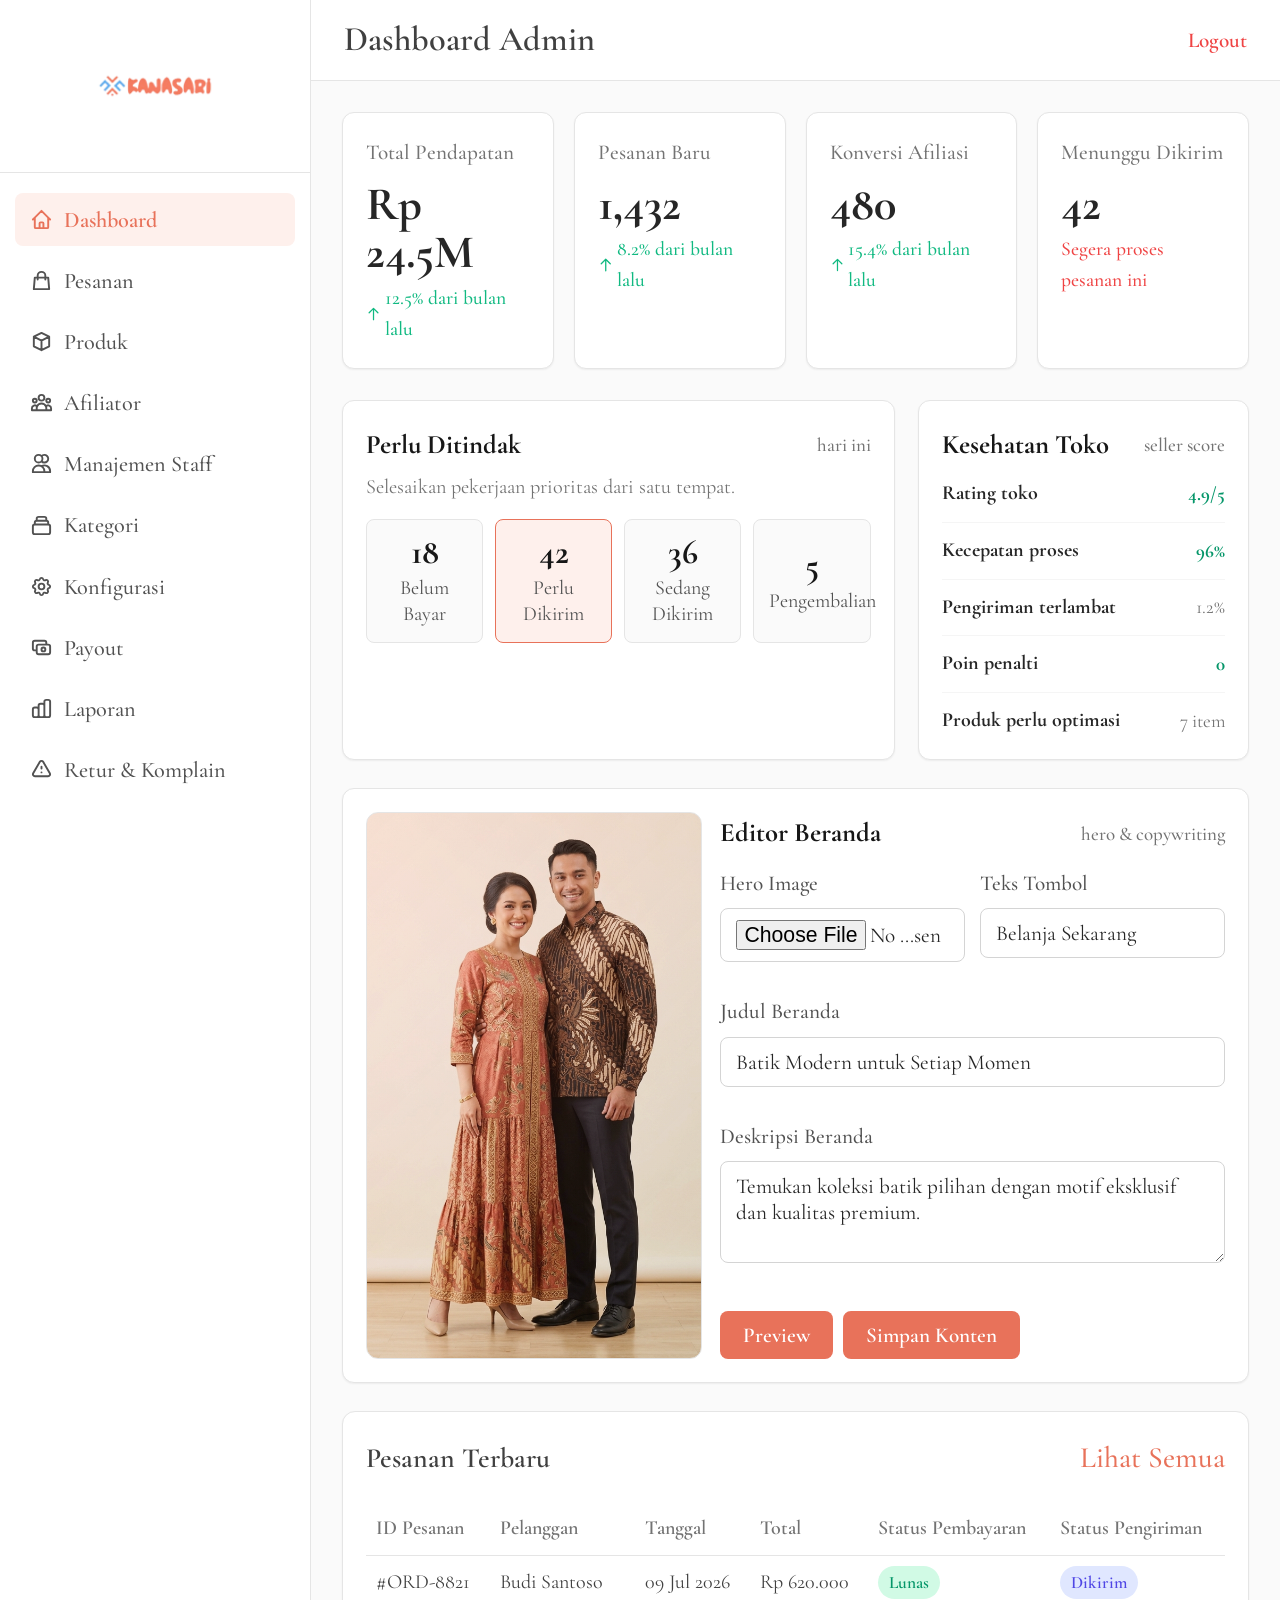
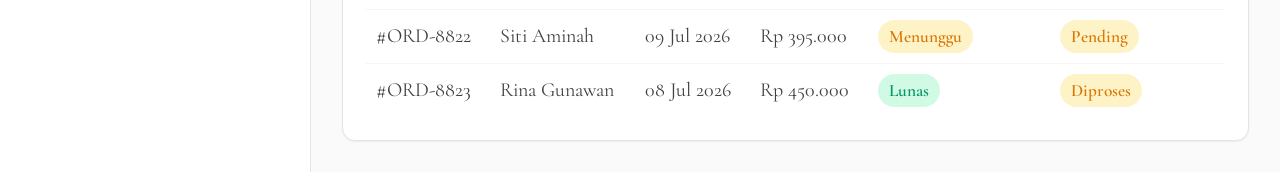
==== commit 8d0f8dbf: "Implement client dashboard revisions" ====
--- a/admin/index.html
+++ b/admin/index.html
@@ -1301,7 +1301,282 @@
       @media (min-width: 769px) and (max-width: 1180px) {
         .dashboard-body { padding: 28px; }
         table { min-width: 911px; }
-      }      </style>
+      }            /* Client revision: simplified seller workspace */
+      .seller-panel-copy,
+      .order-page-head p,
+      .report-page-head p,
+      .table-subtitle {
+        color: var(--neutral-500);
+        font-size: 1rem;
+        line-height: 1.5;
+        margin: -6px 0 16px;
+      }
+      .seller-queue-grid-compact { grid-template-columns: repeat(4, minmax(0, 1fr)); }
+      .seller-queue-card.priority {
+        border-color: var(--primary);
+        background: var(--primary-pale);
+      }
+
+      .order-workspace { display: grid; gap: 18px; }
+      .order-page-head,
+      .report-page-head {
+        display: flex;
+        align-items: flex-start;
+        justify-content: space-between;
+        gap: 20px;
+      }
+      .order-page-head p,
+      .report-page-head p { margin: 6px 0 0; }
+      .order-head-actions { display: flex; gap: 10px; flex-wrap: wrap; justify-content: flex-end; }
+      .order-toolbar {
+        display: flex;
+        justify-content: space-between;
+        align-items: center;
+        gap: 12px;
+      }
+      .order-search {
+        width: min(100%, 430px);
+        display: flex;
+        align-items: center;
+        gap: 10px;
+        border: 1px solid var(--neutral-300);
+        border-radius: var(--r-md);
+        padding: 0 12px;
+        background: var(--white);
+      }
+      .order-search svg { width: 19px; height: 19px; flex: 0 0 auto; color: var(--neutral-400); }
+      .order-search input {
+        border: 0;
+        outline: 0;
+        width: 100%;
+        min-height: 42px;
+        font: inherit;
+        font-size: 1rem;
+        background: transparent;
+      }
+      .order-table-section { padding: 0; overflow: hidden; }
+      .table-scroll { overflow-x: auto; -webkit-overflow-scrolling: touch; }
+      .order-table-section table { min-width: 930px; }
+      .order-table-section th,
+      .order-table-section td { padding: 15px 18px; }
+      td small {
+        display: block;
+        margin-top: 4px;
+        color: var(--neutral-400);
+        font-size: 0.84em;
+        line-height: 1.35;
+      }
+      .action-btn.action-primary { background: var(--primary); color: var(--white); }
+      .resi-printed {
+        background: #ecfdf5;
+        color: #047857;
+        cursor: default;
+        opacity: 1;
+      }
+      .resi-printed:disabled { opacity: 1; }
+      .order-empty { padding: 36px 20px; text-align: center; color: var(--neutral-500); }
+
+      .affiliate-admin-grid {
+        display: grid;
+        grid-template-columns: minmax(0, 1.25fr) minmax(280px, .75fr);
+        gap: 18px;
+        margin-bottom: 20px;
+      }
+      .affiliate-settings-card { padding: 22px; }
+      .affiliate-setting-row {
+        display: flex;
+        align-items: center;
+        justify-content: space-between;
+        gap: 18px;
+        padding: 13px 0;
+        border-bottom: 1px solid var(--neutral-100);
+      }
+      .affiliate-setting-row strong,
+      .affiliate-setting-row span { display: block; }
+      .affiliate-setting-row > div:first-child span {
+        color: var(--neutral-500);
+        font-size: .92rem;
+        margin-top: 3px;
+      }
+      .percent-input {
+        display: flex;
+        align-items: center;
+        width: 92px;
+        border: 1px solid var(--neutral-300);
+        border-radius: var(--r-md);
+        background: var(--white);
+        overflow: hidden;
+        flex: 0 0 auto;
+      }
+      .percent-input input {
+        width: 100%;
+        min-width: 0;
+        border: 0;
+        outline: 0;
+        padding: 9px 8px 9px 11px;
+        font: inherit;
+        background: transparent;
+      }
+      .percent-input > span { padding-right: 10px; color: var(--neutral-500); }
+      .table-percent { width: 78px; }
+      .affiliate-summary-card {
+        background: var(--white);
+        border: 1px solid var(--neutral-200);
+        border-radius: var(--r-lg);
+        padding: 22px;
+        box-shadow: var(--shadow-sm);
+      }
+      .affiliate-summary-list { display: grid; gap: 2px; }
+      .affiliate-summary-list div {
+        display: flex;
+        justify-content: space-between;
+        gap: 12px;
+        padding: 11px 0;
+        border-bottom: 1px solid var(--neutral-100);
+      }
+      .affiliate-summary-list div:last-child { border-bottom: 0; }
+      .affiliate-summary-list span { color: var(--neutral-500); }
+      .table-search-input {
+        width: min(100%, 280px);
+        min-height: 42px;
+        padding: 8px 12px;
+        border: 1px solid var(--neutral-300);
+        border-radius: var(--r-md);
+        font: inherit;
+      }
+
+      .report-controls {
+        display: flex;
+        gap: 12px;
+        padding: 16px;
+        margin: 18px 0;
+        background: var(--white);
+        border: 1px solid var(--neutral-200);
+        border-radius: var(--r-lg);
+      }
+      .report-controls label { display: grid; gap: 6px; min-width: 210px; }
+      .report-controls label > span { font-size: .88rem; color: var(--neutral-500); font-weight: 600; }
+      .report-tabs { margin: 0 0 18px; }
+      .report-export {
+        background: var(--white);
+        color: var(--primary);
+        border: 1px solid var(--primary);
+        border-radius: var(--r-md);
+        padding: 10px 16px;
+        font: inherit;
+        font-weight: 600;
+        cursor: pointer;
+      }
+      .report-kpi-grid {
+        display: grid;
+        grid-template-columns: repeat(4, minmax(0, 1fr));
+        gap: 14px;
+        margin-bottom: 16px;
+      }
+      .report-kpi,
+      .report-card {
+        background: var(--white);
+        border: 1px solid var(--neutral-200);
+        border-radius: var(--r-lg);
+        box-shadow: var(--shadow-sm);
+      }
+      .report-kpi { padding: 18px; }
+      .report-kpi > span,
+      .report-kpi small { display: block; color: var(--neutral-500); }
+      .report-kpi strong { display: block; font-size: 1.6rem; margin: 6px 0; }
+      .report-kpi small { font-size: .88rem; }
+      .positive { color: #059669 !important; }
+      .report-visual-grid {
+        display: grid;
+        grid-template-columns: repeat(2, minmax(0, 1fr));
+        gap: 16px;
+        margin-bottom: 16px;
+      }
+      .report-card { padding: 20px; min-width: 0; }
+      .report-card-wide { grid-column: 1 / -1; }
+      .report-card-head {
+        display: flex;
+        align-items: flex-start;
+        justify-content: space-between;
+        gap: 12px;
+        margin-bottom: 18px;
+      }
+      .report-card-head strong,
+      .report-card-head span { display: block; }
+      .report-card-head strong { font-size: 1.16rem; }
+      .report-card-head div span { color: var(--neutral-500); font-size: .88rem; margin-top: 3px; }
+      .donut-report-wrap { display: grid; grid-template-columns: 180px 1fr; align-items: center; gap: 24px; }
+      .donut-report {
+        width: 180px;
+        aspect-ratio: 1;
+        border-radius: 50%;
+        background: conic-gradient(#e8725a 0 76%, #252525 76% 94%, #f0b9ac 94% 100%);
+        display: grid;
+        place-items: center;
+        position: relative;
+      }
+      .donut-report::after {
+        content: "";
+        position: absolute;
+        width: 60%;
+        aspect-ratio: 1;
+        border-radius: 50%;
+        background: var(--white);
+      }
+      .donut-report > div { position: relative; z-index: 1; text-align: center; }
+      .donut-report strong,
+      .donut-report span { display: block; }
+      .donut-report span { color: var(--neutral-500); font-size: .82rem; }
+      .report-legend { display: grid; gap: 12px; }
+      .report-legend div { display: grid; grid-template-columns: 10px 1fr auto; align-items: center; gap: 8px; }
+      .report-legend i { width: 10px; height: 10px; border-radius: 50%; }
+      .horizontal-chart { display: grid; gap: 17px; padding-top: 8px; }
+      .horizontal-chart > div { display: grid; grid-template-columns: 70px minmax(80px, 1fr) 58px; align-items: center; gap: 10px; }
+      .horizontal-chart i { height: 10px; border-radius: 4px; background: var(--neutral-100); overflow: hidden; }
+      .horizontal-chart b { display: block; height: 100%; background: var(--primary); border-radius: inherit; }
+      .horizontal-chart span,
+      .horizontal-chart strong { font-size: .9rem; }
+      .line-chart { position: relative; height: 230px; padding: 8px 4px 28px; }
+      .line-chart svg { position: absolute; inset: 8px 4px 28px; width: calc(100% - 8px); height: calc(100% - 36px); }
+      .line-grid { position: absolute; inset: 8px 4px 28px; display: grid; grid-template-rows: repeat(4, 1fr); }
+      .line-grid i { border-top: 1px dashed var(--neutral-200); }
+      .line-labels { position: absolute; left: 4px; right: 4px; bottom: 0; display: flex; justify-content: space-between; color: var(--neutral-500); font-size: .82rem; }
+      .report-table { margin-top: 16px; }
+
+      @media (max-width: 1050px) {
+        .seller-queue-grid-compact,
+        .report-kpi-grid { grid-template-columns: repeat(2, minmax(0, 1fr)); }
+        .affiliate-admin-grid { grid-template-columns: 1fr; }
+      }
+      @media (max-width: 768px) {
+        .order-page-head,
+        .report-page-head,
+        .order-toolbar,
+        .table-header { align-items: stretch; flex-direction: column; }
+        .order-head-actions { justify-content: flex-start; }
+        .order-search,
+        .table-search-input { width: 100%; }
+        .order-status-tabs { flex-wrap: nowrap; overflow-x: auto; padding-bottom: 4px; }
+        .order-status-chip { flex: 0 0 auto; }
+        .report-controls { display: grid; grid-template-columns: 1fr 1fr; }
+        .report-controls label { min-width: 0; }
+        .report-kpi-grid { grid-template-columns: repeat(2, minmax(0, 1fr)); gap: 9px; }
+        .report-kpi { padding: 13px; }
+        .report-kpi strong { font-size: 1.2rem; }
+        .report-visual-grid { grid-template-columns: 1fr; }
+        .report-card-wide { grid-column: auto; }
+        .donut-report-wrap { grid-template-columns: 138px 1fr; gap: 14px; }
+        .donut-report { width: 138px; }
+        .seller-queue-grid-compact { grid-template-columns: repeat(2, minmax(0, 1fr)); }
+      }
+      @media (max-width: 420px) {
+        .report-controls { grid-template-columns: 1fr; }
+        .report-kpi-grid { grid-template-columns: 1fr 1fr; }
+        .donut-report-wrap { grid-template-columns: 1fr; justify-items: center; }
+        .report-legend { width: 100%; }
+        .affiliate-setting-row { align-items: flex-start; }
+      }
+</style>
   </head>
   <body>
     <!-- Sidebar -->
@@ -1599,102 +1874,27 @@
           </div>
 
           <div class="seller-center-grid">
-            <section
-              class="seller-panel"
-              aria-label="Operasional seller center"
-            >
+            <section class="seller-panel" aria-label="Tindakan utama seller">
               <div class="seller-panel-title">
-                Pusat Operasional Seller <span>hari ini</span>
+                Perlu Ditindak <span>hari ini</span>
               </div>
-              <div class="seller-queue-grid">
-                <button
-                  class="seller-queue-card"
-                  onclick="switchTab('pesanan')"
-                >
+              <p class="seller-panel-copy">Selesaikan pekerjaan prioritas dari satu tempat.</p>
+              <div class="seller-queue-grid seller-queue-grid-compact">
+                <button class="seller-queue-card" onclick="openOrderStatus('Belum Bayar')">
                   <div class="seller-queue-value">18</div>
                   <div class="seller-queue-label">Belum Bayar</div>
                 </button>
-                <button
-                  class="seller-queue-card"
-                  onclick="switchTab('pesanan')"
-                >
+                <button class="seller-queue-card priority" onclick="openOrderStatus('Perlu Dikirim')">
                   <div class="seller-queue-value">42</div>
                   <div class="seller-queue-label">Perlu Dikirim</div>
                 </button>
-                <button
-                  class="seller-queue-card"
-                  onclick="switchTab('pesanan')"
-                >
+                <button class="seller-queue-card" onclick="openOrderStatus('Dikirim')">
                   <div class="seller-queue-value">36</div>
                   <div class="seller-queue-label">Sedang Dikirim</div>
                 </button>
-                <button
-                  class="seller-queue-card"
-                  onclick="switchTab('komplain')"
-                >
+                <button class="seller-queue-card" onclick="switchTab('komplain')">
                   <div class="seller-queue-value">5</div>
-                  <div class="seller-queue-label">Retur/Komplain</div>
-                </button>
-                <button class="seller-queue-card" onclick="switchTab('produk')">
-                  <div class="seller-queue-value">9</div>
-                  <div class="seller-queue-label">Stok Menipis</div>
-                </button>
-                <button class="seller-queue-card" onclick="switchTab('payout')">
-                  <div class="seller-queue-value">12</div>
-                  <div class="seller-queue-label">Payout Siap</div>
-                </button>
-              </div>
-              <div class="seller-tool-grid" aria-label="Shortcut fitur seller">
-                <button class="seller-tool-btn" onclick="switchTab('produk')">
-                  Produk Saya
-                </button>
-                <button
-                  class="seller-tool-btn"
-                  onclick="
-                    showDemoModal(
-                      'Promosi Toko',
-                      'Voucher toko, paket diskon, flash sale, dan campaign akan aktif saat backend tersedia.',
-                    )
-                  "
-                >
-                  Promosi
-                </button>
-                <button
-                  class="seller-tool-btn"
-                  onclick="
-                    showDemoModal(
-                      'Ulasan Produk',
-                      'Admin dapat memantau rating, ulasan produk, dan feedback pembeli setelah backend tersedia.',
-                    )
-                  "
-                >
-                  Ulasan Produk
-                </button>
-                <button class="seller-tool-btn" onclick="switchTab('laporan')">
-                  Analitik
-                </button>
-                <button class="seller-tool-btn" onclick="switchTab('kategori')">
-                  Kategori
-                </button>
-                <button class="seller-tool-btn" onclick="switchTab('komplain')">
-                  Retur
-                </button>
-                <button
-                  class="seller-tool-btn"
-                  onclick="switchTab('konfigurasi')"
-                >
-                  Toko
-                </button>
-                <button
-                  class="seller-tool-btn"
-                  onclick="
-                    showDemoModal(
-                      'Logistik',
-                      'Pickup, cetak resi massal, dan sinkron status kurir terhubung dengan agregator logistik pada Tahap 2.',
-                    )
-                  "
-                >
-                  Logistik
+                  <div class="seller-queue-label">Pengembalian</div>
                 </button>
               </div>
             </section>
@@ -1846,177 +2046,108 @@
 
         <!-- SECTION: PESANAN -->
         <div id="section-pesanan" class="page-section">
-          <div class="table-section">
-            <div class="table-header">
-              <div class="table-title">Daftar Semua Pesanan</div>
-              <input
-                type="text"
-                placeholder="Cari ID Pesanan..."
-                style="
-                  padding: 10px 14px;
-                  border: 1px solid var(--neutral-300);
-                  border-radius: var(--r-md);
-                  font-family: var(--font);
-                "
-              />
+          <div class="order-workspace">
+            <div class="order-page-head">
+              <div>
+                <div class="table-title">Pesanan Saya</div>
+                <p>Proses pesanan berdasarkan tahap, lalu cetak satu resi untuk setiap pengiriman.</p>
+              </div>
+              <div class="order-head-actions">
+                <button class="action-btn" onclick="showDemoModal('Atur Pickup', 'Pickup massal akan tersambung ke agregator logistik pada Tahap 2.')">Atur Pickup</button>
+                <button class="action-btn resi-btn" onclick="showDemoModal('Cetak Massal', 'Pilih pesanan siap kirim yang belum memiliki resi tercetak.')">Cetak Massal</button>
+              </div>
             </div>
-            <div
-              class="order-status-tabs"
-              role="group"
-              aria-label="Filter status pesanan"
-            >
-              <button
-                class="order-status-chip active"
-                onclick="setOrderStatusTab(this, 'Semua')"
-              >
-                Semua <span>128</span>
-              </button>
-              <button
-                class="order-status-chip"
-                onclick="setOrderStatusTab(this, 'Belum Bayar')"
-              >
-                Belum Bayar <span>18</span>
-              </button>
-              <button
-                class="order-status-chip"
-                onclick="setOrderStatusTab(this, 'Perlu Dikirim')"
-              >
-                Perlu Dikirim <span>42</span>
-              </button>
-              <button
-                class="order-status-chip"
-                onclick="setOrderStatusTab(this, 'Dikirim')"
-              >
-                Dikirim <span>36</span>
-              </button>
-              <button
-                class="order-status-chip"
-                onclick="setOrderStatusTab(this, 'Selesai')"
-              >
-                Selesai <span>27</span>
-              </button>
-              <button
-                class="order-status-chip"
-                onclick="setOrderStatusTab(this, 'Pengembalian/Pembatalan')"
-              >
-                Pengembalian/Pembatalan <span>5</span>
-              </button>
+
+            <div class="order-status-tabs" role="group" aria-label="Filter status pesanan">
+              <button class="order-status-chip active" data-order-filter="Semua" onclick="setOrderStatusTab(this, 'Semua')">Semua <span>6</span></button>
+              <button class="order-status-chip" data-order-filter="Belum Bayar" onclick="setOrderStatusTab(this, 'Belum Bayar')">Belum Bayar <span>1</span></button>
+              <button class="order-status-chip" data-order-filter="Perlu Dikirim" onclick="setOrderStatusTab(this, 'Perlu Dikirim')">Perlu Dikirim <span>2</span></button>
+              <button class="order-status-chip" data-order-filter="Dikirim" onclick="setOrderStatusTab(this, 'Dikirim')">Dikirim <span>1</span></button>
+              <button class="order-status-chip" data-order-filter="Selesai" onclick="setOrderStatusTab(this, 'Selesai')">Selesai <span>1</span></button>
+              <button class="order-status-chip" data-order-filter="Pengembalian/Pembatalan" onclick="setOrderStatusTab(this, 'Pengembalian/Pembatalan')">Pengembalian <span>1</span></button>
             </div>
-            <table>
-              <thead>
-                <tr>
-                  <th>ID Pesanan</th>
-                  <th>Pelanggan</th>
-                  <th>Tanggal</th>
-                  <th>Total</th>
-                  <th>Status Pembayaran</th>
-                  <th>Status Pengiriman</th>
-                  <th>Aksi</th>
-                </tr>
-              </thead>
-              <tbody>
-                <tr>
-                  <td>#ORD-8821</td>
-                  <td>Budi Santoso</td>
-                  <td>09 Jul 2026</td>
-                  <td>Rp 620.000</td>
-                  <td><span class="status status-paid">Lunas</span></td>
-                  <td><span class="status status-shipped">Dikirim</span></td>
-                  <td>
-                    <div class="action-stack">
-                      <button
-                        class="action-btn"
-                        onclick="
-                          showDemoModal(
-                            'Detail Transaksi',
-                            'Data lengkap transaksi akan diambil dari Database di Tahap 2.',
-                          )
-                        "
-                      >
-                        Detail</button
-                      ><button
-                        class="action-btn resi-btn"
-                        onclick="printResiMock('#ORD-8821')"
-                      >
-                        Print Resi
-                      </button>
-                    </div>
-                  </td>
-                </tr>
-                <tr>
-                  <td>#ORD-8822</td>
-                  <td>Siti Aminah</td>
-                  <td>09 Jul 2026</td>
-                  <td>Rp 395.000</td>
-                  <td><span class="status status-pending">Menunggu</span></td>
-                  <td><span class="status status-pending">Pending</span></td>
-                  <td>
-                    <div class="action-stack">
-                      <button
-                        class="action-btn"
-                        onclick="showOrderProcess('#ORD-8822', 'belum-bayar')"
-                      >
-                        Ingatkan Bayar
-                      </button>
-                    </div>
-                  </td>
-                </tr>
-                <tr>
-                  <td>#ORD-8823</td>
-                  <td>Rina Gunawan (Afiliasi)</td>
-                  <td>08 Jul 2026</td>
-                  <td>Rp 450.000</td>
-                  <td><span class="status status-paid">Lunas</span></td>
-                  <td><span class="status status-pending">Diproses</span></td>
-                  <td>
-                    <div class="action-stack">
-                      <button
-                        class="action-btn"
-                        onclick="showOrderProcess('#ORD-8823', 'siap-kirim')"
-                      >
-                        Atur Pengiriman</button
-                      ><button
-                        class="action-btn resi-btn"
-                        onclick="printResiMock('#ORD-8823')"
-                      >
-                        Print Resi
-                      </button>
-                    </div>
-                  </td>
-                </tr>
-                <tr>
-                  <td>#ORD-8824</td>
-                  <td>Ahmad Fauzi</td>
-                  <td>07 Jul 2026</td>
-                  <td>Rp 1.250.000</td>
-                  <td><span class="status status-paid">Lunas</span></td>
-                  <td><span class="status status-shipped">Dikirim</span></td>
-                  <td>
-                    <div class="action-stack">
-                      <button
-                        class="action-btn"
-                        onclick="
-                          showDemoModal(
-                            'Detail Transaksi',
-                            'Data lengkap transaksi akan diambil dari Database di Tahap 2.',
-                          )
-                        "
-                      >
-                        Detail</button
-                      ><button
-                        class="action-btn resi-btn"
-                        onclick="printResiMock('#ORD-8824')"
-                      >
-                        Print Resi
-                      </button>
-                    </div>
-                  </td>
-                </tr>
-              </tbody>
-            </table>
+
+            <div class="order-toolbar">
+              <div class="order-search">
+                <svg viewBox="0 0 24 24" fill="none" stroke="currentColor" aria-hidden="true"><circle cx="11" cy="11" r="7"></circle><path d="m20 20-3.5-3.5"></path></svg>
+                <input id="orderSearchInput" type="search" placeholder="Cari ID pesanan atau pelanggan" oninput="filterOrderRows()" />
+              </div>
+              <select class="filter-select" aria-label="Urutkan pesanan">
+                <option>Terbaru</option>
+                <option>Terlama</option>
+                <option>Nilai tertinggi</option>
+              </select>
+            </div>
+
+            <div class="table-section order-table-section">
+              <div class="table-scroll">
+                <table id="ordersTable">
+                  <thead>
+                    <tr>
+                      <th>Pesanan</th>
+                      <th>Pelanggan</th>
+                      <th>Total</th>
+                      <th>Pembayaran</th>
+                      <th>Pengiriman</th>
+                      <th>Aksi</th>
+                    </tr>
+                  </thead>
+                  <tbody>
+                    <tr data-order-status="Dikirim">
+                      <td><strong>#ORD-8821</strong><small>09 Jul 2026, 10:32</small></td>
+                      <td>Budi Santoso<small>JNE Reguler</small></td>
+                      <td>Rp 620.000</td>
+                      <td><span class="status status-paid">Lunas</span></td>
+                      <td><span class="status status-shipped" data-shipping-status>Dikirim</span></td>
+                      <td><div class="action-stack"><button class="action-btn" onclick="showOrderDetail('#ORD-8821')">Detail</button><button class="action-btn resi-printed" disabled>&#10003; Resi Tercetak</button></div></td>
+                    </tr>
+                    <tr data-order-status="Belum Bayar">
+                      <td><strong>#ORD-8822</strong><small>09 Jul 2026, 09:18</small></td>
+                      <td>Siti Aminah<small>Menunggu pilihan kurir</small></td>
+                      <td>Rp 395.000</td>
+                      <td><span class="status status-pending">Menunggu</span></td>
+                      <td><span class="status status-pending" data-shipping-status>Belum Diproses</span></td>
+                      <td><div class="action-stack"><button class="action-btn" onclick="showOrderDetail('#ORD-8822')">Detail</button><button class="action-btn" onclick="showOrderProcess('#ORD-8822', 'belum-bayar')">Ingatkan Bayar</button></div></td>
+                    </tr>
+                    <tr data-order-status="Perlu Dikirim">
+                      <td><strong>#ORD-8823</strong><small>08 Jul 2026, 16:45</small></td>
+                      <td>Rina Gunawan<small>SiCepat REG</small></td>
+                      <td>Rp 450.000</td>
+                      <td><span class="status status-paid">Lunas</span></td>
+                      <td><span class="status status-pending" data-shipping-status>Perlu Diproses</span></td>
+                      <td><div class="action-stack"><button class="action-btn" onclick="showOrderDetail('#ORD-8823')">Detail</button><button class="action-btn action-primary" onclick="processOrder(this, '#ORD-8823')">Proses Pesanan</button></div></td>
+                    </tr>
+                    <tr data-order-status="Perlu Dikirim">
+                      <td><strong>#ORD-8824</strong><small>08 Jul 2026, 14:02</small></td>
+                      <td>Ahmad Fauzi<small>J&amp;T Regular</small></td>
+                      <td>Rp 1.250.000</td>
+                      <td><span class="status status-paid">Lunas</span></td>
+                      <td><span class="status status-diproses" data-shipping-status>Siap Dikirim</span></td>
+                      <td><div class="action-stack"><button class="action-btn" onclick="showOrderDetail('#ORD-8824')">Detail</button><button class="action-btn resi-btn" onclick="printResiMock('#ORD-8824', this)">Cetak Resi</button></div></td>
+                    </tr>
+                    <tr data-order-status="Selesai">
+                      <td><strong>#ORD-8819</strong><small>06 Jul 2026, 11:24</small></td>
+                      <td>Nadia Putri<small>Pesanan diterima</small></td>
+                      <td>Rp 785.000</td>
+                      <td><span class="status status-paid">Lunas</span></td>
+                      <td><span class="status status-selesai" data-shipping-status>Selesai</span></td>
+                      <td><div class="action-stack"><button class="action-btn" onclick="showOrderDetail('#ORD-8819')">Detail</button><button class="action-btn resi-printed" disabled>&#10003; Resi Tercetak</button></div></td>
+                    </tr>
+                    <tr data-order-status="Pengembalian/Pembatalan">
+                      <td><strong>#ORD-8817</strong><small>05 Jul 2026, 13:10</small></td>
+                      <td>Dewi Lestari<small>Retur diajukan</small></td>
+                      <td>Rp 275.000</td>
+                      <td><span class="status status-review">Refund Ditinjau</span></td>
+                      <td><span class="status status-open" data-shipping-status>Pengembalian</span></td>
+                      <td><div class="action-stack"><button class="action-btn" onclick="switchTab('komplain')">Proses Pengembalian</button></div></td>
+                    </tr>
+                  </tbody>
+                </table>
+              </div>
+              <div id="orderEmptyState" class="order-empty" hidden>Tidak ada pesanan yang sesuai dengan filter.</div>
+            </div>
           </div>
         </div>
-
         <!-- SECTION: PRODUK -->
         <div id="section-produk" class="page-section">
           <div class="table-section">
@@ -2145,112 +2276,91 @@
 
         <!-- SECTION: AFILIATOR -->
         <div id="section-afiliator" class="page-section">
+          <div class="affiliate-admin-grid">
+            <section class="config-group affiliate-settings-card">
+              <div class="config-group-title">Pengaturan Komisi Afiliasi</div>
+              <div class="affiliate-setting-row">
+                <div>
+                  <strong>Komisi default</strong>
+                  <span>Berlaku untuk afiliator tanpa pengaturan khusus.</span>
+                </div>
+                <div class="percent-input"><input type="number" value="10" min="0" max="100" aria-label="Komisi default" /><span>%</span></div>
+              </div>
+              <div class="affiliate-setting-row">
+                <div>
+                  <strong>Komisi maksimal</strong>
+                  <span>Batas komisi individual yang dapat diberikan admin.</span>
+                </div>
+                <div class="percent-input"><input type="number" value="20" min="0" max="100" aria-label="Komisi maksimal" /><span>%</span></div>
+              </div>
+              <button class="config-save-btn" onclick="showDemoModal('Komisi Disimpan', 'Pengaturan komisi global akan disimpan ke database pada Tahap 2.')">Simpan Komisi</button>
+            </section>
+
+            <section class="affiliate-summary-card" aria-label="Ringkasan program afiliasi">
+              <div class="config-group-title">Ringkasan Program</div>
+              <div class="affiliate-summary-list">
+                <div><span>Afiliator aktif</span><strong>300</strong></div>
+                <div><span>Menunggu verifikasi</span><strong>8</strong></div>
+                <div><span>Konversi bulan ini</span><strong>480</strong></div>
+                <div><span>Komisi pending</span><strong>Rp 4,8 jt</strong></div>
+              </div>
+            </section>
+          </div>
+
           <div class="table-section">
             <div class="table-header">
-              <div class="table-title">Mitra Afiliasi</div>
-              <input
-                type="text"
-                placeholder="Cari afiliator..."
-                style="
-                  padding: 10px 14px;
-                  border: 1px solid var(--neutral-300);
-                  border-radius: var(--r-md);
-                  font-family: var(--font);
-                "
-              />
+              <div>
+                <div class="table-title">Mitra Afiliasi</div>
+                <p class="table-subtitle">Atur persentase komisi langsung pada setiap akun.</p>
+              </div>
+              <input class="table-search-input" type="search" placeholder="Cari afiliator..." />
             </div>
-            <table>
-              <thead>
-                <tr>
-                  <th>Nama / Email</th>
-                  <th>Total Konversi</th>
-                  <th>Total Komisi Cair</th>
-                  <th>Komisi Pending</th>
-                  <th>Status Akun</th>
-                  <th>Aksi</th>
-                </tr>
-              </thead>
-              <tbody>
-                <tr>
-                  <td>
-                    Rina Gunawan<br /><span
-                      style="font-size: 1.2688rem; color: var(--neutral-400)"
-                      >rina@gmail.com</span
-                    >
-                  </td>
-                  <td>48</td>
-                  <td>Rp 2.400.000</td>
-                  <td>Rp 850.000</td>
-                  <td><span class="status status-paid">Aktif</span></td>
-                  <td>
-                    <button
-                      class="action-btn"
-                      onclick="
-                        showDemoModal(
-                          'Detail Afiliator',
-                          'Profil, tautan, konversi, dan komisi afiliator akan ditampilkan dari database pada Tahap 2.',
-                        )
-                      "
-                    >
-                      Detail
-                    </button>
-                  </td>
-                </tr>
-                <tr>
-                  <td>
-                    Agus Setiawan<br /><span
-                      style="font-size: 1.2688rem; color: var(--neutral-400)"
-                      >agus99@gmail.com</span
-                    >
-                  </td>
-                  <td>12</td>
-                  <td>Rp 450.000</td>
-                  <td>Rp 0</td>
-                  <td><span class="status status-paid">Aktif</span></td>
-                  <td>
-                    <button
-                      class="action-btn"
-                      onclick="
-                        showDemoModal(
-                          'Detail Afiliator',
-                          'Profil, tautan, konversi, dan komisi afiliator akan ditampilkan dari database pada Tahap 2.',
-                        )
-                      "
-                    >
-                      Detail
-                    </button>
-                  </td>
-                </tr>
-                <tr>
-                  <td>
-                    Dewi Lestari<br /><span
-                      style="font-size: 1.2688rem; color: var(--neutral-400)"
-                      >dewilestari@yahoo.com</span
-                    >
-                  </td>
-                  <td>3</td>
-                  <td>Rp 0</td>
-                  <td>Rp 120.000</td>
-                  <td><span class="status status-pending">Review</span></td>
-                  <td>
-                    <button
-                      class="action-btn"
-                      onclick="
-                        showDemoModal(
-                          'Detail Afiliator',
-                          'Profil, tautan, konversi, dan komisi afiliator akan ditampilkan dari database pada Tahap 2.',
-                        )
-                      "
-                    >
-                      Detail
-                    </button>
-                  </td>
-                </tr>
-              </tbody>
-            </table>
+            <div class="table-scroll">
+              <table>
+                <thead>
+                  <tr>
+                    <th>Nama / Email</th>
+                    <th>Konversi</th>
+                    <th>Komisi Cair</th>
+                    <th>Pending</th>
+                    <th>Persentase</th>
+                    <th>Status</th>
+                    <th>Aksi</th>
+                  </tr>
+                </thead>
+                <tbody>
+                  <tr>
+                    <td><strong>Rina Gunawan</strong><small>rina@gmail.com</small></td>
+                    <td>48</td>
+                    <td>Rp 2.400.000</td>
+                    <td>Rp 850.000</td>
+                    <td><div class="percent-input table-percent"><input type="number" value="12" min="0" max="20" aria-label="Komisi Rina Gunawan" /><span>%</span></div></td>
+                    <td><span class="status status-paid">Aktif</span></td>
+                    <td><button class="action-btn" onclick="saveAffiliateCommission(this, 'Rina Gunawan')">Simpan</button></td>
+                  </tr>
+                  <tr>
+                    <td><strong>Agus Setiawan</strong><small>agus99@gmail.com</small></td>
+                    <td>12</td>
+                    <td>Rp 450.000</td>
+                    <td>Rp 0</td>
+                    <td><div class="percent-input table-percent"><input type="number" value="10" min="0" max="20" aria-label="Komisi Agus Setiawan" /><span>%</span></div></td>
+                    <td><span class="status status-paid">Aktif</span></td>
+                    <td><button class="action-btn" onclick="saveAffiliateCommission(this, 'Agus Setiawan')">Simpan</button></td>
+                  </tr>
+                  <tr>
+                    <td><strong>Dewi Lestari</strong><small>dewilestari@yahoo.com</small></td>
+                    <td>3</td>
+                    <td>Rp 0</td>
+                    <td>Rp 120.000</td>
+                    <td><div class="percent-input table-percent"><input type="number" value="8" min="0" max="20" aria-label="Komisi Dewi Lestari" /><span>%</span></div></td>
+                    <td><span class="status status-pending">Review</span></td>
+                    <td><button class="action-btn" onclick="saveAffiliateCommission(this, 'Dewi Lestari')">Simpan</button></td>
+                  </tr>
+                </tbody>
+              </table>
+            </div>
           </div>
         </div>
-
         <!-- SECTION: STAFF -->
         <div id="section-staff" class="page-section">
           <div class="table-section">
@@ -2613,70 +2723,6 @@
 
         <!-- SECTION: KONFIGURASI -->
         <div id="section-konfigurasi" class="page-section">
-          <!-- Pengaturan Komisi -->
-          <div class="config-group" style="margin-bottom: 24px">
-            <div class="config-group-title">Pengaturan Komisi Afiliasi</div>
-            <div class="config-grid">
-              <div>
-                <div class="config-field">
-                  <label class="config-label">Komisi Global (%)</label>
-                  <input
-                    type="number"
-                    class="config-input"
-                    value="10"
-                    min="0"
-                    max="100"
-                  />
-                  <p
-                    style="
-                      font-size: 1.25rem;
-                      color: var(--neutral-400);
-                      margin-top: 6px;
-                    "
-                  >
-                    Persentase komisi yang berlaku untuk semua produk secara
-                    default.
-                  </p>
-                </div>
-              </div>
-              <div>
-                <div class="config-field">
-                  <label class="config-label">Override Komisi Per-Produk</label>
-                  <div class="toggle-row" style="margin-top: 10px">
-                    <span style="font-size: 1.375rem; color: var(--neutral-600)"
-                      >Aktifkan pengaturan komisi individual per produk</span
-                    >
-                    <label class="toggle-wrap">
-                      <input type="checkbox" checked />
-                      <span class="toggle-slider"></span>
-                    </label>
-                  </div>
-                  <p
-                    style="
-                      font-size: 1.25rem;
-                      color: var(--neutral-400);
-                      margin-top: 10px;
-                    "
-                  >
-                    Jika aktif, komisi yang diset di tiap produk akan mengganti
-                    nilai global.
-                  </p>
-                </div>
-              </div>
-            </div>
-            <button
-              class="config-save-btn"
-              onclick="
-                showDemoModal(
-                  'Simpan Konfigurasi',
-                  'Perubahan konfigurasi akan disimpan ke database pada Tahap 2.',
-                )
-              "
-            >
-              Simpan Pengaturan Komisi
-            </button>
-          </div>
-
           <!-- Pengaturan Afiliasi -->
           <div class="config-group" style="margin-bottom: 24px">
             <div class="config-group-title">Pengaturan Program Afiliasi</div>
@@ -3046,298 +3092,113 @@
 
         <!-- SECTION: LAPORAN -->
         <div id="section-laporan" class="page-section">
-          <!-- Header -->
-          <div
-            class="reports-header"
-            style="
-              display: flex;
-              justify-content: space-between;
-              align-items: center;
-              margin-bottom: 24px;
-            "
-          >
-            <div class="inner-tabs">
-              <button
-                class="inner-tab-btn active"
-                id="laporanTab-penjualan"
-                onclick="switchLaporanTab('penjualan')"
-              >
-                Laporan Penjualan
-              </button>
-              <button
-                class="inner-tab-btn"
-                id="laporanTab-afiliasi"
-                onclick="switchLaporanTab('afiliasi')"
-              >
-                Laporan Afiliasi
-              </button>
+          <div class="report-page-head">
+            <div>
+              <div class="table-title">Laporan &amp; Analitik</div>
+              <p>Pantau omzet, pesanan, produk, dan kontribusi afiliasi.</p>
             </div>
-            <button
-              class="csv-export-btn"
-              style="
-                background: var(--white);
-                color: var(--primary);
-                border: 1.5px solid var(--primary);
-                padding: 11px 22px;
-                border-radius: var(--r-md);
-                font-weight: 600;
-                cursor: pointer;
-                font-family: var(--font);
-                font-size: 1.3125rem;
-              "
-              onclick="
-                showDemoModal(
-                  'Export CSV',
-                  'Fitur export data ke format CSV akan tersedia pada Tahap 2 setelah backend terhubung.',
-                )
-              "
-            >
-              Export CSV
-            </button>
+            <button class="csv-export-btn report-export" onclick="showDemoModal('Export CSV', 'Data laporan akan diekspor sesuai periode aktif setelah backend tersedia pada Tahap 2.')">Export CSV</button>
           </div>
 
-          <!-- Inner Tab: Penjualan -->
+          <div class="report-controls">
+            <label>
+              <span>Cabang</span>
+              <select class="filter-select"><option>Semua Penjualan</option><option>Website Utama</option></select>
+            </label>
+            <label>
+              <span>Periode</span>
+              <input class="filter-select" type="month" value="2026-07" />
+            </label>
+          </div>
+
+          <div class="inner-tabs report-tabs">
+            <button class="inner-tab-btn active" id="laporanTab-penjualan" onclick="switchLaporanTab('penjualan')">Penjualan</button>
+            <button class="inner-tab-btn" id="laporanTab-afiliasi" onclick="switchLaporanTab('afiliasi')">Afiliasi</button>
+          </div>
+
           <div id="laporan-penjualan" class="inner-tab-content active">
-            <div class="table-section" style="margin-bottom: 24px">
-              <div class="table-title" style="margin-bottom: 20px">
-                Pendapatan 7 Hari Terakhir
-              </div>
-              <div class="chart-wrap">
-                <div class="chart-bar-col">
-                  <div class="chart-val">2.1M</div>
-                  <div class="chart-bar" style="height: 60%"></div>
-                  <div class="chart-label">Rab</div>
+            <div class="report-kpi-grid">
+              <article class="report-kpi"><span>Omzet bulan ini</span><strong>Rp 24,58 jt</strong><small class="positive">+12,5% dari Juni</small></article>
+              <article class="report-kpi"><span>Pesanan</span><strong>412</strong><small>384 pesanan selesai</small></article>
+              <article class="report-kpi"><span>Rata-rata transaksi</span><strong>Rp 59.660</strong><small class="positive">+4,2%</small></article>
+              <article class="report-kpi"><span>Produk terjual</span><strong>680 pcs</strong><small>32 produk aktif</small></article>
+            </div>
+
+            <div class="report-visual-grid">
+              <article class="report-card">
+                <div class="report-card-head"><div><strong>Komposisi Omzet</strong><span>01-31 Juli 2026</span></div></div>
+                <div class="donut-report-wrap">
+                  <div class="donut-report" aria-label="Website 76 persen, afiliasi 18 persen, lainnya 6 persen"><div><strong>Rp 24,58 jt</strong><span>Total omzet</span></div></div>
+                  <div class="report-legend">
+                    <div><i style="background:#e8725a"></i><span>Website</span><strong>76%</strong></div>
+                    <div><i style="background:#252525"></i><span>Afiliasi</span><strong>18%</strong></div>
+                    <div><i style="background:#f0b9ac"></i><span>Lainnya</span><strong>6%</strong></div>
+                  </div>
                 </div>
-                <div class="chart-bar-col">
-                  <div class="chart-val">3.8M</div>
-                  <div class="chart-bar" style="height: 100%; opacity: 1"></div>
-                  <div class="chart-label">Kam</div>
+              </article>
+
+              <article class="report-card">
+                <div class="report-card-head"><div><strong>Omzet per Kategori</strong><span>01-31 Juli 2026</span></div></div>
+                <div class="horizontal-chart">
+                  <div><span>Dress</span><i><b style="width:92%"></b></i><strong>8,4 jt</strong></div>
+                  <div><span>Wanita</span><i><b style="width:78%"></b></i><strong>7,1 jt</strong></div>
+                  <div><span>Couple</span><i><b style="width:61%"></b></i><strong>5,6 jt</strong></div>
+                  <div><span>Pria</span><i><b style="width:38%"></b></i><strong>3,5 jt</strong></div>
                 </div>
-                <div class="chart-bar-col">
-                  <div class="chart-val">1.5M</div>
-                  <div class="chart-bar" style="height: 40%"></div>
-                  <div class="chart-label">Jum</div>
+              </article>
+
+              <article class="report-card report-card-wide">
+                <div class="report-card-head"><div><strong>Omzet 7 Hari Terakhir</strong><span>5-11 Juli 2026</span></div><span class="positive">+8,7%</span></div>
+                <div class="line-chart" aria-label="Grafik omzet tujuh hari">
+                  <div class="line-grid"><i></i><i></i><i></i><i></i></div>
+                  <svg viewBox="0 0 700 190" preserveAspectRatio="none" role="img" aria-label="Tren omzet harian">
+                    <defs><linearGradient id="salesArea" x1="0" y1="0" x2="0" y2="1"><stop offset="0%" stop-color="#e8725a" stop-opacity=".28"/><stop offset="100%" stop-color="#e8725a" stop-opacity="0"/></linearGradient></defs>
+                    <path d="M0 152 L116 118 L233 137 L350 72 L466 94 L583 42 L700 63 L700 190 L0 190 Z" fill="url(#salesArea)"></path>
+                    <polyline points="0,152 116,118 233,137 350,72 466,94 583,42 700,63" fill="none" stroke="#e8725a" stroke-width="4" vector-effect="non-scaling-stroke"></polyline>
+                  </svg>
+                  <div class="line-labels"><span>Min</span><span>Sen</span><span>Sel</span><span>Rab</span><span>Kam</span><span>Jum</span><span>Sab</span></div>
                 </div>
-                <div class="chart-bar-col">
-                  <div class="chart-val">2.9M</div>
-                  <div class="chart-bar" style="height: 76%"></div>
-                  <div class="chart-label">Sab</div>
-                </div>
-                <div class="chart-bar-col">
-                  <div class="chart-val">3.4M</div>
-                  <div class="chart-bar" style="height: 89%"></div>
-                  <div class="chart-label">Min</div>
-                </div>
-                <div class="chart-bar-col">
-                  <div class="chart-val">1.8M</div>
-                  <div class="chart-bar" style="height: 47%"></div>
-                  <div class="chart-label">Sen</div>
-                </div>
-                <div class="chart-bar-col">
-                  <div class="chart-val">2.4M</div>
-                  <div class="chart-bar" style="height: 63%"></div>
-                  <div class="chart-label">Sel</div>
-                </div>
+              </article>
+            </div>
+
+            <div class="table-section report-table">
+              <div class="table-header"><div><div class="table-title">Produk Terlaris</div><p class="table-subtitle">Berdasarkan jumlah terjual pada periode aktif.</p></div></div>
+              <div class="table-scroll">
+                <table>
+                  <thead><tr><th>Produk</th><th>Kategori</th><th>Terjual</th><th>Omzet</th><th>Kontribusi</th></tr></thead>
+                  <tbody>
+                    <tr><td><strong>Dress Batik Lestari</strong></td><td>Dress</td><td>90 pcs</td><td>Rp 5.235.000</td><td>21,3%</td></tr>
+                    <tr><td><strong>Set Couple Batik Harmoni</strong></td><td>Couple</td><td>80 pcs</td><td>Rp 5.040.000</td><td>20,5%</td></tr>
+                    <tr><td><strong>Kebaya Batik Modern</strong></td><td>Wanita</td><td>75 pcs</td><td>Rp 4.195.000</td><td>17,1%</td></tr>
+                    <tr><td><strong>Kemeja Batik Arjuna</strong></td><td>Pria</td><td>70 pcs</td><td>Rp 3.125.000</td><td>12,7%</td></tr>
+                  </tbody>
+                </table>
               </div>
             </div>
-            <div class="table-section">
-              <div class="table-title" style="margin-bottom: 20px">
-                Ringkasan Bulanan
+          </div>
+
+          <div id="laporan-afiliasi" class="inner-tab-content">
+            <div class="report-kpi-grid">
+              <article class="report-kpi"><span>Penjualan afiliasi</span><strong>Rp 4,42 jt</strong><small class="positive">18% dari omzet</small></article>
+              <article class="report-kpi"><span>Total klik</span><strong>12.480</strong><small>3,85% konversi</small></article>
+              <article class="report-kpi"><span>Pesanan afiliasi</span><strong>480</strong><small class="positive">+15,4%</small></article>
+              <article class="report-kpi"><span>Komisi</span><strong>Rp 628 rb</strong><small>Rp 148 rb pending</small></article>
+            </div>
+            <div class="table-section report-table">
+              <div class="table-header"><div><div class="table-title">Performa Afiliator</div><p class="table-subtitle">Peringkat berdasarkan nilai penjualan bulan ini.</p></div></div>
+              <div class="table-scroll">
+                <table>
+                  <thead><tr><th>Peringkat</th><th>Afiliator</th><th>Klik</th><th>Pesanan</th><th>Penjualan</th><th>Komisi</th></tr></thead>
+                  <tbody>
+                    <tr><td><strong>#1</strong></td><td>Rina Gunawan</td><td>1.240</td><td>48</td><td>Rp 3.250.000</td><td>Rp 390.000</td></tr>
+                    <tr><td><strong>#2</strong></td><td>Hendra Wijaya</td><td>980</td><td>35</td><td>Rp 2.410.000</td><td>Rp 241.000</td></tr>
+                    <tr><td><strong>#3</strong></td><td>Agus Setiawan</td><td>760</td><td>28</td><td>Rp 1.820.000</td><td>Rp 182.000</td></tr>
+                  </tbody>
+                </table>
               </div>
-              <table>
-                <thead>
-                  <tr>
-                    <th>Bulan</th>
-                    <th>Pendapatan</th>
-                    <th>Jumlah Pesanan</th>
-                    <th>Pertumbuhan</th>
-                  </tr>
-                </thead>
-                <tbody>
-                  <tr>
-                    <td>Juli 2026</td>
-                    <td style="font-weight: 600">Rp 24.580.000</td>
-                    <td>412 pesanan</td>
-                    <td>
-                      <span style="color: #10b981; font-weight: 600">
-                        12.5%</span
-                      >
-                    </td>
-                  </tr>
-                  <tr>
-                    <td>Juni 2026</td>
-                    <td style="font-weight: 600">Rp 21.840.000</td>
-                    <td>378 pesanan</td>
-                    <td>
-                      <span style="color: #10b981; font-weight: 600">
-                        8.2%</span
-                      >
-                    </td>
-                  </tr>
-                  <tr>
-                    <td>Mei 2026</td>
-                    <td style="font-weight: 600">Rp 20.180.000</td>
-                    <td>341 pesanan</td>
-                    <td>
-                      <span style="color: #ef4444; font-weight: 600">
-                        2.1%</span
-                      >
-                    </td>
-                  </tr>
-                  <tr>
-                    <td>April 2026</td>
-                    <td style="font-weight: 600">Rp 20.610.000</td>
-                    <td>349 pesanan</td>
-                    <td>
-                      <span style="color: #10b981; font-weight: 600">
-                        5.7%</span
-                      >
-                    </td>
-                  </tr>
-                </tbody>
-              </table>
-            </div>
-          </div>
-
-          <!-- Inner Tab: Afiliasi -->
-          <div id="laporan-afiliasi" class="inner-tab-content">
-            <div class="table-section">
-              <div class="table-title" style="margin-bottom: 20px">
-                Top 5 Afiliator - Bulan Ini
-              </div>
-              <table>
-                <thead>
-                  <tr>
-                    <th>#</th>
-                    <th>Nama Afiliator</th>
-                    <th>Total Klik</th>
-                    <th>Konversi</th>
-                    <th>Komisi Total</th>
-                    <th>Conv. Rate (%)</th>
-                  </tr>
-                </thead>
-                <tbody>
-                  <tr>
-                    <td>
-                      <span
-                        style="
-                          font-weight: 700;
-                          color: var(--primary);
-                          font-size: 1.375rem;
-                        "
-                      >
-                        1</span
-                      >
-                    </td>
-                    <td>
-                      <strong>Rina Gunawan</strong><br /><span
-                        style="font-size: 1.25rem; color: var(--neutral-400)"
-                        >rina@gmail.com</span
-                      >
-                    </td>
-                    <td>1.240</td>
-                    <td>48</td>
-                    <td style="font-weight: 600">Rp 3.250.000</td>
-                    <td>
-                      <span style="font-weight: 600; color: #10b981"
-                        >3.87%</span
-                      >
-                    </td>
-                  </tr>
-                  <tr>
-                    <td>
-                      <span
-                        style="
-                          font-weight: 700;
-                          color: #d97706;
-                          font-size: 1.375rem;
-                        "
-                      >
-                        2</span
-                      >
-                    </td>
-                    <td>
-                      <strong>Hendra Wijaya</strong><br /><span
-                        style="font-size: 1.25rem; color: var(--neutral-400)"
-                        >hendra.w@gmail.com</span
-                      >
-                    </td>
-                    <td>890</td>
-                    <td>31</td>
-                    <td style="font-weight: 600">Rp 2.100.000</td>
-                    <td>
-                      <span style="font-weight: 600; color: #10b981"
-                        >3.48%</span
-                      >
-                    </td>
-                  </tr>
-                  <tr>
-                    <td>
-                      <span
-                        style="
-                          font-weight: 700;
-                          color: #6b7280;
-                          font-size: 1.375rem;
-                        "
-                      >
-                        3</span
-                      >
-                    </td>
-                    <td>
-                      <strong>Agus Setiawan</strong><br /><span
-                        style="font-size: 1.25rem; color: var(--neutral-400)"
-                        >agus99@gmail.com</span
-                      >
-                    </td>
-                    <td>620</td>
-                    <td>12</td>
-                    <td style="font-weight: 600">Rp 810.000</td>
-                    <td>
-                      <span style="font-weight: 600; color: #10b981"
-                        >1.94%</span
-                      >
-                    </td>
-                  </tr>
-                  <tr>
-                    <td>4</td>
-                    <td>
-                      <strong>Farida Nur</strong><br /><span
-                        style="font-size: 1.25rem; color: var(--neutral-400)"
-                        >farida.nur@gmail.com</span
-                      >
-                    </td>
-                    <td>480</td>
-                    <td>9</td>
-                    <td style="font-weight: 600">Rp 610.000</td>
-                    <td>
-                      <span style="font-weight: 600; color: #d97706"
-                        >1.88%</span
-                      >
-                    </td>
-                  </tr>
-                  <tr>
-                    <td>5</td>
-                    <td>
-                      <strong>Dewi Lestari</strong><br /><span
-                        style="font-size: 1.25rem; color: var(--neutral-400)"
-                        >dewilestari@yahoo.com</span
-                      >
-                    </td>
-                    <td>210</td>
-                    <td>3</td>
-                    <td style="font-weight: 600">Rp 120.000</td>
-                    <td>
-                      <span style="font-weight: 600; color: #ef4444"
-                        >1.43%</span
-                      >
-                    </td>
-                  </tr>
-                </tbody>
-              </table>
             </div>
           </div>
         </div>
-
         <!-- SECTION: KOMPLAIN -->
         <div id="section-komplain" class="page-section">
           <div class="table-section">
@@ -3620,24 +3481,91 @@
           .querySelectorAll(".order-status-chip")
           .forEach((btn) => btn.classList.remove("active"));
         button.classList.add("active");
+        const table = document.getElementById("ordersTable");
+        if (table) table.dataset.activeFilter = label;
+        filterOrderRows();
+      }
+
+      function filterOrderRows() {
+        const table = document.getElementById("ordersTable");
+        if (!table) return;
+        const activeFilter = table.dataset.activeFilter || "Semua";
+        const query = (document.getElementById("orderSearchInput")?.value || "")
+          .trim()
+          .toLowerCase();
+        let visible = 0;
+        table.querySelectorAll("tbody tr").forEach((row) => {
+          const matchesStatus =
+            activeFilter === "Semua" || row.dataset.orderStatus === activeFilter;
+          const matchesQuery = !query || row.textContent.toLowerCase().includes(query);
+          const show = matchesStatus && matchesQuery;
+          row.hidden = !show;
+          if (show) visible += 1;
+        });
+        const empty = document.getElementById("orderEmptyState");
+        if (empty) empty.hidden = visible !== 0;
+      }
+
+      function openOrderStatus(label) {
+        switchTab("pesanan");
+        const chip = Array.from(
+          document.querySelectorAll(".order-status-chip"),
+        ).find((button) => button.dataset.orderFilter === label);
+        if (chip) setOrderStatusTab(chip, label);
+      }
+
+      function showOrderDetail(orderId) {
         showDemoModal(
-          "Filter Pesanan",
-          `Menampilkan kategori pesanan: ${label}. Data asli dan jumlah otomatis akan disambungkan ke database pada Tahap 2.`,
+          "Detail Pesanan " + orderId,
+          "Detail produk, alamat, pembayaran, kurir, nomor resi, dan riwayat status akan diambil dari database pada Tahap 2.",
         );
       }
 
       function showOrderProcess(orderId, status) {
         const message =
           status === "belum-bayar"
-            ? `${orderId} masih menunggu pembayaran. Sistem akan menampilkan tombol reminder dan status ini ke customer.`
-            : `${orderId} dikonfirmasi tersedia dan siap dikirim. Langkah berikutnya adalah cetak resi ukuran label standar untuk ditempel pada paket.`;
-        showDemoModal("Proses Order", message);
-      }
-
-      function printResiMock(orderId) {
+            ? orderId + " masih menunggu pembayaran. Pengingat pembayaran siap dikirim ke customer."
+            : orderId + " siap masuk ke proses pengemasan dan pengiriman.";
+        showDemoModal("Proses Pesanan", message);
+      }
+
+      function processOrder(button, orderId) {
+        const row = button.closest("tr");
+        const status = row?.querySelector("[data-shipping-status]");
+        if (status) {
+          status.textContent = "Siap Dikirim";
+          status.className = "status status-diproses";
+          status.setAttribute("data-shipping-status", "");
+        }
+        button.textContent = "Cetak Resi";
+        button.className = "action-btn resi-btn";
+        button.onclick = () => printResiMock(orderId, button);
         showDemoModal(
-          "Print Resi",
-          `${orderId} akan menghasilkan label/resi otomatis berdasarkan alamat customer dan layanan kurir. Integrasi agregator logistik masuk Tahap 2.`,
+          "Pesanan Diproses",
+          orderId + " sudah dikonfirmasi dan dikemas. Cetak resi satu kali sebelum paket diserahkan ke kurir.",
+        );
+      }
+
+      function printResiMock(orderId, button) {
+        if (button?.dataset.printed === "true") return;
+        if (button) {
+          button.dataset.printed = "true";
+          button.innerHTML = "&#10003; Resi Tercetak";
+          button.className = "action-btn resi-printed";
+          button.disabled = true;
+        }
+        showDemoModal(
+          "Resi Berhasil Dicetak",
+          orderId + " sudah memiliki resi tercetak. Tombol dikunci agar resi tidak tercetak dua kali.",
+        );
+      }
+
+      function saveAffiliateCommission(button, affiliateName) {
+        const input = button.closest("tr")?.querySelector(".table-percent input");
+        const value = input?.value || "0";
+        showDemoModal(
+          "Komisi Diperbarui",
+          "Komisi " + affiliateName + " diatur menjadi " + value + "%. Nilai ini akan disimpan permanen melalui backend pada Tahap 2.",
         );
       }
       function showDemoModal(title, message) {
--- a/assets/css/style.css
+++ b/assets/css/style.css
@@ -2257,21 +2257,25 @@
 }
 
 .subcategory-filter-tabs {
-  display: flex;
-  flex-wrap: wrap;
-  justify-content: center;
-  gap: clamp(0.45rem, 1.5vw, 0.75rem);
+  display: grid;
+  grid-template-columns: repeat(4, minmax(0, 1fr));
+  gap: 0;
   margin: 0 auto clamp(1rem, 3vw, 1.5rem);
-  max-width: 760px;
+  width: min(100%, 760px);
+  border: 1px solid var(--neutral-200);
+  border-radius: 6px;
+  overflow: hidden;
+  background: var(--white);
 }
 
 .sub-filter-tab {
-  border: 1px solid var(--neutral-200);
+  border: 0;
+  border-right: 1px solid var(--neutral-200);
   background: var(--white);
   color: var(--neutral-700);
   min-height: 2.5rem;
   padding: 0.52rem 0.88rem;
-  border-radius: 999px;
+  border-radius: 0;
   font-family: var(--font-body);
   font-size: clamp(0.84rem, 1vw, 0.95rem);
   line-height: 1.15;
@@ -2279,6 +2283,20 @@
   transition: border-color 0.2s ease, background 0.2s ease, color 0.2s ease;
 }
 
+.sub-filter-tab:last-child { border-right: 0; }
+
+.sub-filter-price {
+  display: inline-flex;
+  align-items: center;
+  justify-content: center;
+  gap: 0.35rem;
+}
+
+.price-sort-icon {
+  font-family: var(--font-body);
+  font-size: 1rem;
+  line-height: 1;
+}
 .sub-filter-tab:hover,
 .sub-filter-tab.active {
   border-color: var(--primary);
@@ -2302,18 +2320,14 @@
   }
 
   .subcategory-filter-tabs {
-    justify-content: flex-start;
-    overflow-x: auto;
-    flex-wrap: nowrap;
-    padding: 0 0.25rem 0.3rem;
-    -webkit-overflow-scrolling: touch;
+    width: 100%;
+    overflow: hidden;
   }
 
   .sub-filter-tab {
-    flex: 0 0 auto;
     min-height: 2.35rem;
-    padding: 0.46rem 0.72rem;
-    font-size: 0.9rem;
+    padding: 0.46rem 0.3rem;
+    font-size: clamp(0.76rem, 3.5vw, 0.9rem);
   }
 }
 
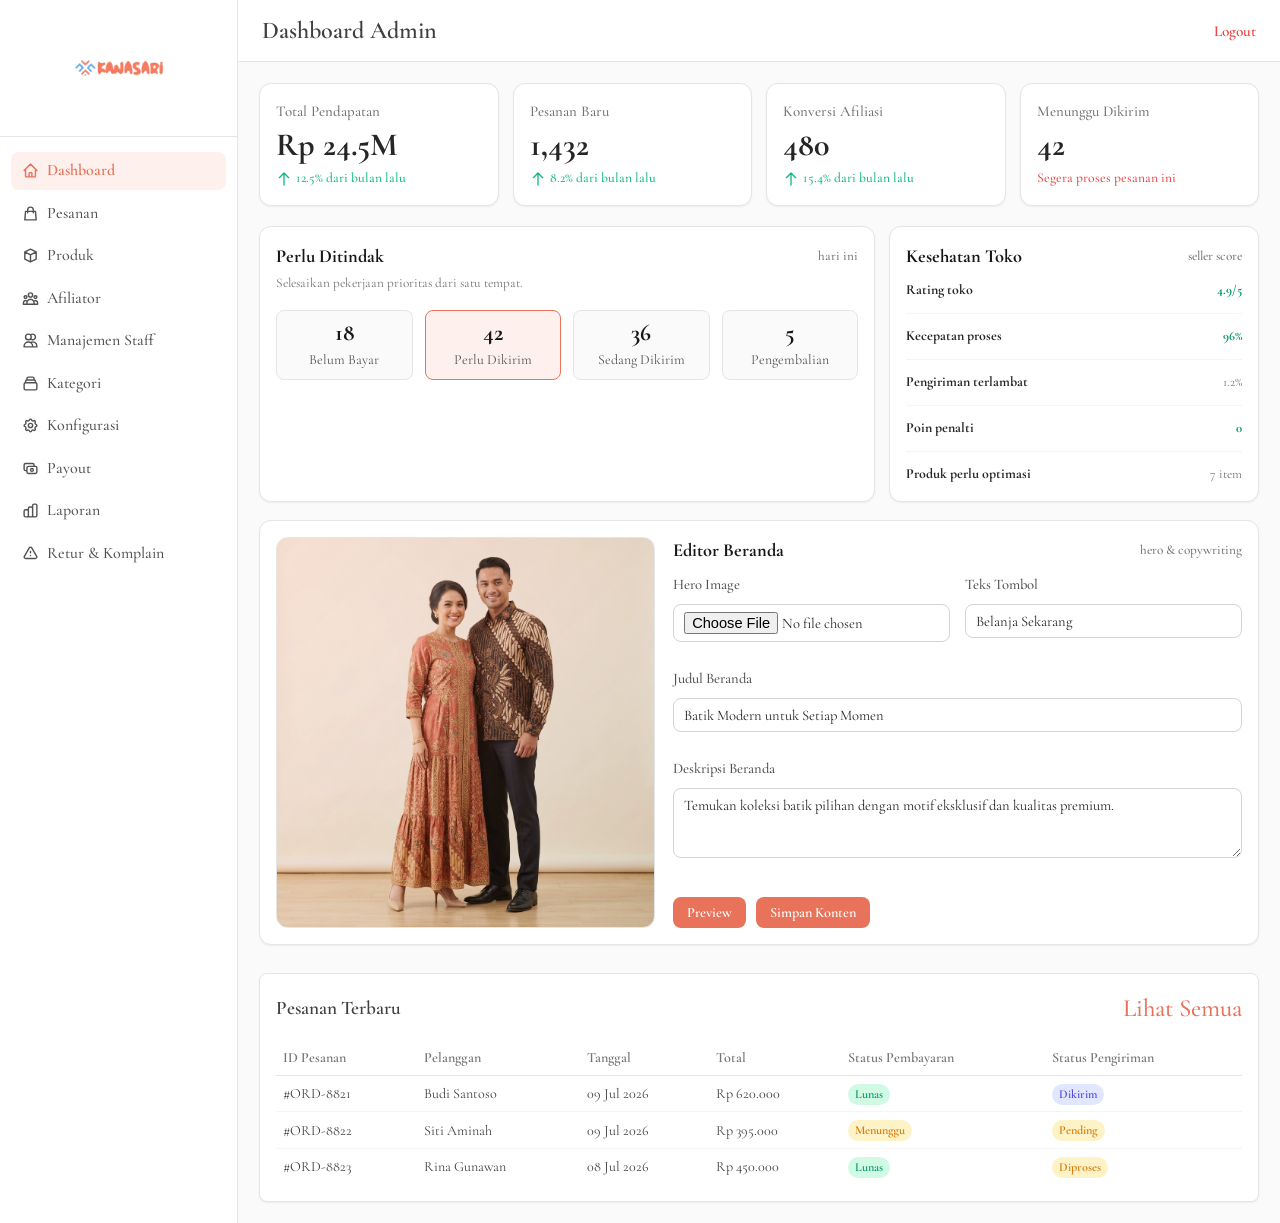
==== commit ab69deb3: "Compact admin dashboard layout" ====
--- a/admin/index.html
+++ b/admin/index.html
@@ -1123,7 +1123,7 @@
         .table-title, .table-title[style] { font-size: 1.25rem !important; }
         th, td { padding: 10px 8px; font-size: 0.9rem; line-height: 1.35; }
         .status { padding: 4px 9px; font-size: 0.78rem; }
-        .action-btn, button.action-btn, .resi-btn { padding: 6px 10px; font-size: 0.88rem !important; line-height: 1.2; }
+        .action-btn, button.action-btn, .resi-btn { padding: 6px 10px; font-size: 0.76rem !important; line-height: 1.2; }
         .config-grid { gap: 18px; margin-bottom: 18px; }
         .config-group { padding: 20px; }
         .config-group-title { font-size: 1.15rem; margin-bottom: 14px; padding-bottom: 10px; }
@@ -1231,7 +1231,7 @@
         .table-title, .table-title[style] { font-size: 1.25rem !important; }
         th, td { font-size: 0.9rem; }
         .status { font-size: 0.78rem; }
-        .action-btn, button.action-btn, .resi-btn { font-size: 0.88rem !important; }
+        .action-btn, button.action-btn, .resi-btn { font-size: 0.76rem !important; }
         .config-group-title { font-size: 1.15rem; }
         .config-label, .filter-label { font-size: 0.95rem; }
         .config-input, .filter-select { font-size: 0.95rem; }
@@ -1575,6 +1575,112 @@
         .donut-report-wrap { grid-template-columns: 1fr; justify-items: center; }
         .report-legend { width: 100%; }
         .affiliate-setting-row { align-items: flex-start; }
+      }
+
+      /* Compact order navigation and Shopee-style shipping setup */
+      .order-status-tabs { gap: 4px !important; padding: 3px; border: 1px solid var(--neutral-200); border-radius: 7px; background: var(--neutral-100); width: fit-content; max-width: 100%; }
+      .order-status-chip { min-height: 31px; gap: 4px !important; padding: 5px 8px !important; border: 0 !important; border-radius: 5px !important; background: transparent; font-size: 0.76rem !important; line-height: 1; white-space: nowrap; box-shadow: none; }
+      .order-status-chip span { min-width: 1.12rem !important; height: 1.12rem !important; padding: 0 0.25rem; font-size: 0.68rem !important; }
+      .order-status-chip.active, .order-status-chip:hover { background: var(--white); box-shadow: 0 1px 3px rgba(23, 23, 23, 0.08); }
+      .shipping-modal-card { width: min(92vw, 520px); max-height: min(88vh, 680px); overflow-y: auto; background: var(--white); padding: 24px; border-radius: 10px; box-shadow: 0 18px 50px rgba(23, 23, 23, 0.2); }
+      .shipping-modal-head { display: flex; align-items: flex-start; justify-content: space-between; gap: 16px; margin-bottom: 18px; }
+      .shipping-modal-head h3 { font-size: 1.25rem; color: var(--neutral-900); }
+      .shipping-modal-head p { margin-top: 4px; color: var(--neutral-500); font-size: 0.86rem; }
+      .shipping-modal-close { width: 32px; height: 32px; border: 0; background: var(--neutral-100); border-radius: 5px; cursor: pointer; font-size: 1rem; }
+      .shipping-methods { display: grid; grid-template-columns: 1fr 1fr; gap: 10px; }
+      .shipping-method { display: grid; grid-template-columns: auto 1fr; gap: 9px; align-items: start; padding: 12px; border: 1px solid var(--neutral-200); border-radius: 7px; cursor: pointer; }
+      .shipping-method:has(input:checked) { border-color: var(--primary); background: var(--primary-pale); }
+      .shipping-method strong, .shipping-method small { display: block; }
+      .shipping-method strong { font-size: 0.92rem; }
+      .shipping-method small { margin-top: 3px; color: var(--neutral-500); font-size: 0.78rem; line-height: 1.35; }
+      .shipping-fields { display: grid; grid-template-columns: 1fr 1fr; gap: 10px; margin-top: 16px; }
+      .shipping-fields label { display: grid; gap: 6px; color: var(--neutral-600); font-size: 0.8rem; }
+      .shipping-fields select, .shipping-fields input { width: 100%; min-height: 40px; padding: 8px 10px; border: 1px solid var(--neutral-200); border-radius: 6px; background: var(--white); font: inherit; font-size: 0.86rem; }
+      .shipping-note { margin-top: 14px; padding: 11px 12px; border-radius: 6px; background: var(--neutral-100); color: var(--neutral-600); font-size: 0.8rem; line-height: 1.45; }
+      .shipping-modal-actions { display: flex; justify-content: flex-end; gap: 8px; margin-top: 18px; }
+      @media (max-width: 768px) {
+        .order-status-tabs { width: 100%; gap: 3px !important; margin-bottom: 14px; padding: 3px 3px 5px; border-radius: 6px; }
+        .order-status-chip { min-height: 29px; padding: 4px 7px !important; font-size: 0.72rem !important; }
+        .shipping-modal-card { padding: 18px; }
+        .shipping-methods, .shipping-fields { grid-template-columns: 1fr; }
+        .shipping-modal-actions .action-btn { flex: 1; }
+      }
+
+      /* Final compact dashboard scale */
+      @media (min-width: 769px) {
+        html { font-size: 17px !important; }
+        body { font-size: 1rem; line-height: 1.5; }
+        .sidebar { width: 14rem; }
+        .sidebar-header { padding: 16px; }
+        .sidebar-logo { height: 104px; }
+        .sidebar-menu { padding: 15px 11px; gap: 5px; }
+        .menu-item { gap: 8px; padding: 9px 11px; font-size: 0.94rem; }
+        .menu-item svg { width: 17px; height: 17px; flex-basis: 17px; }
+        .topbar { height: 62px; padding: 0 24px; }
+        .topbar-title { font-size: 1.42rem; }
+        .topbar-actions span { font-size: 0.9rem !important; }
+        .dashboard-body { padding: 21px; }
+        .stats-grid, .payout-stats { gap: 14px; margin-bottom: 20px; }
+        .stat-card { padding: 16px; }
+        .stat-title { font-size: 0.88rem; margin-bottom: 6px; }
+        .stat-value, .stat-value[style] { font-size: 1.9rem !important; }
+        .stat-trend { font-size: 0.8rem; }
+        .table-section { padding: 16px; border-radius: 8px; }
+        .table-header { margin-bottom: 13px; }
+        .table-title, .table-title[style] { font-size: 1.13rem !important; }
+        th, td { padding: 8px 7px; font-size: 0.83rem; }
+        .status { padding: 3px 7px; font-size: 0.72rem; }
+        .action-btn, button.action-btn, .resi-btn { padding: 6px 9px; font-size: 0.72rem !important; }
+        .seller-center-grid { gap: 14px; margin-bottom: 18px; }
+        .seller-panel { padding: 16px; }
+        .seller-panel-title { font-size: 1.08rem; margin-bottom: 10px; }
+        .seller-panel-title span, .seller-panel-copy { font-size: 0.78rem; }
+        .seller-queue-card { padding: 10px; }
+        .seller-queue-value { font-size: 1.38rem; }
+        .seller-queue-label, .seller-tool-btn, .seller-health-row strong { font-size: 0.82rem; }
+        .seller-health-row span { font-size: 0.76rem; }
+        .config-grid { gap: 14px; margin-bottom: 15px; }
+        .config-group { padding: 17px; }
+        .config-group-title { font-size: 1.06rem; margin-bottom: 12px; padding-bottom: 8px; }
+        .config-field { margin-bottom: 11px; }
+        .config-label, .filter-label, .config-input, .filter-select { font-size: 0.86rem; }
+        .config-input, .filter-select { padding: 7px 10px; }
+        .config-save-btn, .inner-tab-btn { padding: 7px 14px; font-size: 0.84rem; }
+        .order-workspace { padding: 18px; }
+        .order-page-head, .report-page-head { margin-bottom: 16px; }
+        .order-page-head p, .report-page-head p { font-size: 0.82rem; }
+        .order-toolbar { margin-bottom: 13px; }
+        .report-kpi-grid { gap: 12px; }
+        .report-kpi, .report-card { padding: 15px; }
+      }
+      @media (max-width: 768px) {
+        html { font-size: 16px !important; }
+        .topbar { min-height: 54px; height: 54px; padding: 0 12px; }
+        .topbar-title { font-size: 1.08rem; }
+        .topbar-actions span { font-size: 0.82rem !important; }
+        .mobile-toggle { width: 34px; height: 34px; }
+        .dashboard-body { padding: 12px !important; padding-bottom: 82px !important; }
+        .stats-grid, .payout-stats { gap: 8px; margin-bottom: 14px; }
+        .stat-card { padding: 11px; }
+        .stat-title { font-size: 0.78rem; margin-bottom: 5px; }
+        .stat-value, .stat-value[style] { font-size: 1.5rem !important; }
+        .stat-trend { font-size: 0.72rem; }
+        .seller-center-grid { gap: 10px; margin-bottom: 13px; }
+        .seller-panel { padding: 12px; }
+        .seller-panel-title { font-size: 1rem; margin-bottom: 9px; }
+        .seller-panel-title span, .seller-panel-copy { font-size: 0.75rem; }
+        .seller-queue-card { padding: 9px; }
+        .seller-queue-value { font-size: 1.25rem; }
+        .seller-queue-label, .seller-tool-btn, .seller-health-row strong { font-size: 0.76rem; }
+        .table-section, .order-workspace, .config-group, .report-card { padding: 12px; }
+        .table-title, .table-title[style] { font-size: 1rem !important; }
+        th, td { padding: 8px 7px; font-size: 0.78rem; }
+        .status { padding: 3px 7px; font-size: 0.68rem; }
+        .action-btn, button.action-btn, .resi-btn { padding: 6px 9px; font-size: 0.72rem !important; }
+        .order-page-head p, .report-page-head p { font-size: 0.78rem; }
+        .order-status-chip { min-height: 29px; font-size: 0.78rem !important; }
+        .report-kpi-grid { gap: 7px; }
+        .report-kpi { padding: 10px; }
       }
 </style>
   </head>
@@ -2050,10 +2156,10 @@
             <div class="order-page-head">
               <div>
                 <div class="table-title">Pesanan Saya</div>
-                <p>Proses pesanan berdasarkan tahap, lalu cetak satu resi untuk setiap pengiriman.</p>
+                <p>Atur metode pengiriman, cetak resi, lalu serahkan paket ke kurir sesuai tahap pesanan.</p>
               </div>
               <div class="order-head-actions">
-                <button class="action-btn" onclick="showDemoModal('Atur Pickup', 'Pickup massal akan tersambung ke agregator logistik pada Tahap 2.')">Atur Pickup</button>
+                <button class="action-btn" onclick="showDemoModal('Atur Pengiriman Massal', 'Pilih pesanan lunas, lalu tentukan metode pick-up atau drop-off secara massal pada Tahap 2.')">Atur Pengiriman Massal</button>
                 <button class="action-btn resi-btn" onclick="showDemoModal('Cetak Massal', 'Pilih pesanan siap kirim yang belum memiliki resi tercetak.')">Cetak Massal</button>
               </div>
             </div>
@@ -2115,7 +2221,7 @@
                       <td>Rp 450.000</td>
                       <td><span class="status status-paid">Lunas</span></td>
                       <td><span class="status status-pending" data-shipping-status>Perlu Diproses</span></td>
-                      <td><div class="action-stack"><button class="action-btn" onclick="showOrderDetail('#ORD-8823')">Detail</button><button class="action-btn action-primary" onclick="processOrder(this, '#ORD-8823')">Proses Pesanan</button></div></td>
+                      <td><div class="action-stack"><button class="action-btn" onclick="showOrderDetail('#ORD-8823')">Detail</button><button class="action-btn action-primary" onclick="openShippingSetup(this, '#ORD-8823')">Atur Pengiriman</button></div></td>
                     </tr>
                     <tr data-order-status="Perlu Dikirim">
                       <td><strong>#ORD-8824</strong><small>08 Jul 2026, 14:02</small></td>
@@ -3529,21 +3635,76 @@
         showDemoModal("Proses Pesanan", message);
       }
 
-      function processOrder(button, orderId) {
-        const row = button.closest("tr");
+      function openShippingSetup(button, orderId) {
+        const existing = document.getElementById("demoModal");
+        if (existing) existing.remove();
+        window.activeShippingButton = button;
+        const courier = button.closest("tr")?.querySelector("td:nth-child(2) small")?.textContent || "Jasa kirim reguler";
+        document.body.insertAdjacentHTML(
+          "beforeend",
+          `
+          <div id="demoModal" style="position:fixed;inset:0;background:rgba(0,0,0,.42);backdrop-filter:blur(4px);z-index:9999;display:flex;justify-content:center;align-items:center;padding:16px;">
+            <form class="shipping-modal-card" onsubmit="confirmShippingSetup(event, '${orderId}')">
+              <div class="shipping-modal-head">
+                <div><h3>Atur Pengiriman</h3><p>${orderId} &middot; ${courier}</p></div>
+                <button type="button" class="shipping-modal-close" onclick="document.getElementById('demoModal').remove()" aria-label="Tutup">&#10005;</button>
+              </div>
+              <div class="shipping-methods" role="radiogroup" aria-label="Metode penyerahan paket">
+                <label class="shipping-method"><input type="radio" name="shippingMethod" value="Drop-off" checked onchange="updateShippingMethodFields()"><span><strong>Drop-off</strong><small>Antar paket ke counter jasa kirim pilihan.</small></span></label>
+                <label class="shipping-method"><input type="radio" name="shippingMethod" value="Pick-up" onchange="updateShippingMethodFields()"><span><strong>Pick-up</strong><small>Kurir menjemput paket dari alamat toko.</small></span></label>
+              </div>
+              <div class="shipping-fields">
+                <label>Jasa kirim<input value="${courier}" readonly></label>
+                <label><span id="shippingScheduleLabel">Batas drop-off</span><select id="shippingSchedule" required><option value="Hari ini, sebelum 18:00">Hari ini, sebelum 18:00</option><option value="Besok, sebelum 12:00">Besok, sebelum 12:00</option></select></label>
+              </div>
+              <div class="shipping-note" id="shippingMethodNote">Nomor resi dibuat setelah pengiriman dikonfirmasi. Cetak label dan tempelkan pada paket sebelum diserahkan ke counter.</div>
+              <div class="shipping-modal-actions"><button type="button" class="action-btn" onclick="document.getElementById('demoModal').remove()">Batal</button><button type="submit" class="action-btn action-primary">Konfirmasi Pengiriman</button></div>
+            </form>
+          </div>`,
+        );
+      }
+
+      function updateShippingMethodFields() {
+        const method = document.querySelector('input[name="shippingMethod"]:checked')?.value || "Drop-off";
+        const label = document.getElementById("shippingScheduleLabel");
+        const schedule = document.getElementById("shippingSchedule");
+        const note = document.getElementById("shippingMethodNote");
+        if (!label || !schedule || !note) return;
+        if (method === "Pick-up") {
+          label.textContent = "Jadwal penjemputan";
+          schedule.innerHTML = '<option value="Besok, 09:00 - 12:00">Besok, 09:00 - 12:00</option><option value="Besok, 13:00 - 16:00">Besok, 13:00 - 16:00</option>';
+          note.textContent = "Siapkan paket sebelum jadwal penjemputan. Resi dan label tersedia setelah pengiriman dikonfirmasi.";
+        } else {
+          label.textContent = "Batas drop-off";
+          schedule.innerHTML = '<option value="Hari ini, sebelum 18:00">Hari ini, sebelum 18:00</option><option value="Besok, sebelum 12:00">Besok, sebelum 12:00</option>';
+          note.textContent = "Nomor resi dibuat setelah pengiriman dikonfirmasi. Cetak label dan tempelkan pada paket sebelum diserahkan ke counter.";
+        }
+      }
+
+      function confirmShippingSetup(event, orderId) {
+        event.preventDefault();
+        const button = window.activeShippingButton;
+        const row = button?.closest("tr");
         const status = row?.querySelector("[data-shipping-status]");
+        const method = document.querySelector('input[name="shippingMethod"]:checked')?.value || "Drop-off";
+        const schedule = document.getElementById("shippingSchedule")?.value || "jadwal dipilih";
         if (status) {
-          status.textContent = "Siap Dikirim";
+          status.textContent = "Siap Diserahkan";
           status.className = "status status-diproses";
           status.setAttribute("data-shipping-status", "");
         }
-        button.textContent = "Cetak Resi";
-        button.className = "action-btn resi-btn";
-        button.onclick = () => printResiMock(orderId, button);
-        showDemoModal(
-          "Pesanan Diproses",
-          orderId + " sudah dikonfirmasi dan dikemas. Cetak resi satu kali sebelum paket diserahkan ke kurir.",
-        );
+        if (row) row.dataset.shippingMethod = method;
+        if (button) {
+          button.textContent = "Cetak Resi";
+          button.className = "action-btn resi-btn";
+          button.onclick = () => printResiMock(orderId, button);
+        }
+        document.getElementById("demoModal")?.remove();
+        showDemoModal("Pengiriman Diatur", orderId + " menggunakan " + method + " (" + schedule + "). Cetak resi, kemas paket, lalu serahkan ke kurir.");
+      }
+
+      function processOrder(button, orderId) {
+        openShippingSetup(button, orderId);
       }
 
       function printResiMock(orderId, button) {
